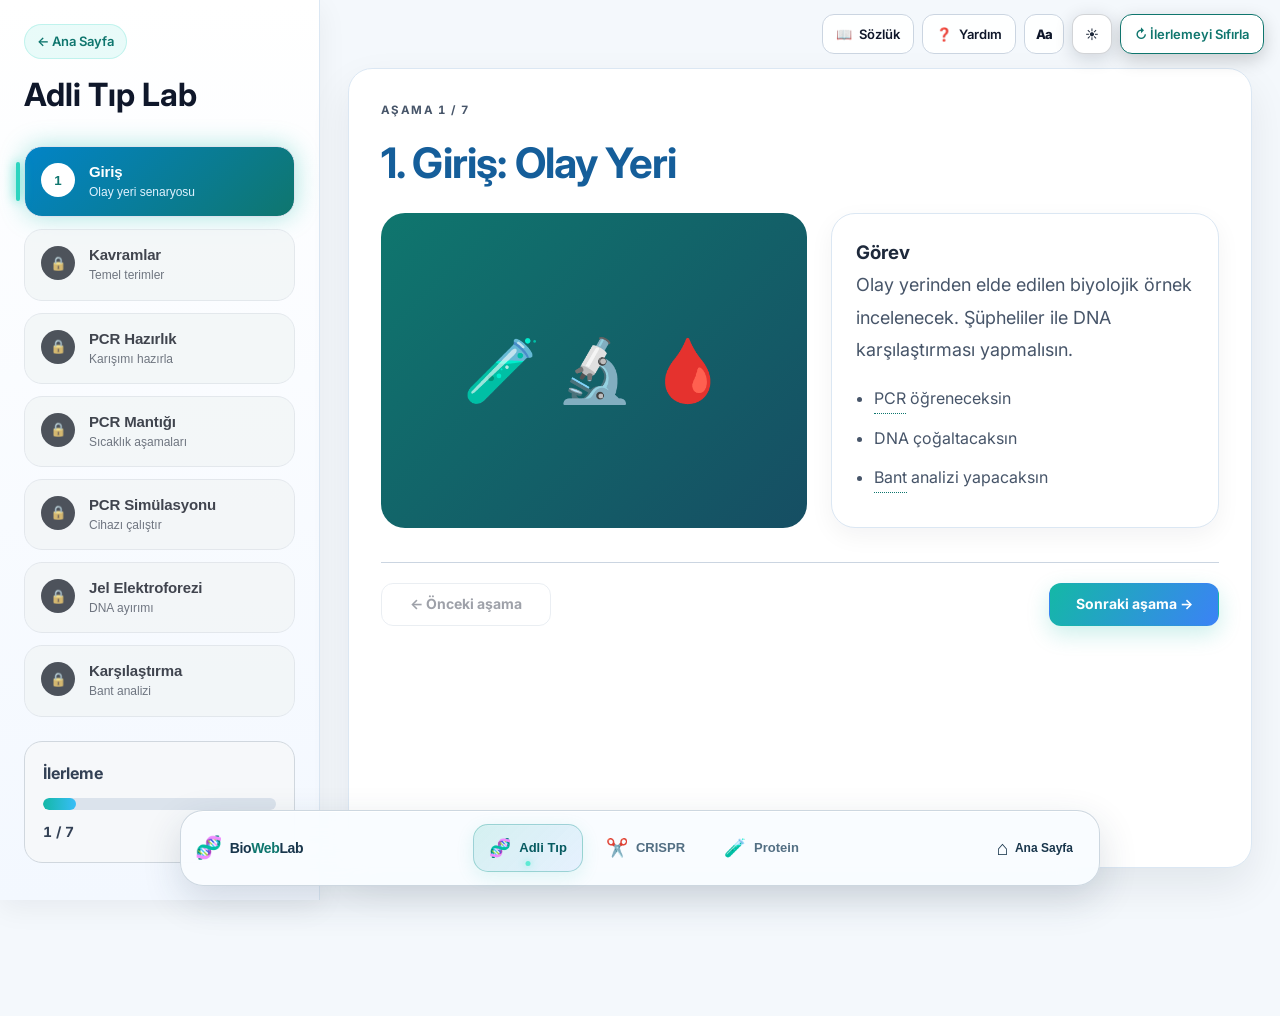
==== pages/adli-tip.html @ e0c10f9b "Load mobile-only responsive overrides" ====
<!DOCTYPE html>
<html lang="tr">
<head>
<meta charset="UTF-8">
<meta name="viewport" content="width=device-width, initial-scale=1.0">
<title>Adli Tıp Laboratuvarı | BioWebLab</title>
  <meta name="description" content="PCR ile DNA çoğaltımı, jel elektroforezi ve suç mahalli DNA eşleştirmesini adım adım deneyimle.">
  <meta name="theme-color" content="#0d1117">
  <meta property="og:type" content="website">
  <meta property="og:title" content="Adli Tıp Laboratuvarı | BioWebLab">
  <meta property="og:description" content="PCR ile DNA çoğaltımı, jel elektroforezi ve suç mahalli DNA eşleştirmesini adım adım deneyimle.">
  <link rel="icon" href="data:image/svg+xml,%3Csvg xmlns='http://www.w3.org/2000/svg' viewBox='0 0 100 100'%3E%3Ctext y='.9em' font-size='90'%3E🧬%3C/text%3E%3C/svg%3E">
<link rel="stylesheet" href="adli-tip.css?v=4">
  <link rel="stylesheet" href="modules-nav.css?v=3">
  <link rel="preconnect" href="https://fonts.googleapis.com">
  <link rel="preconnect" href="https://fonts.gstatic.com" crossorigin>
  <link href="https://fonts.googleapis.com/css2?family=Inter:wght@400;500;600;700;800&display=swap" rel="stylesheet">
  <link rel="stylesheet" href="ui-polish.css?v=1">
  <link rel="stylesheet" href="ui-tools.css?v=3">
  <link rel="stylesheet" href="mechanics.css?v=1">
  <link rel="stylesheet" href="../mobile-fixes.css?v=1">
</head>
<body>
<button id="theme-toggle" class="theme-toggle-btn" type="button" aria-label="Açık temaya geç" aria-pressed="false" title="Açık temaya geç" onclick="toggleTheme()">🌙</button>

<button class="reset-progress-btn" id="resetProgressBtn" type="button" title="Bu modülün ilerlemesini sıfırla" style="position:fixed;top:16px;right:18px;z-index:99999;display:inline-flex;align-items:center;gap:8px;padding:10px 14px;border:1px solid #0f766e;border-radius:12px;background:#0f766e;color:#fff;font:700 14px Arial,sans-serif;cursor:pointer;box-shadow:0 6px 18px rgba(15,118,110,.28);" onclick="if(window.confirm('Adli Tıp ilerlemesi sıfırlansın mı?')){sessionStorage.removeItem('adliTipProgress');window.location.href=window.location.pathname+'?reset='+Date.now();}">↻ İlerlemeyi Sıfırla</button>


<div class="app">

<aside class="sidebar">
<div class="brand">
<a href="../index.html">← Ana Sayfa</a>
<h2>Adli Tıp Lab</h2>
</div>

<nav class="menu">
<button class="menu-item active unlocked" data-step="1"><span>1</span><div><strong>Giriş</strong><small>Olay yeri senaryosu</small></div></button>
<button class="menu-item locked" data-step="2"><span>🔒</span><div><strong>Kavramlar</strong><small>Temel terimler</small></div></button>
<button class="menu-item locked" data-step="3"><span>🔒</span><div><strong>PCR Hazırlık</strong><small>Karışımı hazırla</small></div></button>
<button class="menu-item locked" data-step="4"><span>🔒</span><div><strong>PCR Mantığı</strong><small>Sıcaklık aşamaları</small></div></button>
<button class="menu-item locked" data-step="5"><span>🔒</span><div><strong>PCR Simülasyonu</strong><small>Cihazı çalıştır</small></div></button>
<button class="menu-item locked" data-step="6"><span>🔒</span><div><strong>Jel Elektroforezi</strong><small>DNA ayırımı</small></div></button>
<button class="menu-item locked" data-step="7"><span>🔒</span><div><strong>Karşılaştırma</strong><small>Bant analizi</small></div></button>
</nav>

<div class="progress-box">
<p>İlerleme</p>
<div class="progress-bar"><div id="progressFill"></div></div>
<span id="progressText">1 / 7</span>
</div>
</aside>

<main class="content">

<section class="panel active-panel" id="panel1" data-info="1">
<h1>1. Giriş: Olay Yeri</h1>
<div class="hero-box">
<div class="crime-image">🧪 🔬 🩸</div>
<div class="hero-info">
<h3>Görev</h3>
<p>Olay yerinden elde edilen biyolojik örnek incelenecek. Şüpheliler ile DNA karşılaştırması yapmalısın.</p>
<ul>
<li>PCR öğreneceksin</li>
<li>DNA çoğaltacaksın</li>
<li>Bant analizi yapacaksın</li>
</ul>
</div>
</div>
</section>

<section class="panel" id="panel2" data-info="1">
<h1>2. Temel Kavramlar</h1>
<div class="card-grid">
<div class="info-card"><h3>DNA</h3><p>Kalıtsal bilgiyi taşıyan çift sarmallı moleküldür.</p></div>
<div class="info-card"><h3>PCR</h3><p>Belirli DNA bölgesini çok sayıda kopyaya dönüştüren laboratuvar tekniğidir.</p></div>
<div class="info-card"><h3>Primer</h3><p>DNA sentezinin başlayacağı hedef bölgeyi belirleyen kısa dizilerdir.</p></div>
<div class="info-card"><h3>Taq DNA Polimeraz</h3><p>Yüksek sıcaklığa dayanabilen ve yeni DNA zinciri sentezleyen enzimdir.</p></div>
<div class="info-card"><h3>dNTP</h3><p>Yeni DNA zincirini oluşturmak için kullanılan nükleotit yapı taşlarıdır.</p></div>
<div class="info-card"><h3>Buffer</h3><p>PCR tepkimesi için uygun pH ve iyon ortamını sağlar.</p></div>
</div>

<!-- Diğer kartlarla uyumlu, neon vurgulu şık adli tıp kutusu -->
<div class="adli-tip-kutusu">
    <h4>🔍 Adli Tıp Uygulaması</h4>
    <p>Adli tıp laboratuvarında olay yerinden elde edilen biyolojik örnekler incelenir. Şüphelilerden ve olay yerinden toplanan örneklerin DNA analizi yapılabilmesi için örnekler PCR yardımıyla çoğaltılarak birbiriyle karşılaştırılır.</p>
</div>

</section>

<section class="panel" id="panel3">
<h1>3. PCR Hazırlık</h1>
<p>PCR tüpüne yalnızca gerekli bileşenleri ekleyin.</p>

<div class="materials">
<label class="material-item"><input type="checkbox" value="dna"> DNA Örneği</label>
<label class="material-item"><input type="checkbox" value="primer"> Primer</label>
<label class="material-item"><input type="checkbox" value="taq"> Taq DNA Polimeraz</label>
<label class="material-item"><input type="checkbox" value="dntp"> dNTP</label>
<label class="material-item"><input type="checkbox" value="buffer"> Buffer</label>
<label class="material-item"><input type="checkbox" value="soap"> Sabunlu Su</label>
<label class="material-item"><input type="checkbox" value="protein"> Protein Tozu</label>
<label class="material-item"><input type="checkbox" value="rna"> RNA</label>
</div>

<button class="action-btn" onclick="checkPCRMix()">Karışımı Kontrol Et</button>
<div id="mixResult" class="mix-result"></div>

<div class="tube-area">
<div class="tube-label">PCR Tüpü</div>
<div class="tube"><div id="tubeLiquid" class="tube-liquid"></div></div>
</div>
</section>

<section class="panel" id="panel4" data-info="1">
<h1>4. PCR Mantığı</h1>
<p>PCR cihazı, DNA’yı çoğaltmak için sıcaklığı döngüsel olarak değiştirir. Her sıcaklık basamağı farklı bir moleküler olayı başlatır.</p>

<div class="card-grid">
<div class="info-card"><h3>95°C — Denatürasyon</h3><p>DNA çift zinciri ısı etkisiyle birbirinden ayrılır.</p></div>
<div class="info-card"><h3>55°C — Primer Bağlanması</h3><p>Primerler hedef DNA bölgesine tutunur.</p></div>
<div class="info-card"><h3>72°C — Uzama</h3><p>Taq DNA polimeraz, dNTP’leri kullanarak yeni DNA zincirini sentezler.</p></div>
</div>

</section>

<section class="panel" id="panel5">
<h1>5. PCR Simülasyonu</h1>
<p>
PCR cihazını çalıştır. Önceki bölümde öğrendiğin sıcaklık sırasını kullanarak DNA’yı çoğalt.
</p>

<div class="pcr-simulator">

<div class="pcr-left">
<div class="machine-card">
<h3>PCR Cihazı</h3>

<div id="temperatureDisplay" class="temperature-display">---</div>

<div class="temperature-buttons">
<button onclick="selectTemperature(95)">95°C</button>
<button onclick="selectTemperature(55)">55°C</button>
<button onclick="selectTemperature(72)">72°C</button>
</div>

<div class="cycle-info">
<p>Durum: <strong id="pcrStatus">Başlamadı</strong></p>
<p>Tamamlanan döngü: <strong id="cycleCount">0</strong></p>
<p>DNA kopya sayısı: <strong id="copyCount">1</strong></p>
</div>
</div>

<div id="pcrFeedback" class="mix-result"></div>
</div>

<div class="pcr-right">

<div class="dna-stage">
<div class="dna-label" id="dnaLabel">Başlangıç: çift sarmallı DNA</div>

<div class="dna-visual-area" id="dnaVisualArea"></div>

<div class="dna-note" id="dnaNote">
DNA çift sarmal halde. Sıcaklık seçerek süreci başlat.
</div>
</div>

<div class="pcr-step-cards">
<div class="pcr-step-card" id="pcrCard1"><h4>1. Denatürasyon</h4><p>DNA zincirleri ayrılır.</p></div>
<div class="pcr-step-card" id="pcrCard2"><h4>2. Primer Bağlanması</h4><p>Primerler hedef bölgeye tutunur.</p></div>
<div class="pcr-step-card" id="pcrCard3"><h4>3. Uzama</h4><p>Taq yeni zincirleri üretir.</p></div>
</div>

</div>
</div>

<div class="pcr-lab">
<h2 class="lab-title">🔬 PCR Parametre Laboratuvarı <small>isteğe bağlı keşif</small></h2>
<p>Gerçek deneylerde sonucu büyük ölçüde sıcaklık ve döngü sayısı belirler. Parametreleri değiştir, ne olacağını önce tahmin et, sonra gör.</p>
<div class="lab-grid">

<div class="lab-card">
<h3>Bağlanma (annealing) sıcaklığı</h3>
<p class="lab-note">Bu primerin erime sıcaklığı (Tm) ≈ 60 °C. Genellikle Tm’nin yaklaşık 5 °C altı seçilir.</p>
<label for="annealRange" class="lab-label">Sıcaklık: <b id="annealVal">55 °C</b></label>
<input type="range" id="annealRange" min="40" max="72" value="55" step="1">
<div class="lab-bar"><span>Özgül ürün</span><div><i id="barSpec" class="bar-spec"></i></div><b id="barSpecV"></b></div>
<div class="lab-bar"><span>Özgül olmayan ürün</span><div><i id="barNon" class="bar-non"></i></div><b id="barNonV"></b></div>
<div class="mini-gel" aria-hidden="true"><span class="mg-well"></span><i class="mg-extra" style="top:30px"></i><i class="mg-extra" style="top:62px"></i><i class="mg-main" id="mgMain" style="top:46px"></i><i class="mg-extra" style="top:86px"></i></div>
<div id="annealVerdict" class="lab-verdict" aria-live="polite"></div>
</div>

<div class="lab-card">
<h3>Döngü sayısı ve verim</h3>
<label for="cycRange" class="lab-label">Döngü sayısı: <b id="cycVal">25</b></label>
<input type="range" id="cycRange" min="1" max="40" value="25" step="1">
<label for="effRange" class="lab-label">Döngü başına verim: <b id="effVal">%95</b></label>
<input type="range" id="effRange" min="70" max="100" value="95" step="1">
<label for="startSel" class="lab-label">Başlangıç kopya sayısı</label>
<select id="startSel" class="lab-select"><option value="10">10</option><option value="1000" selected>1.000</option><option value="100000">100.000</option></select>
<div class="lab-out"><div><small>Bu ayarlarla</small><b id="copyOut"></b></div><div><small>İdeal (%100, sınırsız)</small><b id="idealOut"></b></div></div>
<svg id="cycChart" viewBox="0 0 360 180" role="img" aria-label="Döngü sayısına göre kopya sayısı grafiği (logaritmik)"></svg>
<div class="lab-legend"><span class="lg-ideal">İdeal artış</span><span class="lg-real">Seçili ayar</span></div>
<div id="cycVerdict" class="lab-verdict" aria-live="polite"></div>
</div>

</div>
</div>
</section>

<section class="panel" id="panel6">
<h1>6. Jel Elektroforezi</h1>

<p>
PCR ile çoğaltılan DNA parçaları artık analiz edilebilecek miktara ulaştı.
Jel elektroforezi, bu DNA parçalarını <strong>boyutlarına göre ayırmak</strong> için kullanılır.
Küçük DNA parçaları jel içinde daha hızlı ve daha uzağa ilerler.
</p>

<div class="gel-intro-grid">
<div class="gel-info-card">
<h3>PCR ile bağlantısı</h3>
<p>PCR, hedef DNA bölgesini çoğaltır. Jel elektroforezi ise bu parçaların uzunluklarını karşılaştırmamızı sağlar.</p>
</div>
<div class="gel-info-card">
<h3>Adli tıptaki amacı</h3>
<p>Olay yeri ve şüpheli örnekleri eğitim amaçlı jel modelinde karşılaştırılır. Benzer bant desenleri, incelenen DNA profillerinin eşleşebileceğini gösterir; tek başına kişinin fail olduğunu kanıtlamaz.</p>
</div>
<div class="gel-info-card">
<h3>Önemli bilgi</h3>
<p>Bantların jeldeki konumu büyüklük fikri verir. Daha aşağıdaki bantlar daha küçük parçalardır.</p>
</div>
</div>

<div class="gel-workspace">

<div class="gel-control-panel">
<h3>Jel Cihazı Kontrolü</h3>

<div class="gel-task-list">
<div id="gelTask1" class="gel-task active-task">1. Örnekleri kuyucuklara yükle</div>
<div id="gelTask2" class="gel-task">2. Elektrik alanını uygula</div>
<div id="gelTask3" class="gel-task">3. Bant desenlerini gözlemle</div>
</div>

<button class="action-btn" onclick="loadGelSamples()">Örnekleri Yükle</button>
<button class="action-btn secondary-btn" onclick="runGelElectrophoresis()">Elektroforezi Başlat</button>

<div id="gelFeedback" class="mix-result"></div>
</div>

<div class="gel-visual-panel">

<div class="gel-direction">
<span class="minus-pole">−</span>
<span>DNA hareket yönü</span>
<span class="plus-pole">+</span>
</div>

<div class="gel-board" id="gelBoard" style="grid-template-columns: repeat(7, 1fr);">

<div class="gel-lane ladder-lane">
<div class="lane-title">Ladder</div>
<div class="well"></div>
<div class="gel-band ladder-band b1000"></div>
<div class="gel-band ladder-band b800"></div>
<div class="gel-band ladder-band b600"></div>
<div class="gel-band ladder-band b400"></div>
<div class="gel-band ladder-band b250"></div>
<div class="gel-band ladder-band b100"></div>
</div>

<div class="gel-lane">
<div class="lane-title">Olay Yeri</div>
<div class="well"></div>
<div class="gel-band crime-band c1"></div>
<div class="gel-band crime-band c2"></div>
<div class="gel-band crime-band c3"></div>
<div class="gel-band crime-band c4"></div>
<div class="gel-band crime-band c5"></div>
</div>

<div class="gel-lane">
<div class="lane-title">Şüpheli B</div>
<div class="well"></div>
<div class="gel-band suspect-b b1"></div>
<div class="gel-band suspect-b b2"></div>
<div class="gel-band suspect-b b3"></div>
<div class="gel-band suspect-b b4"></div>
<div class="gel-band suspect-b b5"></div>
</div>

<div class="gel-lane">
<div class="lane-title">Şüpheli A</div>
<div class="well"></div>
<div class="gel-band suspect-a a1"></div>
<div class="gel-band suspect-a a2"></div>
<div class="gel-band suspect-a a3"></div>
<div class="gel-band suspect-a a4"></div>

</div>

<div class="gel-lane">
<div class="lane-title">Şüpheli C</div>
<div class="well"></div>
<div class="gel-band suspect-c s1"></div>
<div class="gel-band suspect-c s2"></div>
<div class="gel-band suspect-c s3"></div>
<div class="gel-band suspect-c s4"></div>
<div class="gel-band suspect-c s5"></div>
</div>

<div class="gel-lane">
<div class="lane-title">Şüpheli D</div>
<div class="well"></div>
<div class="gel-band suspect-d d1"></div>
<div class="gel-band suspect-d d2"></div>
<div class="gel-band suspect-d d3"></div>
</div>

<div class="gel-lane ladder-lane">
<div class="lane-title">Ladder</div>
<div class="well"></div>
<div class="gel-band ladder-band b1000"></div>
<div class="gel-band ladder-band b800"></div>
<div class="gel-band ladder-band b600"></div>
<div class="gel-band ladder-band b400"></div>
<div class="gel-band ladder-band b250"></div>
<div class="gel-band ladder-band b100"></div>
</div>

</div>

<div class="gel-note">
Ladder, DNA parçalarının yaklaşık boyutlarını karşılaştırmak için kullanılan referans şerididir. Bu eğitim modelinde vaka her seferinde farklıdır. Jel üzerinde gezinerek (veya dokunarak) cetvelle bant boyutunu ladder'a göre tahmin edebilirsin.
</div>

</div>

</div>

</section>

<section class="panel" id="panel7">
<h1>7. DNA Bant Karşılaştırması</h1>

<p>
Şimdi oluşan bant desenlerini yorumla. Olay yeri DNA profili ile hangi şüphelinin bant deseni eşleşiyor?
</p>

<div class="comparison-layout">

<div class="comparison-left">

<h3>Karşılaştırma Görevi</h3>

<p>
Bantların jeldeki konumlarını karşılaştır. Eşleşen profili belirle; DNA eşleşmesinin tek başına suçluluğu kanıtlamadığını unutma.
</p>

<div class="suspect-choice-grid">
<button class="suspect-choice" onclick="checkFinalSuspect('A')">Şüpheli A</button>
<button class="suspect-choice" onclick="checkFinalSuspect('B')">Şüpheli B</button>
<button class="suspect-choice" onclick="checkFinalSuspect('C')">Şüpheli C</button>
<button class="suspect-choice" onclick="checkFinalSuspect('D')">Şüpheli D</button>
</div>

<div id="finalFeedback" class="final-feedback"></div>

</div>

<div class="comparison-right">

<h3>Bant Profili Özeti</h3>

<div class="profile-table" id="profileTable"></div>

<div class="forensic-note">
<strong>Adli yorum:</strong> Eşleşme kararını verdikten sonra “Yorum” sütunu açılır. DNA profili eşleşmesi, şüphelinin olayla ilişkisini değerlendirmede kullanılabilir; tek başına suçluluğu kanıtlamaz.
</div>

<button type="button" class="action-btn secondary-btn" id="newCaseBtn" hidden>↻ Yeni vaka dene</button>

</div>

</div>

</section>


</main>
</div>

<script src="theme.js?v=3"></script>
<script src="adli-tip.js?v=4"></script>
<script src="adli-extras.js?v=1"></script>
  <script src="modules-nav.js?v=3"></script>
  <script src="ui-polish.js?v=1"></script>
  <script src="ui-tools.js?v=3"></script>
</body>
</html>
---- pages/adli-tip.css ----
*{margin:0;padding:0;box-sizing:border-box}

body{
font-family:Arial, Helvetica, sans-serif;
background:#eef2f7;
color:#1e293b;
}

.app{
display:grid;
grid-template-columns:320px minmax(0,1fr);
min-height:100vh;
}

.sidebar{
background:white;
padding:24px;
border-right:1px solid #dbe2ea;
display:flex;
flex-direction:column;
gap:24px;
}

.brand a{
text-decoration:none;
color:#0f766e;
font-weight:bold;
}

.brand h2{
margin-top:10px;
font-size:32px;
color:#0f172a;
}

.menu{
display:flex;
flex-direction:column;
gap:12px;
}

.menu-item{
border:none;
background:#f8fafc;
padding:16px;
border-radius:18px;
cursor:pointer;
display:flex;
gap:14px;
align-items:flex-start;
text-align:left;
transition:0.25s;
}

.menu-item span{
width:34px;
height:34px;
border-radius:50%;
background:#d1fae5;
display:flex;
justify-content:center;
align-items:center;
font-weight:bold;
color:#065f46;
flex-shrink:0;
}

.menu-item strong{
display:block;
font-size:16px;
margin-bottom:4px;
}

.menu-item small{
font-size:12px;
color:#64748b;
}

.menu-item:hover{transform:translateY(-2px)}

.menu-item.active{
background:#0f766e;
color:white;
}

.menu-item.active span{
background:white;
color:#0f766e;
}

.menu-item.active small{color:#d1fae5}

.menu-item.locked{
background:#e5e7eb;
cursor:not-allowed;
opacity:0.8;
}

.menu-item.locked span{
background:#cbd5e1;
color:#334155;
}

.menu-item.locked:hover{transform:none}

.progress-box{
margin-top:auto;
background:#f8fafc;
padding:18px;
border-radius:18px;
}

.progress-box p{
font-weight:bold;
margin-bottom:12px;
}

.progress-bar{
height:12px;
background:#dbeafe;
border-radius:999px;
overflow:hidden;
margin-bottom:8px;
}

#progressFill{
height:100%;
width:14%;
background:linear-gradient(90deg,#0f766e,#06b6d4);
transition:0.3s;
}

#progressText{
font-size:14px;
font-weight:bold;
}

.content{padding:28px}

.panel{
display:none;
background:white;
padding:32px;
border-radius:24px;
box-shadow:0 12px 30px rgba(0,0,0,0.06);
min-height:calc(100vh - 56px);
}

.active-panel{
display:block;
animation:fade .4s ease;
}

@keyframes fade{
from{opacity:0;transform:translateY(10px)}
to{opacity:1;transform:translateY(0)}
}

.panel h1{
font-size:42px;
color:#0f766e;
margin-bottom:22px;
}

.panel p{
font-size:18px;
line-height:1.7;
margin-bottom:18px;
}

.hero-box{
display:grid;
grid-template-columns:1.1fr 1fr;
gap:24px;
margin-top:26px;
}

.crime-image{
min-height:280px;
border-radius:24px;
background:linear-gradient(135deg,#0f766e,#164e63);
display:flex;
justify-content:center;
align-items:center;
font-size:62px;
color:white;
}

.hero-info{
background:#f8fafc;
padding:24px;
border-radius:24px;
}

.hero-info ul{
padding-left:18px;
margin-top:16px;
}

.hero-info li{margin-bottom:10px}

.card-grid{
display:grid;
grid-template-columns:repeat(2,1fr);
gap:20px;
margin:24px 0;
}

.info-card{
background:#f8fafc;
padding:22px;
border-radius:18px;
border:2px solid #e2e8f0;
transition:0.25s;
}

.info-card:hover{
transform:translateY(-4px);
border-color:#06b6d4;
}

.info-card h3{
margin-bottom:12px;
color:#164e63;
}

.action-btn{
border:none;
background:#0f766e;
color:white;
padding:14px 24px;
border-radius:14px;
font-size:16px;
font-weight:bold;
cursor:pointer;
transition:0.25s;
margin-top:8px;
}

.action-btn:hover{
background:#115e59;
transform:translateY(-2px);
}

.materials{
display:grid;
grid-template-columns:repeat(2,1fr);
gap:16px;
margin:24px 0;
}

.material-item{
display:flex;
align-items:center;
gap:10px;
background:#f8fafc;
padding:16px;
border-radius:16px;
cursor:pointer;
border:2px solid #e2e8f0;
transition:0.25s;
font-weight:600;
}

.material-item:hover{
border-color:#06b6d4;
transform:translateY(-2px);
}

.mix-result{
margin-top:18px;
font-size:18px;
font-weight:bold;
min-height:28px;
}

.tube-area{
margin-top:28px;
display:flex;
flex-direction:column;
align-items:center;
}

.tube-label{
font-weight:bold;
margin-bottom:10px;
color:#164e63;
}

.tube{
width:90px;
height:180px;
border:4px solid #94a3b8;
border-top:0;
border-radius:0 0 28px 28px;
position:relative;
overflow:hidden;
background:#f8fafc;
}

.tube-liquid{
position:absolute;
left:0;
bottom:0;
width:100%;
height:0%;
background:linear-gradient(180deg,#38bdf8,#0ea5e9);
transition:0.8s;
}

/* PCR SİMÜLATÖR */

.pcr-simulator{
display:grid;
grid-template-columns:360px 1fr;
gap:24px;
margin-top:26px;
}

.machine-card{
background:#f8fafc;
padding:24px;
border-radius:22px;
border:2px solid #e2e8f0;
}

.machine-card h3{
margin-bottom:14px;
color:#164e63;
}

.temperature-display{
background:#0f172a;
color:#22c55e;
padding:18px;
border-radius:16px;
font-size:30px;
font-weight:bold;
text-align:center;
margin-bottom:18px;
font-family:monospace;
}

.temperature-buttons{
display:grid;
grid-template-columns:1fr;
gap:12px;
}

.temperature-buttons button{
border:none;
padding:16px;
border-radius:14px;
font-size:20px;
font-weight:bold;
cursor:pointer;
background:#0f766e;
color:white;
transition:0.25s;
}

.temperature-buttons button:hover{
background:#115e59;
transform:translateY(-2px);
}

.cycle-info{
margin-top:18px;
background:white;
padding:16px;
border-radius:14px;
line-height:1.8;
}

.dna-stage{
background:#f8fafc;
padding:24px;
border-radius:22px;
border:2px solid #e2e8f0;
margin-bottom:18px;
}

.dna-label{
font-weight:bold;
margin-bottom:18px;
color:#164e63;
font-size:18px;
}

.dna-note{
margin-top:14px;
background:#ecfeff;
border-left:6px solid #0f766e;
padding:14px;
border-radius:14px;
font-weight:600;
}

.pcr-step-cards{
display:grid;
grid-template-columns:repeat(3,1fr);
gap:14px;
}

.pcr-step-card{
background:#f8fafc;
padding:16px;
border-radius:16px;
border:2px solid #e2e8f0;
transition:0.3s;
}

.pcr-step-card.active-step{
border-color:#06b6d4;
background:#ecfeff;
transform:translateY(-3px);
}

.pcr-step-card h4{
margin-bottom:8px;
color:#164e63;
}

/* YENİ GELİŞMİŞ DNA MODELİ CSS KODLARI */
.dna-visual-area {
    background: #ffffff;
    border-radius: 20px;
    padding: 0;
    border: 1px solid #e2e8f0;
    overflow: hidden; 
    position: relative;
    box-shadow: inset 0 4px 10px rgba(0,0,0,0.03);
}

.dna-svg-advanced {
    width: 100%;
    height: 350px;
    display: block;
}

.strand-group {
    transition: transform 1.2s cubic-bezier(0.4, 0, 0.2, 1);
}

.dna-denatured #topStrandGroup {
    transform: translateY(-80px);
}
.dna-denatured #bottomStrandGroup {
    transform: translateY(80px);
}

.new-top-strand {
    clip-path: inset(0 100% 0 0); 
    transition: clip-path 1s ease-in-out;
}
.new-bottom-strand {
    clip-path: inset(0 0 0 100%); 
    transition: clip-path 1s ease-in-out;
}

.dna-primed .new-top-strand {
    clip-path: inset(0 85% 0 0); 
}
.dna-primed .new-bottom-strand {
    clip-path: inset(0 0 0 85%); 
}

.dna-extended .new-top-strand,
.dna-extended .new-bottom-strand {
    clip-path: inset(0 0 0 0); 
    transition: clip-path 3s linear;
}

.taq-enzyme {
    opacity: 0;
    visibility: hidden;
}

.taq-bottom {
    offset-path: var(--path-bottom);
    offset-distance: 85%; 
}

.taq-top {
    offset-path: var(--path-top);
    offset-distance: 15%; 
}

.dna-extended .taq-enzyme {
    visibility: visible;
    animation-duration: 3s;
    animation-timing-function: linear;
    animation-fill-mode: forwards;
}

.dna-extended .taq-top { animation-name: moveTaqTop; }
.dna-extended .taq-bottom { animation-name: moveTaqBottom; }

@keyframes moveTaqTop {
    0%   { offset-distance: 15%; opacity: 0; transform: scale(0.5); }
    5%   { opacity: 1; transform: scale(1); }
    95%  { opacity: 1; transform: scale(1); }
    100% { offset-distance: 100%; opacity: 0; transform: scale(0.5); }
}

@keyframes moveTaqBottom {
    0%   { offset-distance: 85%; opacity: 0; transform: scale(0.5); }
    5%   { opacity: 1; transform: scale(1); }
    95%  { opacity: 1; transform: scale(1); }
    100% { offset-distance: 0%; opacity: 0; transform: scale(0.5); }
}

@media(max-width:1100px){
.app{grid-template-columns:1fr}
.sidebar{border-right:none;border-bottom:1px solid #dbe2ea}
.hero-box,.card-grid,.materials,.pcr-simulator{grid-template-columns:1fr}
.pcr-step-cards{grid-template-columns:1fr}
}

@media(max-width:700px){
.content{padding:18px}
.panel{padding:22px}
.panel h1{font-size:30px}
}
/* =========================
   6. AŞAMA - JEL ELEKTROFOREZİ
========================= */

.gel-intro-grid{
display:grid;
grid-template-columns:repeat(3,1fr);
gap:18px;
margin:26px 0;
}

.gel-info-card{
background:#f8fafc;
border:2px solid #e2e8f0;
border-radius:18px;
padding:20px;
transition:.25s;
}

.gel-info-card:hover{
transform:translateY(-4px);
border-color:#06b6d4;
}

.gel-info-card h3{
margin-bottom:12px;
color:#164e63;
font-size:20px;
}

.gel-info-card p{
font-size:15px;
line-height:1.7;
margin:0;
}

/* ANA ÇALIŞMA ALANI */

.gel-workspace{
display:grid;
grid-template-columns:320px minmax(0,1fr);
gap:22px;
margin-top:28px;
align-items:start;
}

/* SOL PANEL */

.gel-control-panel{
background:#f8fafc;
border:2px solid #e2e8f0;
border-radius:22px;
padding:22px;
position:sticky;
top:24px;
}

.gel-control-panel h3{
font-size:24px;
margin-bottom:18px;
color:#0f766e;
}

.gel-task-list{
display:flex;
flex-direction:column;
gap:10px;
margin-bottom:18px;
}

.gel-task{
padding:12px 14px;
border-radius:14px;
background:#e5e7eb;
font-weight:700;
font-size:15px;
color:#334155;
transition:.25s;
}

.gel-task.active-task{
background:#ccfbf1;
color:#0f766e;
border:2px solid #14b8a6;
}

.gel-task.done-task{
background:#dcfce7;
color:#166534;
border:2px solid #22c55e;
}

.secondary-btn{
margin-top:10px;
background:#2563eb;
}

.secondary-btn:hover{
background:#1d4ed8;
}

/* SAĞ PANEL */

.gel-visual-panel{
background:#f8fafc;
border:2px solid #e2e8f0;
border-radius:24px;
padding:24px;
}

/* YÖN */

.gel-direction{
display:flex;
justify-content:space-between;
align-items:center;
background:white;
border-radius:16px;
padding:12px 18px;
margin-bottom:18px;
font-weight:700;
color:#334155;
border:1px solid #e2e8f0;
}

.minus-pole{
color:#ef4444;
font-size:26px;
font-weight:900;
}

.plus-pole{
color:#2563eb;
font-size:26px;
font-weight:900;
}

/* JEL */

.gel-board{
display:grid;
grid-template-columns:repeat(6,1fr);
gap:12px;
padding:18px;
background:
linear-gradient(to bottom, #e0f2fe 0%, #f8fafc 15%, #e0f2fe 100%);
border-radius:22px;
border:2px solid #cbd5e1;
min-height:520px;
position:relative;
overflow:hidden;
}

.gel-lane{
background:rgba(255,255,255,.45);
border-radius:16px;
padding:10px 8px;
position:relative;
overflow:hidden;
min-height:480px;
border:1px solid rgba(148,163,184,.25);
}

.lane-title{
text-align:center;
font-size:13px;
font-weight:800;
margin-bottom:10px;
color:#0f172a;
}

.well{
height:18px;
border-radius:8px;
background:#475569;
opacity:.75;
margin:0 auto 8px auto;
width:72%;
}

/* BANTLAR */

.gel-band{
position:absolute;
left:18%;
width:64%;
height:8px;
border-radius:999px;
opacity:0;
top:34px;
transition:
top 2.2s ease,
opacity .6s ease,
box-shadow .6s ease;
}

/* PARLAKLIK */

.gel-band::after{
content:"";
position:absolute;
inset:0;
border-radius:inherit;
filter:blur(4px);
opacity:.9;
}

/* Renkler */

.ladder-band{
background:#38bdf8;
}
.ladder-band::after{
background:#38bdf8;
}

.crime-band{
background:#22c55e;
}
.crime-band::after{
background:#22c55e;
}

.suspect-a{
background:#f59e0b;
}
.suspect-a::after{
background:#f59e0b;
}

.suspect-b{
background:#ef4444;
}
.suspect-b::after{
background:#ef4444;
}

.suspect-c{
background:#8b5cf6;
}
.suspect-c::after{
background:#8b5cf6;
}

/* YÜKLENİNCE */

.gel-board.samples-loaded .gel-band{
opacity:.95;
top:42px;
}

/* ÇALIŞINCA - REFERANS */

.gel-board.running .b1000{top:110px;}
.gel-board.running .b800{top:150px;}
.gel-board.running .b600{top:210px;}
.gel-board.running .b400{top:285px;}
.gel-board.running .b250{top:360px;}
.gel-board.running .b100{top:440px;}

/* OLAY YERİ */

.gel-board.running .c1{top:132px;}
.gel-board.running .c2{top:198px;}
.gel-board.running .c3{top:278px;}
.gel-board.running .c4{top:348px;}
.gel-board.running .c5{top:425px;}

/* ŞÜPHELİ A */

.gel-board.running .a1{top:132px;}
.gel-board.running .a2{top:198px;}
.gel-board.running .a3{top:278px;}
.gel-board.running .a4{top:348px;}

/* ŞÜPHELİ B */

.gel-board.running .b1{top:145px;}
.gel-board.running .b2{top:235px;}
.gel-board.running .b3{top:320px;}
.gel-board.running .b4{top:395px;}
.gel-board.running .b5{top:455px;}

/* ŞÜPHELİ C */

.gel-board.running .s1{top:132px;}
.gel-board.running .s2{top:225px;}
.gel-board.running .s3{top:278px;}
.gel-board.running .s4{top:425px;}

/* NOT */

.gel-note{
margin-top:18px;
background:#ecfeff;
border-left:6px solid #0f766e;
padding:14px 16px;
border-radius:14px;
font-weight:600;
line-height:1.6;
}

/* RESPONSIVE */

@media(max-width:1200px){

.gel-workspace{
grid-template-columns:1fr;
}

.gel-control-panel{
position:static;
}

}

@media(max-width:900px){

.gel-intro-grid{
grid-template-columns:1fr;
}

.gel-board{
grid-template-columns:repeat(3,1fr);
min-height:auto;
}

.gel-lane{
min-height:420px;
}

}

@media(max-width:650px){

.gel-board{
grid-template-columns:repeat(2,1fr);
}

}
/* =========================
   7. AŞAMA - KARŞILAŞTIRMA
   Bu kodu CSS dosyanın SONUNA EKLE
========================= */

.comparison-layout{
display:grid;
grid-template-columns:360px 1fr;
gap:24px;
margin-top:28px;
align-items:start;
}

/* SOL PANEL */

.comparison-left{
background:#f8fafc;
border:2px solid #e2e8f0;
border-radius:24px;
padding:24px;
}

.comparison-left h3{
font-size:26px;
margin-bottom:16px;
color:#0f766e;
}

.comparison-left p{
font-size:16px;
line-height:1.7;
margin-bottom:22px;
}

/* ŞÜPHELİ BUTONLARI */

.suspect-choice-grid{
display:grid;
grid-template-columns:1fr;
gap:14px;
}

.suspect-choice{
border:none;
padding:16px;
border-radius:16px;
font-size:18px;
font-weight:800;
cursor:pointer;
background:#0f766e;
color:white;
transition:.25s;
}

.suspect-choice:hover{
background:#115e59;
transform:translateY(-2px);
}

.suspect-choice.wrong{
background:#dc2626;
}

.suspect-choice.correct{
background:#16a34a;
}

/* GERİ BİLDİRİM */

.final-feedback{
margin-top:20px;
min-height:90px;
padding:18px;
border-radius:18px;
font-size:16px;
font-weight:700;
line-height:1.7;
display:none;
}

.final-feedback.show{
display:block;
animation:fadeIn .35s ease;
}

.final-feedback.success{
background:#dcfce7;
border:2px solid #22c55e;
color:#166534;
}

.final-feedback.error{
background:#fee2e2;
border:2px solid #ef4444;
color:#991b1b;
}

@keyframes fadeIn{
from{
opacity:0;
transform:translateY(8px);
}
to{
opacity:1;
transform:translateY(0);
}
}

/* SAĞ PANEL */

.comparison-right{
background:#f8fafc;
border:2px solid #e2e8f0;
border-radius:24px;
padding:24px;
}

.comparison-right h3{
font-size:26px;
margin-bottom:18px;
color:#0f766e;
}

/* TABLO */

.profile-table{
display:flex;
flex-direction:column;
gap:10px;
}

.profile-row{
display:grid;
grid-template-columns:140px 1fr 180px;
gap:12px;
align-items:center;
padding:14px 16px;
border-radius:16px;
background:white;
border:1px solid #e2e8f0;
font-size:15px;
}

.header-row{
background:#0f766e;
color:white;
font-weight:800;
border:none;
}

.profile-row span{
line-height:1.5;
}

.profile-row:not(.header-row):hover{
transform:translateY(-2px);
transition:.25s;
box-shadow:0 8px 18px rgba(0,0,0,.05);
}

/* ADLİ NOT */

.forensic-note{
margin-top:20px;
background:#ecfeff;
border-left:6px solid #0f766e;
padding:16px;
border-radius:16px;
font-size:15px;
line-height:1.7;
font-weight:600;
}

/* RESPONSIVE */

@media(max-width:1100px){

.comparison-layout{
grid-template-columns:1fr;
}

}

@media(max-width:760px){

.profile-row{
grid-template-columns:1fr;
gap:8px;
}

.comparison-left,
.comparison-right{
padding:20px;
}

.suspect-choice{
font-size:16px;
}

}
/* =========================
   DARK NEON THEME OVERRIDE
   adli-tip.css DOSYASININ EN SONUNA EKLE
========================= */

body{
background:#050816 !important;
color:#e5f7ff !important;
}

/* ANA YAPI */

.sidebar{
background:#081121 !important;
border-right:1px solid rgba(103,232,249,.15) !important;
box-shadow:0 0 30px rgba(0,0,0,.35);
}

.content{
background:#050816 !important;
}

/* LOGO */

.brand a{
color:#67e8f9 !important;
}

.brand h2{
color:#ffffff !important;
text-shadow:0 0 18px rgba(103,232,249,.25);
}

/* MENÜ */

.menu-item{
background:#0f172a !important;
color:#e5f7ff !important;
border:1px solid rgba(103,232,249,.10);
}

.menu-item span{
background:#0b2535 !important;
color:#67e8f9 !important;
}

.menu-item small{
color:#94a3b8 !important;
}

.menu-item:hover{
border-color:#67e8f9 !important;
box-shadow:0 0 16px rgba(103,232,249,.12);
}

.menu-item.active{
background:linear-gradient(135deg,#06b6d4,#14b8a6) !important;
color:#04111d !important;
border:none !important;
box-shadow:0 0 24px rgba(20,184,166,.35);
}

.menu-item.active span{
background:white !important;
color:#0f766e !important;
}

.menu-item.active small{
color:#083344 !important;
}

.menu-item.locked{
background:#111827 !important;
opacity:.8;
}

.menu-item.locked span{
background:#1e293b !important;
color:#64748b !important;
}

/* PROGRESS */

.progress-box{
background:#0f172a !important;
border:1px solid rgba(103,232,249,.10);
}

.progress-box p,
#progressText{
color:#e5f7ff !important;
}

.progress-bar{
background:#111827 !important;
}

#progressFill{
background:linear-gradient(90deg,#06b6d4,#14b8a6) !important;
}

/* PANEL */

.panel{
background:#0f172a !important;
color:#e5f7ff !important;
box-shadow:0 25px 50px rgba(0,0,0,.45) !important;
border:1px solid rgba(103,232,249,.08);
}

.panel h1{
color:#67e8f9 !important;
text-shadow:0 0 14px rgba(103,232,249,.15);
}

.panel p{
color:#cbd5e1 !important;
}

/* HERO */

.hero-info,
.info-card,
.machine-card,
.dna-stage,
.gel-control-panel,
.gel-visual-panel,
.comparison-left,
.comparison-right,
.about-box{
background:#111827 !important;
color:#e5f7ff !important;
border:1px solid rgba(103,232,249,.10) !important;
}

.info-card h3,
.machine-card h3,
.comparison-left h3,
.comparison-right h3,
.gel-control-panel h3{
color:#5eead4 !important;
}

.info-card p,
.hero-info p,
.hero-info li{
color:#cbd5e1 !important;
}

/* BUTTON */

.action-btn,
.temperature-buttons button,
.suspect-choice{
background:linear-gradient(135deg,#06b6d4,#14b8a6) !important;
color:#04111d !important;
font-weight:900;
box-shadow:0 0 18px rgba(20,184,166,.25);
}

.action-btn:hover,
.temperature-buttons button:hover,
.suspect-choice:hover{
transform:translateY(-3px);
box-shadow:0 0 28px rgba(103,232,249,.35);
}

.secondary-btn{
background:linear-gradient(135deg,#3b82f6,#2563eb) !important;
color:white !important;
}

/* FORM / MALZEME */

.material-item,
.profile-row,
.gel-task,
.cycle-info,
.dna-note,
.gel-note,
.final-feedback{
background:#0b1220 !important;
color:#e5f7ff !important;
border:1px solid rgba(103,232,249,.08) !important;
}

.material-item:hover{
border-color:#67e8f9 !important;
}

.header-row{
background:linear-gradient(135deg,#06b6d4,#14b8a6) !important;
color:#04111d !important;
}

/* JEL */

.gel-board{
background:linear-gradient(to bottom,#0b1220,#111827,#0b1220) !important;
border:1px solid rgba(103,232,249,.12) !important;
}

.gel-lane{
background:rgba(255,255,255,.03) !important;
}

.lane-title{
color:#e5f7ff !important;
}

.well{
background:#334155 !important;
}

/* PCR EKRAN */

.temperature-display{
background:#020617 !important;
color:#22c55e !important;
box-shadow:inset 0 0 12px rgba(34,197,94,.15);
}

/* FEEDBACK */

.final-feedback.success{
background:#052e16 !important;
color:#86efac !important;
border:1px solid #166534 !important;
}

.final-feedback.error{
background:#450a0a !important;
color:#fecaca !important;
border:1px solid #dc2626 !important;
}
/* =========================
   OKUNMAYAN YAZILAR FIX
   bunu adli-tip.css en sona ekle
========================= */

/* PCR kartları */

.pcr-step-card{
background:#111827 !important;
color:#e5f7ff !important;
border:1px solid rgba(103,232,249,.12) !important;
}

.pcr-step-card h4{
color:#67e8f9 !important;
}

.pcr-step-card p{
color:#cbd5e1 !important;
}

.pcr-step-card.active-step{
background:#083344 !important;
border:1px solid #22d3ee !important;
}

/* Profil tablo satırları */

.profile-row{
background:#0b1220 !important;
color:#ffffff !important;
}

.profile-row span{
color:#ffffff !important;
}

.profile-row:not(.header-row){
border:1px solid rgba(103,232,249,.10) !important;
}

/* Adli yorum kutusu */

.forensic-note{
background:#082f49 !important;
color:#e0f2fe !important;
border-left:6px solid #22d3ee !important;
font-weight:700;
}

.forensic-note strong{
color:#67e8f9 !important;
}

/* Genel açık gri kalan yazılar */

.panel small,
.panel label,
.panel li{
color:#cbd5e1 !important;
}
/* =========================
   JEL BİLGİ KARTLARI YAZI FIX
   bunu en sona ekle
========================= */

.gel-info-card{
background:#111827 !important;
color:#e5f7ff !important;
border:1px solid rgba(103,232,249,.12) !important;
}

.gel-info-card h3{
color:#67e8f9 !important;
}

.gel-info-card p{
color:#cbd5e1 !important;
line-height:1.8;
font-weight:500;
}
/* =========================
   ADLI TIP UYGULAMASI KUTUSU (Şık & İnteraktif)
========================= */

.adli-tip-kutusu {
    background: #111827 !important;
    border: 1px solid rgba(103, 232, 249, 0.15) !important;
    border-left: 5px solid #22d3ee !important;
    padding: 24px;
    border-radius: 18px;
    margin: 24px 0;
    box-shadow: 0 10px 25px rgba(0, 0, 0, 0.3);
    transition: all 0.3s ease;
}

.adli-tip-kutusu:hover {
    transform: translateY(-3px);
    border-color: rgba(103, 232, 249, 0.4) !important;
    box-shadow: 0 15px 35px rgba(6, 182, 212, 0.15);
}

.adli-tip-kutusu h4 {
    color: #67e8f9 !important;
    font-size: 20px;
    margin-bottom: 10px;
    font-weight: 700;
}

.adli-tip-kutusu p {
    color: #cbd5e1 !important;
    font-size: 16px;
    line-height: 1.7;
    margin: 0;
}
/* ŞÜPHELİ A BANTLARI (Olay Yeriyle Tam Eşleşme - 5 Bant) */
.gel-board.running .a1{top:132px;}
.gel-board.running .a2{top:198px;}
.gel-board.running .a3{top:278px;}
.gel-board.running .a4{top:348px;}
.gel-board.running .a5{top:425px;}

/* ŞÜPHELİ D STİLİ VE BANTLARI */
.suspect-d{
background:#34d399;
}
.suspect-d::after{
background:#34d399;
}

.gel-board.running .d1{top:198px;}
.gel-board.running .d2{top:278px;}
.gel-board.running .d3{top:425px;}

/* Her modülün kendi ilerleme sıfırlama düğmesi */
.reset-progress-btn{position:fixed;top:16px;right:18px;z-index:1000;border:1px solid #0f766e;background:#fff;color:#0f766e;padding:10px 14px;border-radius:12px;font-weight:700;cursor:pointer;box-shadow:0 4px 14px rgba(15,23,42,.12)}.reset-progress-btn:hover{background:#ccfbf1}
@media(max-width:600px){.reset-progress-btn{top:10px;right:10px;padding:8px 10px;font-size:12px}}


/* Reset düğmesi stilleri: öncelikli olarak uygulanır */
.reset-progress-btn {
 position:fixed !important; top:16px !important; right:18px !important;
 z-index:99999 !important; display:inline-flex !important; align-items:center !important;
 gap:8px !important; padding:10px 14px !important; border-radius:12px !important;
 font:700 14px Arial,sans-serif !important; cursor:pointer !important;
 opacity:1 !important; visibility:visible !important;
}
@media(max-width:600px) {
 .reset-progress-btn { top:10px !important; right:10px !important; padding:8px 10px !important; font-size:12px !important; }
}


/* Ortak tema düğmesi */
.theme-toggle-btn {
  position: fixed;
  top: 16px;
  right: 190px;
  z-index: 100000;
  display: inline-flex;
  align-items: center;
  justify-content: center;
  min-width: 44px;
  min-height: 42px;
  padding: 9px 12px;
  border: 1px solid var(--theme-button-border, rgba(103,232,249,.45));
  border-radius: 12px;
  background: var(--theme-button-bg, rgba(8,17,33,.94));
  color: var(--theme-button-color, #67e8f9);
  font-size: 18px;
  cursor: pointer;
  box-shadow: 0 4px 18px rgba(15,23,42,.16);
  backdrop-filter: blur(8px);
  transition: background .2s ease, color .2s ease, border-color .2s ease, transform .2s ease;
}
.theme-toggle-btn:hover { transform: translateY(-1px); }
.theme-toggle-btn:focus-visible { outline: 3px solid #38bdf8; outline-offset: 3px; }
@media (max-width: 600px) {
  .theme-toggle-btn { top: 10px; right: 142px; min-width: 38px; min-height: 38px; padding: 7px 9px; }
}

/* Tema uyumu: ana sayfadaki koyu tema */
:root[data-theme="dark"] body { background:#0d1117; color:#e6edf3; transition:background .25s,color .25s; }
:root[data-theme="dark"] .sidebar { background:#161b22; border-color:rgba(240,246,252,.12); }
:root[data-theme="dark"] .brand h2 { color:#f0f6fc; }
:root[data-theme="dark"] .brand a { color:#58a6ff; }
:root[data-theme="dark"] .panel { background:#161b22; color:#e6edf3; box-shadow:0 12px 30px rgba(0,0,0,.25); }
:root[data-theme="dark"] .progress-box,
:root[data-theme="dark"] .hero-info,
:root[data-theme="dark"] .info-card,
:root[data-theme="dark"] .material-item,
:root[data-theme="dark"] .machine-card,
:root[data-theme="dark"] .gel-info-card,
:root[data-theme="dark"] .gel-control-panel,
:root[data-theme="dark"] .gel-visual-panel,
:root[data-theme="dark"] .comparison-left,
:root[data-theme="dark"] .comparison-right,
:root[data-theme="dark"] .forensic-note,
:root[data-theme="dark"] .profile-table { background:#0d1117; color:#e6edf3; border-color:rgba(240,246,252,.13); }
:root[data-theme="dark"] .menu-item { background:#21262d; color:#e6edf3; }
:root[data-theme="dark"] .menu-item.locked { background:#30363d; color:#c9d1d9; }
:root[data-theme="dark"] .menu-item small,
:root[data-theme="dark"] .panel p { color:#b1bac4; }
:root[data-theme="dark"] .info-card h3,
:root[data-theme="dark"] .machine-card h3,
:root[data-theme="dark"] .tube-label { color:#58a6ff; }
:root[data-theme="dark"] .tube { background:#21262d; }
:root[data-theme="dark"] .gel-lane { background:#161b22; border-color:#30363d; }
:root[data-theme="dark"] .lane-title { color:#e6edf3; }
:root[data-theme="dark"] .profile-row { border-color:#30363d; }
:root[data-theme="dark"] .theme-toggle-btn { --theme-button-bg:#161b22; --theme-button-color:#f0f6fc; --theme-button-border:rgba(240,246,252,.18); }
:root[data-theme="light"] .theme-toggle-btn { --theme-button-bg:#fff; --theme-button-color:#1f2328; --theme-button-border:rgba(31,35,40,.18); }


/* Ortak tema düğmesi */
.theme-toggle-btn {
  position: fixed;
  top: 70px;
  right: 18px;
  z-index: 100000;
  display: inline-flex;
  align-items: center;
  justify-content: center;
  min-width: 44px;
  min-height: 42px;
  padding: 9px 12px;
  border: 1px solid var(--theme-button-border, rgba(103,232,249,.45));
  border-radius: 12px;
  background: var(--theme-button-bg, rgba(8,17,33,.94));
  color: var(--theme-button-color, #67e8f9);
  font-size: 18px;
  cursor: pointer;
  box-shadow: 0 4px 18px rgba(15,23,42,.16);
  backdrop-filter: blur(8px);
  transition: background .2s ease, color .2s ease, border-color .2s ease, transform .2s ease;
}
.theme-toggle-btn:hover { transform: translateY(-1px); }
.theme-toggle-btn:focus-visible { outline: 3px solid #38bdf8; outline-offset: 3px; }
@media (max-width: 600px) {
  .theme-toggle-btn { top: 62px; right: 10px; min-width: 38px; min-height: 38px; padding: 7px 9px; }
}

/* Ortak tema: Adli Tıp laboratuvarı */
:root[data-theme="dark"] body { background:#0d1117; color:#e6edf3; transition:background .25s,color .25s; }
:root[data-theme="dark"] .sidebar { background:#161b22; border-color:rgba(240,246,252,.12); }
:root[data-theme="dark"] .brand h2 { color:#f0f6fc; }
:root[data-theme="dark"] .brand a { color:#58a6ff; }
:root[data-theme="dark"] .panel { background:#161b22; color:#e6edf3; box-shadow:0 12px 30px rgba(0,0,0,.25); }
:root[data-theme="dark"] .progress-box,
:root[data-theme="dark"] .hero-info,
:root[data-theme="dark"] .info-card,
:root[data-theme="dark"] .material-item,
:root[data-theme="dark"] .machine-card,
:root[data-theme="dark"] .gel-info-card,
:root[data-theme="dark"] .gel-control-panel,
:root[data-theme="dark"] .gel-visual-panel,
:root[data-theme="dark"] .comparison-left,
:root[data-theme="dark"] .comparison-right,
:root[data-theme="dark"] .forensic-note,
:root[data-theme="dark"] .profile-table { background:#0d1117; color:#e6edf3; border-color:rgba(240,246,252,.13); }
:root[data-theme="dark"] .menu-item { background:#21262d; color:#e6edf3; }
:root[data-theme="dark"] .menu-item.locked { background:#30363d; color:#c9d1d9; }
:root[data-theme="dark"] .menu-item small,
:root[data-theme="dark"] .panel p { color:#b1bac4; }
:root[data-theme="dark"] .info-card h3,
:root[data-theme="dark"] .machine-card h3,
:root[data-theme="dark"] .tube-label { color:#58a6ff; }
:root[data-theme="dark"] .tube { background:#21262d; }
:root[data-theme="dark"] .gel-lane { background:#161b22; border-color:#30363d; }
:root[data-theme="dark"] .lane-title { color:#e6edf3; }
:root[data-theme="dark"] .profile-row { border-color:#30363d; }
:root[data-theme="dark"] .theme-toggle-btn { --theme-button-bg:#161b22; --theme-button-color:#f0f6fc; --theme-button-border:rgba(240,246,252,.18); }
:root[data-theme="light"] .theme-toggle-btn { --theme-button-bg:#fff; --theme-button-color:#1f2328; --theme-button-border:rgba(31,35,40,.18); }


/* Adli Tıp: açık tema için yüksek öncelikli renk düzeltmeleri */
:root[data-theme="light"] body,
:root[data-theme="light"] .content {
  background:#f4f8fc !important;
  color:#1e293b !important;
}
:root[data-theme="light"] .sidebar {
  background:linear-gradient(180deg,#ffffff,#f3f8ff) !important;
  border-right:1px solid #dbe7f3 !important;
  box-shadow:0 8px 28px rgba(15,23,42,.06) !important;
}
:root[data-theme="light"] .panel {
  background:#ffffff !important;
  color:#1e293b !important;
  border:1px solid #dbe7f3 !important;
  box-shadow:0 18px 42px rgba(15,23,42,.08) !important;
}
:root[data-theme="light"] .panel h1,
:root[data-theme="light"] .info-card h3,
:root[data-theme="light"] .machine-card h3,
:root[data-theme="light"] .comparison-left h3,
:root[data-theme="light"] .comparison-right h3,
:root[data-theme="light"] .gel-control-panel h3 {
  color:#155e9a !important;
  text-shadow:none !important;
}
:root[data-theme="light"] .panel p,
:root[data-theme="light"] .panel li,
:root[data-theme="light"] .panel small,
:root[data-theme="light"] .panel label,
:root[data-theme="light"] .hero-info p,
:root[data-theme="light"] .hero-info li,
:root[data-theme="light"] .info-card p,
:root[data-theme="light"] .gel-info-card p {
  color:#475569 !important;
}
:root[data-theme="light"] .hero-info,
:root[data-theme="light"] .info-card,
:root[data-theme="light"] .machine-card,
:root[data-theme="light"] .dna-stage,
:root[data-theme="light"] .gel-control-panel,
:root[data-theme="light"] .gel-visual-panel,
:root[data-theme="light"] .comparison-left,
:root[data-theme="light"] .comparison-right,
:root[data-theme="light"] .about-box,
:root[data-theme="light"] .gel-info-card,
:root[data-theme="light"] .adli-tip-kutusu {
  background:#ffffff !important;
  color:#1e293b !important;
  border:1px solid #dbe7f3 !important;
  box-shadow:0 8px 24px rgba(15,23,42,.05) !important;
}
:root[data-theme="light"] .menu-item {
  background:#f1f5f9 !important;
  color:#1e293b !important;
  border:1px solid #dbe3ec !important;
}
:root[data-theme="light"] .menu-item small { color:#64748b !important; }
:root[data-theme="light"] .menu-item.active {
  background:linear-gradient(135deg,#0284c7,#0f766e) !important;
  color:#ffffff !important;
}
:root[data-theme="light"] .menu-item.active small { color:#e0f2fe !important; }
:root[data-theme="light"] .progress-box,
:root[data-theme="light"] .material-item,
:root[data-theme="light"] .profile-row,
:root[data-theme="light"] .gel-task,
:root[data-theme="light"] .cycle-info,
:root[data-theme="light"] .dna-note,
:root[data-theme="light"] .gel-note {
  background:#f8fafc !important;
  color:#334155 !important;
  border-color:#dbe3ec !important;
}
:root[data-theme="light"] .profile-row span { color:#334155 !important; }
:root[data-theme="light"] .header-row,
:root[data-theme="light"] .header-row span {
  background:#0f766e !important;
  color:#ffffff !important;
}
:root[data-theme="light"] .gel-board {
  background:linear-gradient(180deg,#eaf4fb,#f8fbff,#eaf4fb) !important;
  border-color:#cbddeb !important;
}
:root[data-theme="light"] .gel-lane { background:rgba(255,255,255,.72) !important; }
:root[data-theme="light"] .lane-title { color:#334155 !important; }
:root[data-theme="light"] .well { background:#94a3b8 !important; }
:root[data-theme="light"] .forensic-note,
:root[data-theme="light"] .adli-tip-kutusu {
  background:#eff8ff !important;
  color:#1e3a5f !important;
  border-left-color:#0284c7 !important;
}
:root[data-theme="light"] .forensic-note strong,
:root[data-theme="light"] .adli-tip-kutusu h4 { color:#075985 !important; }
:root[data-theme="light"] .pcr-step-card {
  background:#ffffff !important;
  color:#1e293b !important;
  border-color:#dbe7f3 !important;
}
:root[data-theme="light"] .pcr-step-card h4 { color:#0369a1 !important; }
:root[data-theme="light"] .pcr-step-card p { color:#475569 !important; }
:root[data-theme="light"] .reset-progress-btn {
  background:#ffffff !important;
  color:#0f766e !important;
  border-color:#0f766e !important;
}
:root[data-theme="light"] .theme-toggle-btn {
  --theme-button-bg:#ffffff;
  --theme-button-color:#1e293b;
  --theme-button-border:rgba(30,41,59,.2);
}


/* 7. aşama profil düzeni: eşleşen bant deseni C'de, eski C deseni A'da */
.gel-board.running .s1 { top:132px; }
.gel-board.running .s2 { top:198px; }
.gel-board.running .s3 { top:278px; }
.gel-board.running .s4 { top:348px; }
.gel-board.running .s5 { top:425px; }
.gel-board.running .a1 { top:132px; }
.gel-board.running .a2 { top:225px; }
.gel-board.running .a3 { top:278px; }
.gel-board.running .a4 { top:425px; }

/* 7. aşama: kısa, seçilebilir seçenekler; açıklama yalnızca seçimden sonra görünür */
.suspect-choice-grid { grid-template-columns:repeat(2,minmax(0,1fr)); gap:12px; }
.suspect-choice {
  min-width:0;
  min-height:58px;
  padding:14px 12px;
  font-size:17px;
  line-height:1.25;
  overflow-wrap:anywhere;
}
.suspect-choice.selected { outline:3px solid rgba(14,165,233,.35); outline-offset:2px; }
.final-feedback { min-height:0; }
@media (max-width:520px) {
  .comparison-layout { grid-template-columns:minmax(0,1fr); gap:16px; }
  .comparison-left,.comparison-right { padding:16px; border-radius:18px; }
  .comparison-left h3,.comparison-right h3 { font-size:21px; }
  .suspect-choice { font-size:16px; padding:13px 9px; }
  .profile-row { grid-template-columns:1fr; gap:5px; }
}

/* İçerik sütunu taşmasın (Karşılaştırma aşamasında 21px yatay taşma oluyordu) */
.app > .content { min-width: 0; }
---- pages/modules-nav.css ----
:root {
  --module-dock-bg: rgba(7, 17, 34, .88);
  --module-dock-border: rgba(125, 211, 252, .22);
  --module-dock-text: #dbeafe;
  --module-dock-muted: #9bb3ca;
  --module-dock-accent: #38d9d0;
}
.module-dock {
  position: fixed;
  z-index: 9000;
  left: 50%;
  bottom: max(14px, env(safe-area-inset-bottom));
  transform: translateX(-50%);
  width: min(920px, calc(100vw - 32px));
  min-height: 76px;
  display: flex;
  align-items: center;
  justify-content: space-between;
  gap: 18px;
  padding: 10px 14px;
  border: 1px solid var(--module-dock-border);
  border-radius: 23px;
  color: var(--module-dock-text);
  background: var(--module-dock-bg);
  box-shadow: 0 14px 42px rgba(0,0,0,.28), inset 0 1px 0 rgba(255,255,255,.08);
  -webkit-backdrop-filter: blur(22px) saturate(145%);
  backdrop-filter: blur(22px) saturate(145%);
  animation: moduleDockIn .42s cubic-bezier(.2,.8,.2,1) both;
}
.module-dock-brand, .module-dock-home, .module-dock-link {
  color: inherit;
  text-decoration: none;
  -webkit-tap-highlight-color: transparent;
}
.module-dock-brand {
  display: inline-flex;
  align-items: center;
  gap: 8px;
  flex: 0 0 auto;
  font: 800 14px/1 Arial, sans-serif;
  letter-spacing: -.35px;
  white-space: nowrap;
}
.module-dock-brand > span:last-child > span { color: var(--module-dock-accent); }
.module-dock-brand-icon { font-size: 22px; }
.module-dock-links {
  display: flex;
  align-items: center;
  justify-content: center;
  gap: 7px;
  min-width: 0;
}
.module-dock-link {
  position: relative;
  min-height: 48px;
  display: inline-flex;
  align-items: center;
  justify-content: center;
  gap: 8px;
  padding: 0 15px;
  border: 1px solid transparent;
  border-radius: 15px;
  color: var(--module-dock-muted);
  font: 700 13px/1.15 Arial, sans-serif;
  white-space: nowrap;
  transition: color .2s ease, background .2s ease, border-color .2s ease, transform .2s ease;
}
.module-dock-link:hover {
  color: #fff;
  background: rgba(255,255,255,.08);
  transform: translateY(-2px);
}
.module-dock-link.is-active {
  color: #f0ffff;
  background: linear-gradient(135deg, rgba(20,184,166,.24), rgba(59,130,246,.20));
  border-color: rgba(45,212,191,.42);
  box-shadow: inset 0 1px 0 rgba(255,255,255,.09), 0 5px 18px rgba(20,184,166,.12);
}
.module-dock-icon { font-size: 18px; line-height: 1; }
.module-dock-dot {
  position: absolute;
  width: 5px;
  height: 5px;
  bottom: 5px;
  left: 50%;
  border-radius: 50%;
  background: #5eead4;
  box-shadow: 0 0 9px #5eead4;
  transform: translateX(-50%);
}
.module-dock-home {
  display: inline-flex;
  align-items: center;
  gap: 6px;
  flex: 0 0 auto;
  padding: 10px 12px;
  border-radius: 13px;
  color: var(--module-dock-muted);
  font: 700 12px Arial, sans-serif;
  white-space: nowrap;
  transition: .2s ease;
}
.module-dock-home > span:first-child { font-size: 20px; line-height: 12px; }
.module-dock-home:hover { color: #fff; background: rgba(255,255,255,.08); }
.module-dock-spacer { height: 116px; width: 100%; pointer-events: none; }
body.module-leaving { opacity: .72; transition: opacity .13s ease; }
@keyframes moduleDockIn {
  from { opacity: 0; transform: translate(-50%, 18px); }
  to { opacity: 1; transform: translate(-50%, 0); }
}
@media (max-width: 680px) {
  .module-dock {
    width: calc(100vw - 20px);
    min-height: 68px;
    bottom: max(9px, env(safe-area-inset-bottom));
    padding: 8px;
    gap: 6px;
    border-radius: 20px;
  }
  .module-dock-brand { display: none; }
  .module-dock-links { flex: 1; gap: 5px; }
  .module-dock-link {
    flex: 1 1 0;
    min-width: 0;
    min-height: 48px;
    flex-direction: column;
    gap: 4px;
    padding: 5px 3px;
    border-radius: 13px;
    font-size: 11px;
  }
  .module-dock-icon { font-size: 18px; }
  .module-dock-home {
    flex-direction: column;
    gap: 3px;
    padding: 5px 7px;
    font-size: 10px;
  }
  .module-dock-home > span:first-child { font-size: 19px; }
  .module-dock-spacer { height: 100px; }
}
@media (max-width: 360px) {
  .module-dock-link { font-size: 10px; }
  .module-dock-home { padding-inline: 4px; }
}
@media (prefers-reduced-motion: reduce) {
  .module-dock { animation: none; }
  .module-dock-link, body.module-leaving { transition: none; }
}

/* Tema değişince dock da anında uyum sağlar */
:root[data-theme="light"] {
  --module-dock-bg: rgba(250,253,255,.92);
  --module-dock-border: rgba(100,130,155,.28);
  --module-dock-text: #18334b;
  --module-dock-muted: #587087;
  --module-dock-accent: #0d9488;
}
:root[data-theme="light"] .module-dock {
  box-shadow: 0 14px 38px rgba(33,65,92,.16), inset 0 1px 0 rgba(255,255,255,.95);
}
:root[data-theme="light"] .module-dock-link:hover,
:root[data-theme="light"] .module-dock-home:hover {
  color:#15324a;
  background:rgba(15,118,110,.09);
}
:root[data-theme="light"] .module-dock-link.is-active {
  color:#075b61;
  background:linear-gradient(135deg,rgba(20,184,166,.16),rgba(59,130,246,.10));
  border-color:rgba(13,148,136,.32);
}
.module-dock-theme {
  flex:0 0 auto;
  width:42px;
  height:42px;
  display:inline-grid;
  place-items:center;
  border:1px solid var(--module-dock-border);
  border-radius:13px;
  color:var(--module-dock-text);
  background:rgba(255,255,255,.07);
  font-size:19px;
  cursor:pointer;
  transition:transform .2s ease, background .2s ease;
}
.module-dock-theme:hover { transform:translateY(-2px) rotate(-5deg); background:rgba(45,212,191,.13); }
@media(max-width:680px) {
  .module-dock-theme { width:36px; height:36px; border-radius:11px; }
}


/* Navigation palette follows the shared theme on every page */
html[data-theme="light"] .module-dock {
  --module-dock-bg: rgba(249,252,255,.94);
  --module-dock-border: rgba(71,105,132,.25);
  --module-dock-text: #19364c;
  --module-dock-muted: #536f83;
  --module-dock-accent: #0d9488;
  background:var(--module-dock-bg) !important;
  color:var(--module-dock-text) !important;
  border-color:var(--module-dock-border) !important;
  box-shadow:0 14px 38px rgba(30,58,78,.16),inset 0 1px 0 rgba(255,255,255,.95) !important;
}
html[data-theme="light"] .module-dock .module-dock-link { color:var(--module-dock-muted); }
html[data-theme="light"] .module-dock .module-dock-link.is-active { color:#075b61; }
html[data-theme="light"] .module-dock .module-dock-brand,
html[data-theme="light"] .module-dock .module-dock-home { color:var(--module-dock-text); }
---- pages/ui-polish.css ----
/* ==========================================================================
   BioWebLab · Modül arayüz cilası (Adli Tıp, CRISPR, Protein)
   Mevcut modül CSS'lerinin ÜZERİNE yüklenir; renk temalarını bozmaz,
   yalnızca tipografi, boşluk, etkileşim ve mobil kullanım iyileştirmeleri yapar.
   ========================================================================== */

:root {
  --ui-radius: 14px;
  --ui-ease: cubic-bezier(.2, .8, .2, 1);
  --ui-focus: #2dd4bf;
  --ui-reading: 76ch;
}

html { scroll-behavior: smooth; scroll-padding-top: 16px; }

body {
  font-family: 'Inter', system-ui, -apple-system, 'Segoe UI', Roboto, Arial, sans-serif !important;
  -webkit-font-smoothing: antialiased;
  -moz-osx-font-smoothing: grayscale;
  text-rendering: optimizeLegibility;
  line-height: 1.65;
}

::selection { background: rgba(45, 212, 191, .28); }

/* ---------- Tipografi ---------- */
.panel h1, .stage h3, .hero h2 { letter-spacing: -.02em; line-height: 1.15; }
.panel h1 { margin-bottom: 18px; }
.panel p, .panel li, .stage-desc { line-height: 1.8; }
.panel > p, .stage-desc { max-width: var(--ui-reading); }
.panel p + p { margin-top: 12px; }

/* ---------- Üst sağ kontrol grubu (tema + sıfırla) ---------- */
.module-toolbar {
  position: fixed;
  top: 14px;
  right: 16px;
  z-index: 99999;
  display: flex;
  align-items: center;
  gap: 8px;
}
.module-toolbar .theme-toggle-btn,
.module-toolbar .reset-progress-btn {
  position: static !important;
  inset: auto !important;
  margin: 0 !important;
  min-height: 40px;
  border-radius: 12px !important;
  font: 600 13px/1 'Inter', system-ui, Arial, sans-serif !important;
  -webkit-backdrop-filter: blur(14px);
  backdrop-filter: blur(14px);
  transition: transform .2s var(--ui-ease), box-shadow .2s var(--ui-ease), background .2s var(--ui-ease) !important;
}
.module-toolbar .theme-toggle-btn { min-width: 40px; padding: 0 10px !important; }
.module-toolbar .reset-progress-btn {
  padding: 0 14px !important;
  gap: 7px !important;
  box-shadow: 0 6px 18px rgba(0, 0, 0, .18) !important;
}
.module-toolbar .reset-progress-btn:hover,
.module-toolbar .theme-toggle-btn:hover { transform: translateY(-2px); }
.module-toolbar .reset-progress-btn:active,
.module-toolbar .theme-toggle-btn:active { transform: translateY(0) scale(.97); }

/* ---------- Kenar çubuğu: masaüstünde sabit, kendi içinde kaydırılır ---------- */
@media (min-width: 1101px) {
  .app > .sidebar {
    position: sticky;
    top: 0;
    align-self: start;
    height: 100vh;
    overflow-y: auto;
    scrollbar-width: thin;
  }
}
.sidebar .brand a,
.crispr-sidebar .brand a {
  display: inline-flex;
  align-items: center;
  gap: 6px;
  padding: 6px 12px;
  border-radius: 999px;
  font-size: 13px;
  font-weight: 600;
  background: rgba(45, 212, 191, .10);
  border: 1px solid rgba(45, 212, 191, .22);
  transition: transform .2s var(--ui-ease), background .2s var(--ui-ease);
}
.sidebar .brand a:hover,
.crispr-sidebar .brand a:hover { background: rgba(45, 212, 191, .18); transform: translateX(-2px); }

/* ---------- Adım menüsü ---------- */
.menu-item, .step-btn {
  position: relative;
  transition: transform .22s var(--ui-ease), box-shadow .22s var(--ui-ease), border-color .22s var(--ui-ease), background .22s var(--ui-ease), opacity .22s !important;
}
.menu-item strong { font-size: 15px !important; letter-spacing: -.01em; }
.menu-item small { line-height: 1.35; }
.menu-item:hover:not(.locked),
.step-btn:hover:not(.locked) { transform: translateX(4px) !important; }
.menu-item.locked, .step-btn.locked { cursor: not-allowed; filter: saturate(.6); }
.menu-item.locked:hover, .step-btn.locked:hover { transform: none !important; }
.menu-item.active::before,
.step-btn.active::before {
  content: "";
  position: absolute;
  left: -9px;
  top: 22%;
  bottom: 22%;
  width: 4px;
  border-radius: 4px;
  background: var(--ui-focus);
  box-shadow: 0 0 12px var(--ui-focus);
}

/* ---------- İlerleme çubuğu ---------- */
.progress-bar, .progress-track { border-radius: 999px; overflow: hidden; }
#progressFill, .progress-fill {
  border-radius: 999px;
  transition: width .6s var(--ui-ease) !important;
  background-image: linear-gradient(90deg, #14b8a6, #38bdf8) !important;
}
#progressText { font-variant-numeric: tabular-nums; font-weight: 700; }

/* ---------- Paneller / kartlar ---------- */
.panel, .stage-card { border-radius: 24px; }
.content { max-width: 1280px; width: 100%; }
.active-panel, .stage.active { animation: uiPanelIn .45s var(--ui-ease) both !important; }
@keyframes uiPanelIn { from { opacity: 0; transform: translateY(12px); } to { opacity: 1; transform: none; } }

.rule-card, .info-card, .material-item, .machine-card, .gel-info-card,
.term-card, .repair-card, .repair-action-card, .pcr-step-card,
.codon-cell, .suspect-choice, .pam-btn {
  transition: transform .22s var(--ui-ease), box-shadow .22s var(--ui-ease), border-color .22s var(--ui-ease), background .22s var(--ui-ease) !important;
}
.rule-card:hover, .info-card:hover, .material-item:hover, .machine-card:hover,
.gel-info-card:hover, .term-card:hover, .repair-card:hover, .repair-action-card:hover,
.codon-cell:hover, .suspect-choice:hover, .pam-btn:hover {
  transform: translateY(-3px);
  box-shadow: 0 14px 30px rgba(0, 0, 0, .16);
}

/* ---------- Butonlar ---------- */
.action-btn, .primary-btn, .secondary-btn, .ghost-btn, .next-tool-btn,
.temperature-buttons button, .key-btn, .tool-btn {
  font-family: inherit;
  font-weight: 700;
  letter-spacing: .005em;
  border-radius: 12px;
  cursor: pointer;
  transition: transform .2s var(--ui-ease), box-shadow .2s var(--ui-ease), filter .2s var(--ui-ease), background .2s var(--ui-ease) !important;
}
.action-btn:hover, .primary-btn:hover, .next-tool-btn:hover { transform: translateY(-2px); filter: brightness(1.06); }
.action-btn:active, .primary-btn:active, .secondary-btn:active, .ghost-btn:active,
.next-tool-btn:active, .temperature-buttons button:active { transform: translateY(0) scale(.98); }
button:disabled, .action-btn:disabled, .ghost-btn:disabled { cursor: not-allowed; opacity: .5; transform: none !important; filter: none; }

/* Aynı satırdaki butonlar arasında nefes payı */
.converter-card .action-btn + .action-btn { margin-left: 8px; }

/* ---------- Form elemanları ---------- */
input[type="text"], input:not([type]), select, textarea {
  font-family: inherit;
  font-size: 15px;
  border-radius: 12px;
  transition: border-color .2s, box-shadow .2s;
}
textarea { line-height: 1.6; resize: vertical; min-height: 120px; }
input[type="range"] { accent-color: var(--ui-focus); }

/* ---------- Klavye odağı (erişilebilirlik) ---------- */
:where(a, button, input, select, textarea, [tabindex]):focus-visible {
  outline: 3px solid var(--ui-focus);
  outline-offset: 3px;
  border-radius: 10px;
}

/* ---------- Geri bildirim kutuları ---------- */
.feedback-box.show, .feedback.success, .feedback.error, .feedback.warn,
.final-feedback.show { animation: uiPop .35s var(--ui-ease) both; }
@keyframes uiPop { from { opacity: 0; transform: scale(.97) translateY(6px); } to { opacity: 1; transform: none; } }

/* ---------- Kaydırma çubuğu ---------- */
* { scrollbar-width: thin; scrollbar-color: rgba(120, 150, 170, .45) transparent; }
::-webkit-scrollbar { width: 10px; height: 10px; }
::-webkit-scrollbar-thumb { background: rgba(120, 150, 170, .4); border-radius: 10px; border: 2px solid transparent; background-clip: content-box; }
::-webkit-scrollbar-thumb:hover { background: rgba(120, 150, 170, .65); background-clip: content-box; }

/* ---------- Okunabilirlik düzeltmeleri (tema duyarlı) ---------- */
/* Açık tema: koyu temadan kalan beyaz/soluk metinler zeminde kayboluyordu */
:root[data-theme="light"] .app .brand h2 { color: #0f172a !important; text-shadow: none !important; }
:root[data-theme="light"] .app .brand a { color: #0f766e !important; }
:root[data-theme="light"] .app .progress-box { background: #f6f8fa !important; border-color: #d0d7de !important; }
:root[data-theme="light"] .app .progress-box p,
:root[data-theme="light"] .app .progress-box span { color: #334155 !important; }
:root[data-theme="light"] .app .progress-bar { background: #dbe3ec !important; }
:root[data-theme="light"] .app .progress-box #progressText { color: #334155 !important; }
:root[data-theme="light"] .app .menu-item.active strong { color: #fff !important; }
:root[data-theme="light"] .app .menu-item:not(.active) strong { color: #0f172a !important; }
:root[data-theme="light"] .app .menu-item:not(.active) small { color: #475569 !important; }
/* Koyu tema: aktif adımın başlığı turkuaz zemin üzerinde net okunsun */
:root[data-theme="dark"] .app .menu-item.active strong { color: #04111d !important; }

/* Sabit araç çubuğu içeriği örtmesin */
@media (min-width: 1101px) {
  /* Alttaki dock, kenar çubuğunun son öğelerini örtmesin */
  .app > .sidebar, .crispr-sidebar { padding-bottom: 110px !important; }
  .app > .content, .crispr-main { padding-top: 68px !important; }
  .panel { min-height: calc(100vh - 100px); }
}

/* ---------- Tablet / mobil: menü yatay kaydırılan adım şeridine dönüşür ---------- */
@media (max-width: 1100px) {
  /* Yatay şerit ızgarayı genişletmesin */
  .app { grid-template-columns: minmax(0, 1fr) !important; }
  .crispr-shell { grid-template-columns: minmax(0, 1fr) !important; }
  .sidebar, .crispr-sidebar, .content, .crispr-main, .panel, .stage-card { min-width: 0; max-width: 100%; }
  .sidebar, .crispr-sidebar { padding: 62px 16px 16px !important; gap: 14px !important; }
  .menu, .step-list {
    display: flex !important;
    flex-direction: row !important;
    overflow-x: auto;
    gap: 8px !important;
    padding: 4px 2px 10px;
    scroll-snap-type: x proximity;
    -webkit-overflow-scrolling: touch;
  }
  .menu-item, .step-btn {
    flex: 0 0 auto;
    width: auto !important;
    min-width: 168px;
    scroll-snap-align: center;
    padding: 12px !important;
  }
  .menu-item small, .step-text span { display: none; }
  .menu-item.active::before, .step-btn.active::before { display: none; }
  .menu-item:hover:not(.locked), .step-btn:hover:not(.locked) { transform: none !important; }
  .progress-box { margin-top: 0 !important; padding: 14px !important; }
  .brand h2 { font-size: 24px !important; margin-top: 4px !important; }
  /* Dar ekranda araç çubuğu sayfayla kayar; başlıkları örtmez */
  .module-toolbar { position: absolute; top: 10px; right: 10px; gap: 6px; }
  .app > .content, .crispr-main { padding-top: 14px; }
}

@media (max-width: 600px) {
  .module-toolbar .reset-progress-btn { font-size: 12px !important; padding: 0 10px !important; gap: 5px !important; }
  .panel, .stage { padding: 20px !important; border-radius: 20px !important; }
  .action-btn, .primary-btn, .secondary-btn { min-height: 46px; }
}

@media (prefers-reduced-motion: reduce) {
  html { scroll-behavior: auto; }
  .active-panel, .stage.active, .feedback-box.show, .feedback.success,
  .feedback.error, .feedback.warn, .final-feedback.show { animation: none !important; }
  .menu-item, .step-btn, .action-btn, .primary-btn, .rule-card, .info-card { transition: none !important; }
}


/* ---------- Erişilebilirlik: kontrast düzeltmeleri (axe-core taramasıyla bulundu) ---------- */
/* Açık tema: koyu temadan kalan açık turkuaz/mavi yazılar beyaz zeminde okunmuyordu */
:root[data-theme="light"] .gel-info-card h3 { color: #0e7490 !important; }
:root[data-theme="light"] .result-block > span { color: #0e7490 !important; }
:root[data-theme="light"] .info-card p { color: #475569 !important; }
:root[data-theme="light"] .module-dock-brand > span:last-child > span { color: #0f766e !important; }
/* Koyu tema: koyu turkuaz etiket koyu zeminde kayboluyordu */
:root:not([data-theme="light"]) .dna-label { color: #67e8f9 !important; }
:root[data-theme="light"] .secondary-btn { color: #0550ae; }
:root[data-theme="light"] .stage .secondary-btn { color: #0a3f8f !important; }
---- pages/ui-tools.css ----
/* ==========================================================================
   BioWebLab · Kullanım kolaylığı araçları (ortak): sözlük çekmecesi, terim balonu,
   araç düğmeleri, adım gezinmesi, erişilebilirlik tercihleri
   ========================================================================== */
:root {
  --bwl-bg: #0f172a;
  --bwl-surface: #162036;
  --bwl-text: #e2e8f0;
  --bwl-muted: #94a3b8;
  --bwl-border: rgba(148, 163, 184, .28);
  --bwl-accent: #2dd4bf;
  --bwl-accent-ink: #042f2e;
  --bwl-btn-bg: rgba(15, 23, 42, .72);
  --bwl-ease: cubic-bezier(.2, .8, .2, 1);
}
:root[data-theme="light"] {
  --bwl-bg: #ffffff;
  --bwl-surface: #f1f5f9;
  --bwl-text: #0f172a;
  --bwl-muted: #475569;
  --bwl-border: #cbd5e1;
  --bwl-accent: #0f766e;
  --bwl-accent-ink: #ffffff;
  --bwl-btn-bg: rgba(255, 255, 255, .9);
}

/* ---------- İçeriğe geç ---------- */
.bwl-skip {
  position: fixed; top: 8px; left: 8px; z-index: 200000;
  padding: 10px 16px; border-radius: 10px; font: 700 14px/1 Inter, system-ui, sans-serif;
  background: var(--bwl-accent); color: var(--bwl-accent-ink); text-decoration: none;
  transform: translateY(-160%); transition: transform .2s var(--bwl-ease);
}
.bwl-skip:focus { transform: none; outline: 3px solid var(--bwl-text); outline-offset: 2px; }
main:focus { outline: none; }

/* ---------- Araç düğmeleri ---------- */
.bwl-tools-btn {
  display: inline-flex; align-items: center; justify-content: center; gap: 7px;
  height: 40px; padding: 0 13px; border-radius: 12px; cursor: pointer;
  border: 1px solid var(--bwl-border); background: var(--bwl-btn-bg); color: var(--bwl-text);
  font: 600 13px/1 Inter, system-ui, Arial, sans-serif;
  -webkit-backdrop-filter: blur(14px); backdrop-filter: blur(14px);
  transition: transform .2s var(--bwl-ease), border-color .2s, background .2s;
}
.bwl-tools-btn:hover { transform: translateY(-2px); border-color: var(--bwl-accent); }
.bwl-tools-btn:active { transform: scale(.97); }
.bwl-tools-icon { width: 40px; padding: 0; font-weight: 800; letter-spacing: -.04em; }
.nav-links .bwl-tools-btn { color: var(--bwl-text); }
.bwl-fab { position: fixed; top: 14px; right: 14px; z-index: 99999; display: flex; gap: 8px; }
@media (max-width: 700px) {
  .bwl-tools-label { display: none; }
  .bwl-tools-btn:not(.bwl-tools-icon) { width: 40px; padding: 0; }
}

/* ---------- Metin içi terimler ve balon ---------- */
.gl-term {
  all: unset; display: inline; cursor: help; color: inherit; font: inherit;
  border-bottom: 1.5px dotted var(--bwl-accent);
  transition: background .15s, color .15s;
}
.gl-term:hover { background: color-mix(in srgb, var(--bwl-accent) 16%, transparent); color: var(--bwl-accent); }
.gl-term:focus-visible { outline: 3px solid var(--bwl-accent); outline-offset: 2px; border-radius: 4px; }

.bwl-pop {
  position: absolute; z-index: 9500; width: min(320px, calc(100vw - 16px)); padding: 14px 16px;
  border-radius: 14px; border: 1px solid var(--bwl-border); background: var(--bwl-bg); color: var(--bwl-text);
  box-shadow: 0 18px 44px rgba(0, 0, 0, .35); font: 400 13.5px/1.55 Inter, system-ui, sans-serif;
  animation: bwlPop .18s var(--bwl-ease) both;
}
.bwl-pop strong { display: block; margin-bottom: 4px; font-size: 14px; color: var(--bwl-accent); }
.bwl-pop p { margin: 0 0 10px; color: var(--bwl-text); max-width: none; }
.bwl-pop-link { all: unset; cursor: pointer; font: 700 12.5px Inter, system-ui, sans-serif; color: var(--bwl-accent); }
.bwl-pop-link:hover { text-decoration: underline; }
.bwl-pop-link:focus-visible { outline: 3px solid var(--bwl-accent); outline-offset: 3px; border-radius: 4px; }
@keyframes bwlPop { from { opacity: 0; transform: translateY(6px) scale(.98); } to { opacity: 1; transform: none; } }

/* ---------- Çekmece ---------- */
body.bwl-lock { overflow: hidden; }
.bwl-overlay { position: fixed; inset: 0; z-index: 100000; background: rgba(2, 6, 23, .55); -webkit-backdrop-filter: blur(3px); backdrop-filter: blur(3px); opacity: 0; transition: opacity .22s; }
.bwl-overlay.open { opacity: 1; }
.bwl-overlay[hidden], .bwl-drawer[hidden] { display: none; }
.bwl-drawer {
  position: fixed; top: 0; right: 0; bottom: 0; z-index: 100001; width: min(440px, 100vw);
  display: flex; flex-direction: column; background: var(--bwl-bg); color: var(--bwl-text);
  border-left: 1px solid var(--bwl-border); box-shadow: -24px 0 64px rgba(0, 0, 0, .35);
  transform: translateX(100%); transition: transform .26s var(--bwl-ease);
  font-family: Inter, system-ui, -apple-system, 'Segoe UI', Arial, sans-serif; font-size: 14px; line-height: 1.55;
}
.bwl-drawer.open { transform: none; }
.bwl-drawer-head { display: flex; align-items: center; justify-content: space-between; padding: 18px 20px 10px; font-size: 17px; }
.bwl-close {
  width: 38px; height: 38px; border-radius: 11px; cursor: pointer; font-size: 15px;
  border: 1px solid var(--bwl-border); background: var(--bwl-surface); color: var(--bwl-text);
}
.bwl-close:hover { border-color: var(--bwl-accent); }
.bwl-tabs { display: flex; gap: 6px; padding: 0 16px 12px; border-bottom: 1px solid var(--bwl-border); }
.bwl-tab {
  flex: 1; padding: 10px 6px; border-radius: 11px; cursor: pointer; white-space: nowrap;
  border: 1px solid transparent; background: transparent; color: var(--bwl-muted); font: 700 13px Inter, system-ui, sans-serif;
  transition: background .2s, color .2s;
}
.bwl-tab:hover { color: var(--bwl-text); background: var(--bwl-surface); }
.bwl-tab[aria-selected="true"] { background: color-mix(in srgb, var(--bwl-accent) 16%, transparent); color: var(--bwl-accent); border-color: color-mix(in srgb, var(--bwl-accent) 40%, transparent); }
.bwl-drawer-body { flex: 1; overflow-y: auto; padding: 16px 20px 40px; overscroll-behavior: contain; }
.bwl-pane[hidden] { display: none; }

.bwl-search {
  width: 100%; padding: 12px 14px; border-radius: 12px; font: 500 14px Inter, system-ui, sans-serif;
  border: 1px solid var(--bwl-border); background: var(--bwl-surface); color: var(--bwl-text);
}
.bwl-search::placeholder { color: var(--bwl-muted); }
.bwl-search:focus { outline: 3px solid color-mix(in srgb, var(--bwl-accent) 55%, transparent); border-color: var(--bwl-accent); }
.bwl-count { margin: 10px 2px 8px; font-size: 12px; color: var(--bwl-muted); }
.bwl-gl-list { list-style: none; margin: 0; padding: 0; display: grid; gap: 10px; }
.bwl-gl-item { padding: 13px 15px; border-radius: 13px; border: 1px solid var(--bwl-border); background: var(--bwl-surface); transition: border-color .3s, box-shadow .3s; }
.bwl-gl-item.flash { border-color: var(--bwl-accent); box-shadow: 0 0 0 3px color-mix(in srgb, var(--bwl-accent) 30%, transparent); }
.bwl-gl-top { display: flex; align-items: center; justify-content: space-between; gap: 10px; margin-bottom: 4px; }
.bwl-gl-top strong { font-size: 14.5px; }
.bwl-gl-tag { flex: none; padding: 2px 9px; border-radius: 999px; font-size: 10.5px; font-weight: 700; letter-spacing: .04em; color: var(--bwl-accent); background: color-mix(in srgb, var(--bwl-accent) 12%, transparent); }
.bwl-gl-item p { margin: 0; color: var(--bwl-muted); font-size: 13.5px; max-width: none; }

.bwl-help-sec { margin-bottom: 20px; }
.bwl-help-sec h3 { margin: 0 0 8px; font-size: 13px; letter-spacing: .08em; text-transform: uppercase; color: var(--bwl-accent); }
.bwl-help-sec ul { margin: 0; padding-left: 18px; display: grid; gap: 6px; color: var(--bwl-text); }
.bwl-help-sec li { max-width: none; }
.bwl-note { margin: 10px 0 0; font-size: 12.5px; color: var(--bwl-muted); max-width: none; }
.bwl-sizes { display: flex; gap: 8px; }
.bwl-size {
  flex: 1; height: 46px; border-radius: 12px; cursor: pointer; font: 800 15px Inter, system-ui, sans-serif;
  border: 1px solid var(--bwl-border); background: var(--bwl-surface); color: var(--bwl-text);
}
.bwl-size[aria-pressed="true"] { background: var(--bwl-accent); color: var(--bwl-accent-ink); border-color: var(--bwl-accent); }
.bwl-switch { display: flex; align-items: flex-start; gap: 12px; padding: 12px 0; cursor: pointer; border-bottom: 1px solid var(--bwl-border); }
.bwl-switch input { position: absolute; opacity: 0; pointer-events: none; }
.bwl-switch-ui { flex: none; position: relative; width: 44px; height: 26px; margin-top: 2px; border-radius: 999px; background: var(--bwl-border); transition: background .2s; }
.bwl-switch-ui::after { content: ""; position: absolute; top: 3px; left: 3px; width: 20px; height: 20px; border-radius: 50%; background: #fff; box-shadow: 0 1px 4px rgba(0,0,0,.3); transition: transform .2s var(--bwl-ease); }
.bwl-switch input:checked + .bwl-switch-ui { background: var(--bwl-accent); }
.bwl-switch input:checked + .bwl-switch-ui::after { transform: translateX(18px); }
.bwl-switch input:focus-visible + .bwl-switch-ui { outline: 3px solid var(--bwl-accent); outline-offset: 3px; }
.bwl-switch-text strong { display: block; font-size: 14px; }
.bwl-switch-text small { color: var(--bwl-muted); font-size: 12.5px; }
.bwl-reset { margin-top: 18px; padding: 11px 16px; border-radius: 12px; cursor: pointer; border: 1px solid var(--bwl-border); background: transparent; color: var(--bwl-text); font: 700 13px Inter, system-ui, sans-serif; }
.bwl-reset:hover { border-color: var(--bwl-accent); color: var(--bwl-accent); }
.bwl-drawer :where(button, input, a):focus-visible { outline: 3px solid var(--bwl-accent); outline-offset: 2px; }

/* ---------- Modüller: aşama göstergesi ve standart gezinme ---------- */
.bwl-stepnav { display: flex; align-items: center; margin: 0 0 18px; min-height: 20px; }
.bwl-stepinfo { font: 700 11.5px/1 Inter, system-ui, sans-serif; letter-spacing: .12em; text-transform: uppercase; color: var(--bwl-muted); font-variant-numeric: tabular-nums; }
.bwl-stagenav { display: flex; align-items: center; justify-content: space-between; gap: 12px; flex-wrap: wrap; margin: 34px 0 0; padding-top: 20px; border-top: 1px solid var(--bwl-border); }
.bwl-stagenav-btn {
  display: inline-flex; align-items: center; justify-content: center; gap: 8px; min-width: 170px;
  padding: 12px 20px; border-radius: 12px; cursor: pointer; text-decoration: none;
  font: 700 14px Inter, system-ui, sans-serif; line-height: 1.2;
  border: 1px solid var(--bwl-border); background: transparent; color: var(--bwl-text);
  transition: transform .2s var(--bwl-ease), border-color .2s, box-shadow .2s, opacity .2s;
}
.bwl-stagenav-btn.is-prev:hover:not(:disabled) { border-color: var(--bwl-accent); color: var(--bwl-accent); transform: translateX(-3px); }
.bwl-stagenav-btn.is-next { color: #fff; border-color: transparent; background: linear-gradient(120deg, #14b8a6, #3b82f6); box-shadow: 0 8px 22px rgba(20, 184, 166, .22); }
.bwl-stagenav-btn.is-next:hover:not(:disabled) { transform: translateX(3px); box-shadow: 0 10px 26px rgba(20, 184, 166, .32); }
.bwl-stagenav-btn:disabled { opacity: .4; cursor: not-allowed; box-shadow: none; }
.bwl-stagenav-btn:focus-visible { outline: 3px solid var(--bwl-accent); outline-offset: 3px; }
.bwl-stagenav-hint { flex: 1 1 160px; text-align: center; font-size: 12.5px; color: var(--bwl-muted); }
@media (max-width: 560px) { .bwl-stagenav-btn { flex: 1 1 100%; } .bwl-stagenav-hint { order: 3; flex-basis: 100%; } }

/* ---------- Erişilebilirlik tercihleri ---------- */
.bwl-calm *, .bwl-calm *::before, .bwl-calm *::after {
  animation: none !important; transition: none !important; scroll-behavior: auto !important;
}
.bwl-calm .bg-glow, .bwl-calm .hero-orbit, .bwl-calm .visual-ring { display: none !important; }
.bwl-read body { line-height: 1.9; letter-spacing: .012em; word-spacing: .06em; }
.bwl-read .panel p, .bwl-read .panel li, .bwl-read .stage p, .bwl-read .stage li, .bwl-read .about-card p, .bwl-read .hero p { max-width: 62ch; line-height: 1.95; }

@media (prefers-reduced-motion: reduce) {
  .bwl-drawer, .bwl-overlay, .bwl-pop, .bwl-skip { transition: none !important; animation: none !important; }
}
---- pages/mechanics.css ----
/* ==========================================================================
   BioWebLab · Yeni mekanikler için ortak stiller
   (PCR parametre laboratuvarı, onarım simülatörü)
   ========================================================================== */

.tag.utr { background: rgba(148, 163, 184, .16); color: var(--bwl-muted); border: 1px dashed var(--bwl-border); }

/* ---------- Ortak kart ---------- */
.mut-card, .lab-card {
  margin: 0 0 16px; padding: 18px 20px; border-radius: 18px;
  border: 1px solid var(--bwl-border); background: var(--bwl-surface); color: var(--bwl-text);
}
.mut-card h3, .lab-card h3 { margin: 0 0 10px; font-size: 16px; letter-spacing: -.01em; }
.mut-card h3 small, .lab-card h3 small { font-weight: 600; color: var(--bwl-muted); margin-left: 6px; font-size: 12px; }

/* ---------- Adli Tıp: PCR parametre laboratuvarı ---------- */
.pcr-lab { margin-top: 28px; padding-top: 22px; border-top: 1px dashed var(--bwl-border); }
.lab-title { margin: 0 0 6px; font-size: 20px; letter-spacing: -.02em; }
.lab-title small { font-size: 12px; font-weight: 700; letter-spacing: .06em; text-transform: uppercase; color: var(--bwl-accent); margin-left: 8px; }
.lab-grid { display: grid; grid-template-columns: repeat(2, minmax(0, 1fr)); gap: 16px; margin-top: 14px; }
.lab-note { font-size: 13px; color: var(--bwl-muted); margin: 0 0 12px; max-width: none; }
.lab-label { display: block; margin: 12px 0 4px; font-size: 13px; font-weight: 600; color: var(--bwl-muted); }
.lab-label b { color: var(--bwl-text); font-variant-numeric: tabular-nums; }
.lab-card input[type="range"] { width: 100%; accent-color: var(--bwl-accent); }
.lab-select { padding: 9px 12px; border-radius: 10px; border: 1px solid var(--bwl-border); background: transparent; color: var(--bwl-text); font: 600 14px Inter, system-ui, sans-serif; }
.lab-select option { color: #0f172a; }
.lab-bar { display: grid; grid-template-columns: 130px 1fr 44px; align-items: center; gap: 10px; margin-top: 12px; font-size: 12.5px; color: var(--bwl-muted); }
.lab-bar > div { height: 10px; border-radius: 999px; background: color-mix(in srgb, var(--bwl-text) 10%, transparent); overflow: hidden; }
.lab-bar i { display: block; height: 100%; width: 0; border-radius: 999px; transition: width .35s var(--bwl-ease); }
.bar-spec { background: linear-gradient(90deg, #14b8a6, #22c55e); }
.bar-non { background: linear-gradient(90deg, #f59e0b, #ef4444); }
.lab-bar b { color: var(--bwl-text); text-align: right; font-variant-numeric: tabular-nums; }
.mini-gel { position: relative; height: 118px; margin: 14px 0 4px; border-radius: 12px; background: linear-gradient(#0b1220, #111c33); overflow: hidden; }
.mg-well { position: absolute; top: 8px; left: 50%; width: 46px; height: 7px; margin-left: -23px; border-radius: 3px; background: rgba(255,255,255,.18); }
.mini-gel i { position: absolute; left: 50%; width: 46px; height: 7px; margin-left: -23px; border-radius: 4px; transition: opacity .35s; }
.mg-main { background: #22c55e; box-shadow: 0 0 12px #22c55e; }
.mg-extra { background: #f59e0b; box-shadow: 0 0 10px #f59e0b; opacity: 0; }
.lab-verdict { margin-top: 12px; padding: 12px 14px; border-radius: 12px; font-size: 13.5px; line-height: 1.55; border: 1px solid var(--bwl-border); }
.lab-verdict.ok { border-color: #22c55e; background: color-mix(in srgb, #22c55e 12%, transparent); }
.lab-verdict.warn { border-color: #f59e0b; background: color-mix(in srgb, #f59e0b 12%, transparent); }
.lab-verdict.bad { border-color: #ef4444; background: color-mix(in srgb, #ef4444 11%, transparent); }
.lab-out { display: grid; grid-template-columns: 1fr 1fr; gap: 10px; margin: 14px 0 8px; }
.lab-out div { padding: 10px 12px; border-radius: 12px; background: color-mix(in srgb, var(--bwl-text) 6%, transparent); }
.lab-out small { display: block; font-size: 11.5px; color: var(--bwl-muted); }
.lab-out b { font-size: 17px; letter-spacing: -.02em; font-variant-numeric: tabular-nums; }
#cycChart { width: 100%; height: auto; margin-top: 6px; }
#cycChart .ch-grid { stroke: var(--bwl-border); stroke-width: 1; }
#cycChart .ch-tick, #cycChart .ch-axis { fill: var(--bwl-muted); font: 10px Inter, system-ui, sans-serif; }
#cycChart .ch-ideal { fill: none; stroke: var(--bwl-muted); stroke-width: 1.8; stroke-dasharray: 5 4; }
#cycChart .ch-real { fill: none; stroke: var(--bwl-accent); stroke-width: 2.6; }
#cycChart .ch-cap { stroke: #ef4444; stroke-width: 1; stroke-dasharray: 2 3; opacity: .7; }
#cycChart .ch-cap-t { fill: #ef4444; font: 9.5px Inter, system-ui, sans-serif; }
.lab-legend { display: flex; gap: 16px; font-size: 12px; color: var(--bwl-muted); }
.lab-legend span::before { content: ""; display: inline-block; width: 18px; height: 0; margin-right: 6px; vertical-align: middle; border-top: 2.6px solid var(--bwl-accent); }
.lab-legend .lg-ideal::before { border-top: 2px dashed var(--bwl-muted); }

/* ---------- Adli Tıp: dinamik vaka bantları ve cetvel ---------- */
.gel-band.gb, .gel-band.gb::after { background: var(--bc, #38bdf8); }
.gel-board.running .gel-band.gb { top: var(--final-top); }
.gel-board.running { cursor: crosshair; }
.gel-ruler { position: absolute; left: 0; right: 0; height: 0; z-index: 5; pointer-events: none; }
.gel-ruler i { position: absolute; left: 0; right: 0; top: 0; border-top: 1.5px dashed #fbbf24; filter: drop-shadow(0 0 4px rgba(251, 191, 36, .8)); }
.gel-ruler span { position: absolute; right: 10px; top: -30px; padding: 4px 10px; border-radius: 8px; font: 700 12px Inter, system-ui, sans-serif; background: #111827; color: #fbbf24; border: 1px solid #fbbf24; }
.gel-ruler[hidden] { display: none; }

@media (max-width: 900px) { .lab-grid { grid-template-columns: 1fr; } .lab-bar { grid-template-columns: 100px 1fr 40px; } }

/* ---------- CRISPR: hücre popülasyonu simülasyonu ---------- */
.model-note { margin: 8px 0 0; padding: 8px 12px; border-left: 3px solid var(--bwl-accent); border-radius: 0 10px 10px 0; font-size: 12.5px; line-height: 1.55; color: var(--bwl-muted); background: color-mix(in srgb, var(--bwl-accent) 8%, transparent); max-width: 70ch; }
.sim-panel { margin-top: 18px; }
.sim-controls { display: flex; flex-wrap: wrap; align-items: flex-end; gap: 14px; margin: 6px 0 14px; }
.sim-controls fieldset { margin: 0; padding: 8px 14px 10px; border: 1px solid var(--bwl-border); border-radius: 12px; }
.sim-controls legend { padding: 0 6px; font-size: 11.5px; font-weight: 700; letter-spacing: .06em; text-transform: uppercase; color: var(--bwl-muted); }
.sim-controls label { display: inline-flex; align-items: center; gap: 6px; margin-right: 12px; font-size: 13.5px; cursor: pointer; }
.sim-controls input[type="radio"] { accent-color: var(--bwl-accent); }
.sim-grid { display: grid; grid-template-columns: repeat(20, 1fr); gap: 4px; max-width: 520px; margin: 4px 0 12px; }
.sim-grid i { aspect-ratio: 1; border-radius: 4px; transition: background .25s; }
.o-hdr { background: #22c55e; } .o-inf { background: #f59e0b; } .o-fs { background: #ef4444; } .o-none { background: color-mix(in srgb, var(--bwl-text) 22%, transparent); }
.sim-grid.idle i { opacity: .5; }
.sim-legend { list-style: none; margin: 0 0 12px; padding: 0; display: grid; gap: 6px; font-size: 13.5px; }
.sim-legend li { display: flex; align-items: center; gap: 8px; }
.sim-legend i { width: 14px; height: 14px; border-radius: 4px; flex: none; }
---- mobile-fixes.css ----
/* BioWebLab — strictly mobile-only layout corrections.
   Desktop styles and all module copy/experiences remain untouched. */
@media (max-width: 800px) {
  html, body {
    width: 100%;
    max-width: 100%;
    overflow-x: clip;
  }

  *, *::before, *::after { min-width: 0; }

  /* Homepage hero: prevent the desktop two-column canvas from clipping on phones. */
  header { width: 100%; max-width: 100%; }
  .navbar {
    width: 100%;
    flex-wrap: wrap;
    justify-content: space-between;
    gap: 10px;
  }
  .nav-links {
    max-width: 100%;
    flex-wrap: wrap;
    gap: 10px 14px;
  }
  .hero.hero-showcase {
    display: grid;
    grid-template-columns: minmax(0, 1fr);
    width: 100%;
    max-width: 100%;
    min-height: 0;
    padding: 46px 20px 36px;
    gap: 18px;
  }
  .hero-copy { width: 100%; max-width: 100%; }
  .hero h1 {
    max-width: 100%;
    font-size: clamp(34px, 9vw, 54px);
    overflow-wrap: anywhere;
  }
  .hero .badge { max-width: 100%; white-space: normal; }
  .hero p { max-width: 100%; }
  .hero-actions { flex-wrap: wrap; gap: 10px; }
  .hero-actions .btn { max-width: 100%; }
  .hero-proof { gap: 8px; }
  .hero-proof span { max-width: 100%; }
  .hero-visual {
    width: min(100%, 340px);
    max-width: 100%;
    justify-self: center;
    margin: 8px auto 0;
  }
  .modules-section, .about-section, .how-section {
    width: 100%;
    max-width: 100%;
    padding-left: 20px;
    padding-right: 20px;
  }
  .grid-container { grid-template-columns: minmax(0, 1fr); }
  .about-card { min-width: 0; }
  .how-grid { grid-template-columns: minmax(0, 1fr); }
  footer { width: 100%; max-width: 100%; padding-left: 18px; padding-right: 18px; }
  .footer-links { display: flex; flex-wrap: wrap; justify-content: center; gap: 10px 14px; }

  /* Shared module shell and step navigation. */
  .app, .crispr-shell {
    display: grid;
    grid-template-columns: minmax(0, 1fr) !important;
    width: 100%;
    max-width: 100%;
  }
  .sidebar, .crispr-sidebar {
    width: 100%;
    max-width: 100%;
    min-width: 0;
    padding: 62px 14px 14px !important;
    gap: 12px !important;
  }
  .menu, .step-list {
    display: flex !important;
    flex-direction: row !important;
    width: 100%;
    max-width: 100%;
    overflow-x: auto;
    overflow-y: hidden;
    gap: 8px !important;
    padding: 4px 2px 10px;
    -webkit-overflow-scrolling: touch;
    scrollbar-width: thin;
  }
  .menu-item, .step-btn {
    flex: 0 0 158px;
    width: 158px !important;
    min-width: 158px;
    max-width: 158px;
    scroll-snap-align: start;
  }
  .menu-item small, .step-text span { display: none; }
  .progress-box, .progress-card { width: 100%; margin-top: 0 !important; }
  .content, .crispr-main {
    width: 100%;
    max-width: 100%;
    min-width: 0;
    padding: 14px !important;
  }
  .panel, .stage-card, .stage, .stage-panel {
    width: 100%;
    max-width: 100%;
    min-width: 0;
    padding: clamp(14px, 4vw, 22px) !important;
    border-radius: 18px !important;
  }
  .panel h1 { font-size: clamp(25px, 7vw, 34px); line-height: 1.18; overflow-wrap: anywhere; }
  .stage-header { flex-wrap: wrap; }
  .hero-grid { grid-template-columns: minmax(0, 1fr) !important; }
  .dna-orbit { min-width: 0; max-width: 100%; }
  .reset-progress-btn { top: 10px !important; right: 10px !important; max-width: calc(100vw - 70px); }
  .theme-toggle-btn { top: 10px !important; right: auto !important; left: 10px !important; }

  /* Keep experiment panels and data layouts inside the phone viewport. */
  .card-grid, .grid-2, .grid-3,
  .pcr-simulator, .gel-intro-grid, .gel-workspace,
  .comparison-layout, .lab-grid, .lab-out,
  .protein-hero, .rule-grid, .converter-layout,
  .designer-layout, .repair-lab, .sim-controls,
  .sequence-row, .tool-grid {
    grid-template-columns: minmax(0, 1fr) !important;
  }
  .pcr-left, .pcr-right, .machine-card, .dna-stage,
  .gel-control-panel, .gel-visual-panel,
  .comparison-left, .comparison-right,
  .hero-info, .rule-card, .converter-card, .converter-results,
  .lab-panel, .result-panel, .info-card, .term-card {
    min-width: 0;
    max-width: 100%;
  }
  .sim-grid { grid-template-columns: repeat(10, minmax(0, 1fr)); }
  .codon-table { grid-template-columns: repeat(2, minmax(0, 1fr)); }
  .amino-chain { padding: 22px 12px; gap: 6px; }
  .amino { max-width: 22vw; max-height: 22vw; }
  .bond { max-width: 8vw; }
  .sequence-row { display: grid; }
  .sequence-row > * { min-width: 0; max-width: 100%; }
  .dna-strip { max-width: 100%; flex-wrap: wrap; }
  .base { min-width: 34px; padding: 0 8px; }
  .lab-bar { grid-template-columns: minmax(76px, auto) minmax(0, 1fr) 38px; gap: 7px; }
  .lab-bar > div { min-width: 0; }
  .panel img, .panel svg, .panel canvas,
  .stage img, .stage svg, .stage canvas {
    max-width: 100%;
    height: auto;
  }
  .panel pre, .panel table, .stage pre, .stage table {
    max-width: 100%;
    overflow-x: auto;
  }
  .action-btn, .tool-btn, .option-btn, .pam-btn {
    max-width: 100%;
    white-space: normal;
    overflow-wrap: anywhere;
  }
  input, select, textarea { max-width: 100%; }
}

@media (max-width: 430px) {
  .navbar { align-items: flex-start; }
  .logo { font-size: 18px; }
  .nav-links { width: 100%; }
  .hero.hero-showcase { padding-left: 16px; padding-right: 16px; }
  .hero-actions { align-items: stretch; }
  .hero-actions .btn { text-align: center; }
  .modules-section, .about-section, .how-section { padding-left: 16px; padding-right: 16px; }
  .module-card { padding: 20px; }
  .codon-table { grid-template-columns: minmax(0, 1fr); }
  .sim-grid { grid-template-columns: repeat(8, minmax(0, 1fr)); }
  .lab-bar { grid-template-columns: 1fr; }
  .amino { width: 64px; height: 64px; max-width: none; max-height: none; }
  .bond { width: 20px; max-width: none; }
}

@media (prefers-reduced-motion: reduce) {
  .hero-visual, .floating-chip, .module-card { animation: none !important; }
}
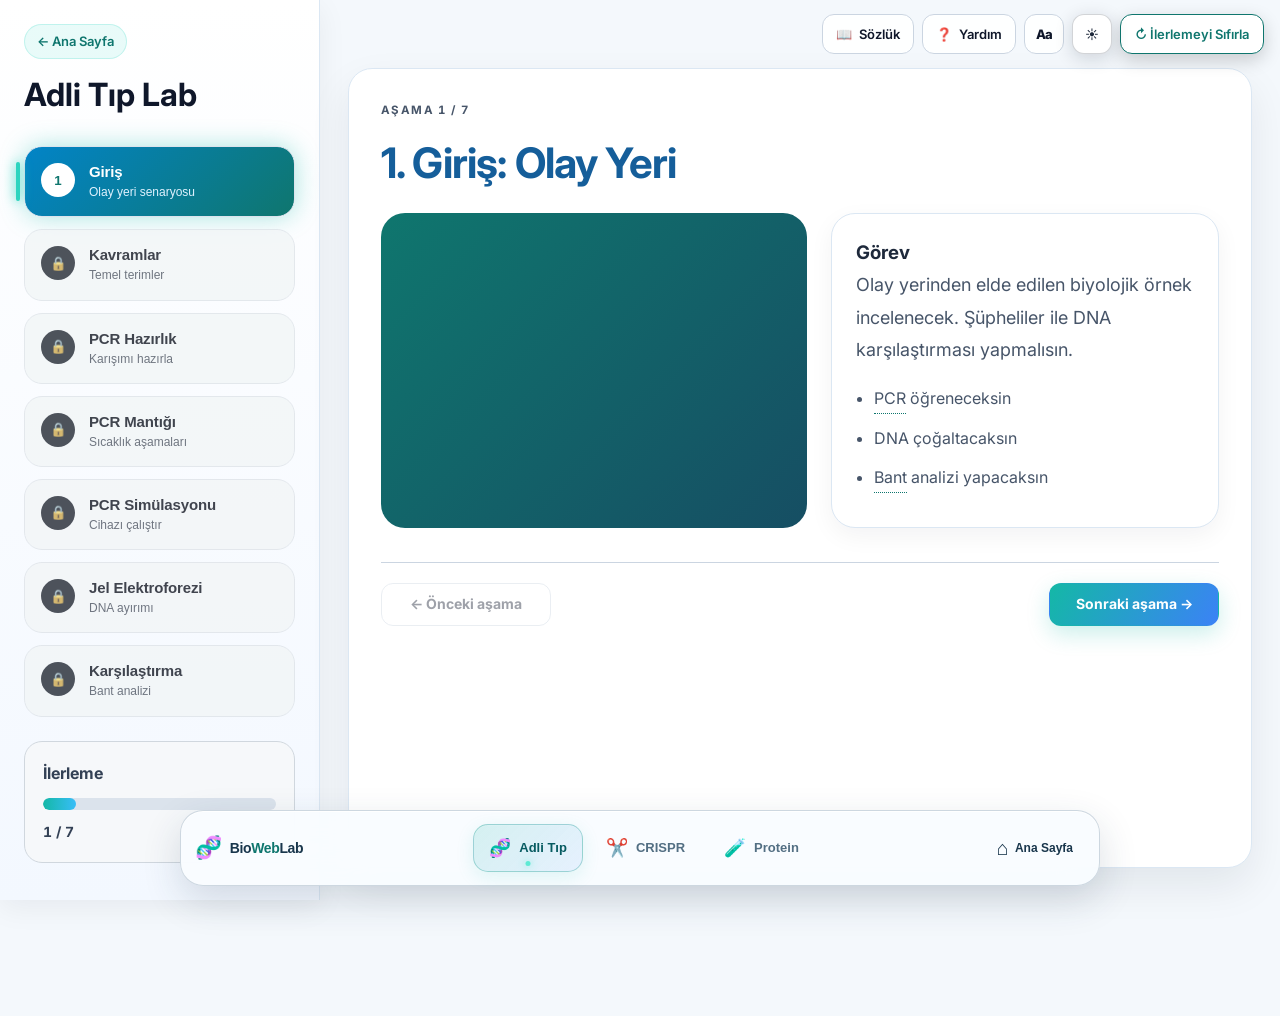
==== commit 7ecc9b08: "Replace forensic emoji row with animated lab scene" ====
--- a/pages/adli-tip.html
+++ b/pages/adli-tip.html
@@ -18,7 +18,7 @@
   <link rel="stylesheet" href="ui-polish.css?v=1">
   <link rel="stylesheet" href="ui-tools.css?v=3">
   <link rel="stylesheet" href="mechanics.css?v=1">
-  <link rel="stylesheet" href="../mobile-fixes.css?v=1">
+  <link rel="stylesheet" href="../mobile-fixes.css?v=2">
 </head>
 <body>
 <button id="theme-toggle" class="theme-toggle-btn" type="button" aria-label="Açık temaya geç" aria-pressed="false" title="Açık temaya geç" onclick="toggleTheme()">🌙</button>
@@ -56,7 +56,15 @@
 <section class="panel active-panel" id="panel1" data-info="1">
 <h1>1. Giriş: Olay Yeri</h1>
 <div class="hero-box">
-<div class="crime-image">🧪 🔬 🩸</div>
+<div class="crime-image">
+  <div class="forensic-scene" aria-hidden="true">
+    <div class="forensic-orbit"></div>
+    <div class="forensic-magnifier"><span></span></div>
+    <div class="forensic-sample"><i></i><i></i><i></i><i></i><i></i></div>
+    <div class="forensic-dna"><b></b><b></b><b></b><b></b><b></b><b></b></div>
+    <div class="forensic-spark spark-a"></div><div class="forensic-spark spark-b"></div>
+  </div>
+</div>
 <div class="hero-info">
 <h3>Görev</h3>
 <p>Olay yerinden elde edilen biyolojik örnek incelenecek. Şüpheliler ile DNA karşılaştırması yapmalısın.</p>
--- a/mobile-fixes.css
+++ b/mobile-fixes.css
@@ -1,182 +1,140 @@
-/* BioWebLab — strictly mobile-only layout corrections.
-   Desktop styles and all module copy/experiences remain untouched. */
-@media (max-width: 800px) {
-  html, body {
-    width: 100%;
-    max-width: 100%;
-    overflow-x: clip;
+/* BioWebLab mobile layout patch.
+   Narrow viewport rules only; desktop/fine-pointer layouts remain untouched. */
+@media (max-width: 800px), (max-width: 1100px) and (hover: none) and (pointer: coarse) {
+  html, body { width:100%; max-width:100%; min-width:0; overflow-x:hidden; }
+  body { position:relative; }
+  header, main, footer, .navbar, .hero.hero-showcase,
+  .modules-section, .how-section, .about-section {
+    width:100%; max-width:100%; min-width:0;
+  }
+  header { padding:0 !important; }
+  .navbar {
+    display:flex; flex-wrap:wrap; align-items:center; justify-content:space-between;
+    gap:12px; padding:14px 18px !important;
+  }
+  .logo { flex:0 1 auto; }
+  .nav-links {
+    display:flex; flex:1 1 100%; width:100%; max-width:100%; min-width:0;
+    flex-wrap:wrap; align-items:center; justify-content:flex-start; gap:8px 16px;
+  }
+  .nav-links a { white-space:nowrap; }
+
+  .hero.hero-showcase {
+    display:grid; grid-template-columns:minmax(0,1fr); min-height:0;
+    margin:0; padding:42px 20px 30px; gap:18px;
+  }
+  .hero-copy { width:100%; max-width:none; min-width:0; text-align:left; }
+  .hero .badge { display:inline-flex; max-width:100%; flex-wrap:wrap; white-space:normal; }
+  .hero h1 { max-width:100%; font-size:clamp(36px,8vw,54px); overflow-wrap:break-word; }
+  .hero p { max-width:100%; }
+  .hero-actions { display:flex; flex-wrap:wrap; gap:10px; }
+  .hero-actions .btn { max-width:100%; }
+  .hero-proof { display:flex; flex-wrap:wrap; gap:8px; }
+  .hero-proof span { max-width:100%; }
+  .hero-visual {
+    width:min(100%,340px); max-width:100%; justify-self:center; margin:8px auto 0;
   }
 
-  *, *::before, *::after { min-width: 0; }
+  .modules-section, .how-section, .about-section { margin:0; padding:48px 20px; }
+  .section-title { width:100%; max-width:100%; }
+  .grid-container, .how-grid {
+    display:grid; grid-template-columns:minmax(0,1fr);
+    width:100%; max-width:100%; gap:16px;
+  }
+  .module-card, .how-grid li { width:100%; min-width:0; }
+  .about-card {
+    display:grid; grid-template-columns:minmax(0,1fr); width:100%; max-width:100%;
+    gap:14px; padding:24px;
+  }
+  .about-card .section-kicker, .about-card h2, .about-card p {
+    grid-column:1; grid-row:auto; min-width:0;
+  }
+  footer { margin:0; padding:24px 18px 112px; text-align:center; }
+  footer p, .footer-links { display:flex; flex-wrap:wrap; justify-content:center; gap:10px 14px; }
 
-  /* Homepage hero: prevent the desktop two-column canvas from clipping on phones. */
-  header { width: 100%; max-width: 100%; }
-  .navbar {
-    width: 100%;
-    flex-wrap: wrap;
-    justify-content: space-between;
-    gap: 10px;
-  }
-  .nav-links {
-    max-width: 100%;
-    flex-wrap: wrap;
-    gap: 10px 14px;
-  }
-  .hero.hero-showcase {
-    display: grid;
-    grid-template-columns: minmax(0, 1fr);
-    width: 100%;
-    max-width: 100%;
-    min-height: 0;
-    padding: 46px 20px 36px;
-    gap: 18px;
-  }
-  .hero-copy { width: 100%; max-width: 100%; }
-  .hero h1 {
-    max-width: 100%;
-    font-size: clamp(34px, 9vw, 54px);
-    overflow-wrap: anywhere;
-  }
-  .hero .badge { max-width: 100%; white-space: normal; }
-  .hero p { max-width: 100%; }
-  .hero-actions { flex-wrap: wrap; gap: 10px; }
-  .hero-actions .btn { max-width: 100%; }
-  .hero-proof { gap: 8px; }
-  .hero-proof span { max-width: 100%; }
-  .hero-visual {
-    width: min(100%, 340px);
-    max-width: 100%;
-    justify-self: center;
-    margin: 8px auto 0;
-  }
-  .modules-section, .about-section, .how-section {
-    width: 100%;
-    max-width: 100%;
-    padding-left: 20px;
-    padding-right: 20px;
-  }
-  .grid-container { grid-template-columns: minmax(0, 1fr); }
-  .about-card { min-width: 0; }
-  .how-grid { grid-template-columns: minmax(0, 1fr); }
-  footer { width: 100%; max-width: 100%; padding-left: 18px; padding-right: 18px; }
-  .footer-links { display: flex; flex-wrap: wrap; justify-content: center; gap: 10px 14px; }
-
-  /* Shared module shell and step navigation. */
   .app, .crispr-shell {
-    display: grid;
-    grid-template-columns: minmax(0, 1fr) !important;
-    width: 100%;
-    max-width: 100%;
+    display:grid; grid-template-columns:minmax(0,1fr) !important;
+    width:100%; max-width:100%; min-width:0;
   }
   .sidebar, .crispr-sidebar {
-    width: 100%;
-    max-width: 100%;
-    min-width: 0;
-    padding: 62px 14px 14px !important;
-    gap: 12px !important;
+    width:100%; max-width:100%; min-width:0;
+    padding:62px 14px 14px !important; gap:12px !important;
   }
   .menu, .step-list {
-    display: flex !important;
-    flex-direction: row !important;
-    width: 100%;
-    max-width: 100%;
-    overflow-x: auto;
-    overflow-y: hidden;
-    gap: 8px !important;
-    padding: 4px 2px 10px;
-    -webkit-overflow-scrolling: touch;
-    scrollbar-width: thin;
+    display:flex !important; flex-direction:row !important; width:100%;
+    max-width:100%; min-width:0; overflow-x:auto; overflow-y:hidden;
+    gap:8px !important; padding:4px 2px 10px; -webkit-overflow-scrolling:touch;
   }
   .menu-item, .step-btn {
-    flex: 0 0 158px;
-    width: 158px !important;
-    min-width: 158px;
-    max-width: 158px;
-    scroll-snap-align: start;
+    flex:0 0 158px; width:158px !important; min-width:158px; max-width:158px;
+    scroll-snap-align:start;
   }
-  .menu-item small, .step-text span { display: none; }
-  .progress-box, .progress-card { width: 100%; margin-top: 0 !important; }
+  .menu-item small, .step-text span { display:none; }
+  .progress-box, .progress-card { width:100%; max-width:100%; margin-top:0 !important; }
   .content, .crispr-main {
-    width: 100%;
-    max-width: 100%;
-    min-width: 0;
-    padding: 14px !important;
+    width:100%; max-width:100%; min-width:0; padding:14px !important;
   }
-  .panel, .stage-card, .stage, .stage-panel {
-    width: 100%;
-    max-width: 100%;
-    min-width: 0;
-    padding: clamp(14px, 4vw, 22px) !important;
-    border-radius: 18px !important;
+  .panel, .stage, .stage-card, .stage-panel {
+    width:100%; max-width:100%; min-width:0;
+    padding:clamp(14px,3.5vw,22px) !important; border-radius:18px !important;
   }
-  .panel h1 { font-size: clamp(25px, 7vw, 34px); line-height: 1.18; overflow-wrap: anywhere; }
-  .stage-header { flex-wrap: wrap; }
-  .hero-grid { grid-template-columns: minmax(0, 1fr) !important; }
-  .dna-orbit { min-width: 0; max-width: 100%; }
-  .reset-progress-btn { top: 10px !important; right: 10px !important; max-width: calc(100vw - 70px); }
-  .theme-toggle-btn { top: 10px !important; right: auto !important; left: 10px !important; }
-
-  /* Keep experiment panels and data layouts inside the phone viewport. */
-  .card-grid, .grid-2, .grid-3,
-  .pcr-simulator, .gel-intro-grid, .gel-workspace,
-  .comparison-layout, .lab-grid, .lab-out,
-  .protein-hero, .rule-grid, .converter-layout,
-  .designer-layout, .repair-lab, .sim-controls,
-  .sequence-row, .tool-grid {
-    grid-template-columns: minmax(0, 1fr) !important;
+  .panel h1 { font-size:clamp(25px,6vw,34px); line-height:1.18; overflow-wrap:anywhere; }
+  .card-grid, .grid-2, .grid-3, .pcr-simulator, .gel-intro-grid, .gel-workspace,
+  .comparison-layout, .lab-grid, .lab-out, .rule-grid, .converter-layout,
+  .designer-layout, .repair-lab, .sim-controls {
+    grid-template-columns:minmax(0,1fr) !important;
   }
-  .pcr-left, .pcr-right, .machine-card, .dna-stage,
-  .gel-control-panel, .gel-visual-panel,
-  .comparison-left, .comparison-right,
-  .hero-info, .rule-card, .converter-card, .converter-results,
-  .lab-panel, .result-panel, .info-card, .term-card {
-    min-width: 0;
-    max-width: 100%;
+  .machine-card, .dna-stage, .gel-control-panel, .gel-visual-panel,
+  .comparison-left, .comparison-right, .hero-info, .rule-card, .converter-card,
+  .converter-results, .lab-panel, .result-panel, .info-card, .term-card {
+    min-width:0; max-width:100%;
   }
-  .sim-grid { grid-template-columns: repeat(10, minmax(0, 1fr)); }
-  .codon-table { grid-template-columns: repeat(2, minmax(0, 1fr)); }
-  .amino-chain { padding: 22px 12px; gap: 6px; }
-  .amino { max-width: 22vw; max-height: 22vw; }
-  .bond { max-width: 8vw; }
-  .sequence-row { display: grid; }
-  .sequence-row > * { min-width: 0; max-width: 100%; }
-  .dna-strip { max-width: 100%; flex-wrap: wrap; }
-  .base { min-width: 34px; padding: 0 8px; }
-  .lab-bar { grid-template-columns: minmax(76px, auto) minmax(0, 1fr) 38px; gap: 7px; }
-  .lab-bar > div { min-width: 0; }
-  .panel img, .panel svg, .panel canvas,
-  .stage img, .stage svg, .stage canvas {
-    max-width: 100%;
-    height: auto;
+  .panel img, .panel svg, .panel canvas, .stage img, .stage svg, .stage canvas { max-width:100%; }
+  .panel pre, .panel table, .stage pre, .stage table { max-width:100%; overflow-x:auto; }
+  .action-btn, .tool-btn, .option-btn, .pam-btn {
+    max-width:100%; white-space:normal; overflow-wrap:anywhere;
   }
-  .panel pre, .panel table, .stage pre, .stage table {
-    max-width: 100%;
-    overflow-x: auto;
+  input, select, textarea { max-width:100%; }
+  .module-dock {
+    position:fixed; left:50%; right:auto; width:calc(100% - 20px);
+    max-width:680px; min-width:0; transform:translateX(-50%); box-sizing:border-box;
   }
-  .action-btn, .tool-btn, .option-btn, .pam-btn {
-    max-width: 100%;
-    white-space: normal;
-    overflow-wrap: anywhere;
-  }
-  input, select, textarea { max-width: 100%; }
+}
+@media (max-width:430px) {
+  .navbar { padding:12px 16px !important; }
+  .nav-links { gap:8px 12px; }
+  .hero.hero-showcase { padding:34px 16px 26px; }
+  .modules-section, .how-section, .about-section { padding:38px 16px; }
+  .module-card { padding:20px; }
+  .about-card { padding:20px; }
+}
+@media (prefers-reduced-motion:reduce) {
+  .hero-visual, .floating-chip, .module-card { animation:none !important; }
 }
 
-@media (max-width: 430px) {
-  .navbar { align-items: flex-start; }
-  .logo { font-size: 18px; }
-  .nav-links { width: 100%; }
-  .hero.hero-showcase { padding-left: 16px; padding-right: 16px; }
-  .hero-actions { align-items: stretch; }
-  .hero-actions .btn { text-align: center; }
-  .modules-section, .about-section, .how-section { padding-left: 16px; padding-right: 16px; }
-  .module-card { padding: 20px; }
-  .codon-table { grid-template-columns: minmax(0, 1fr); }
-  .sim-grid { grid-template-columns: repeat(8, minmax(0, 1fr)); }
-  .lab-bar { grid-template-columns: 1fr; }
-  .amino { width: 64px; height: 64px; max-width: none; max-height: none; }
-  .bond { width: 20px; max-width: none; }
+/* Restore the sticky frosted-glass header; the performance override had disabled blur. */
+.navbar {
+  position: sticky !important;
+  top: 0;
+  z-index: 1000;
+  isolation: isolate;
+  background: color-mix(in srgb, var(--bg-color) 76%, transparent) !important;
+  -webkit-backdrop-filter: blur(16px) saturate(140%) !important;
+  backdrop-filter: blur(16px) saturate(140%) !important;
+  border-bottom: 1px solid var(--border-color);
 }
 
-@media (prefers-reduced-motion: reduce) {
-  .hero-visual, .floating-chip, .module-card { animation: none !important; }
+/* Keep the navigation group aligned to the right of the brand. */
+.navbar .nav-links {
+  margin-left: auto;
+  justify-content: flex-end;
 }
+
+@media (max-width: 800px), (max-width: 1100px) and (hover: none) and (pointer: coarse) {
+  .navbar .nav-links {
+    width: 100%;
+    flex: 1 1 100%;
+    justify-content: flex-end !important;
+    text-align: right;
+  }
+}
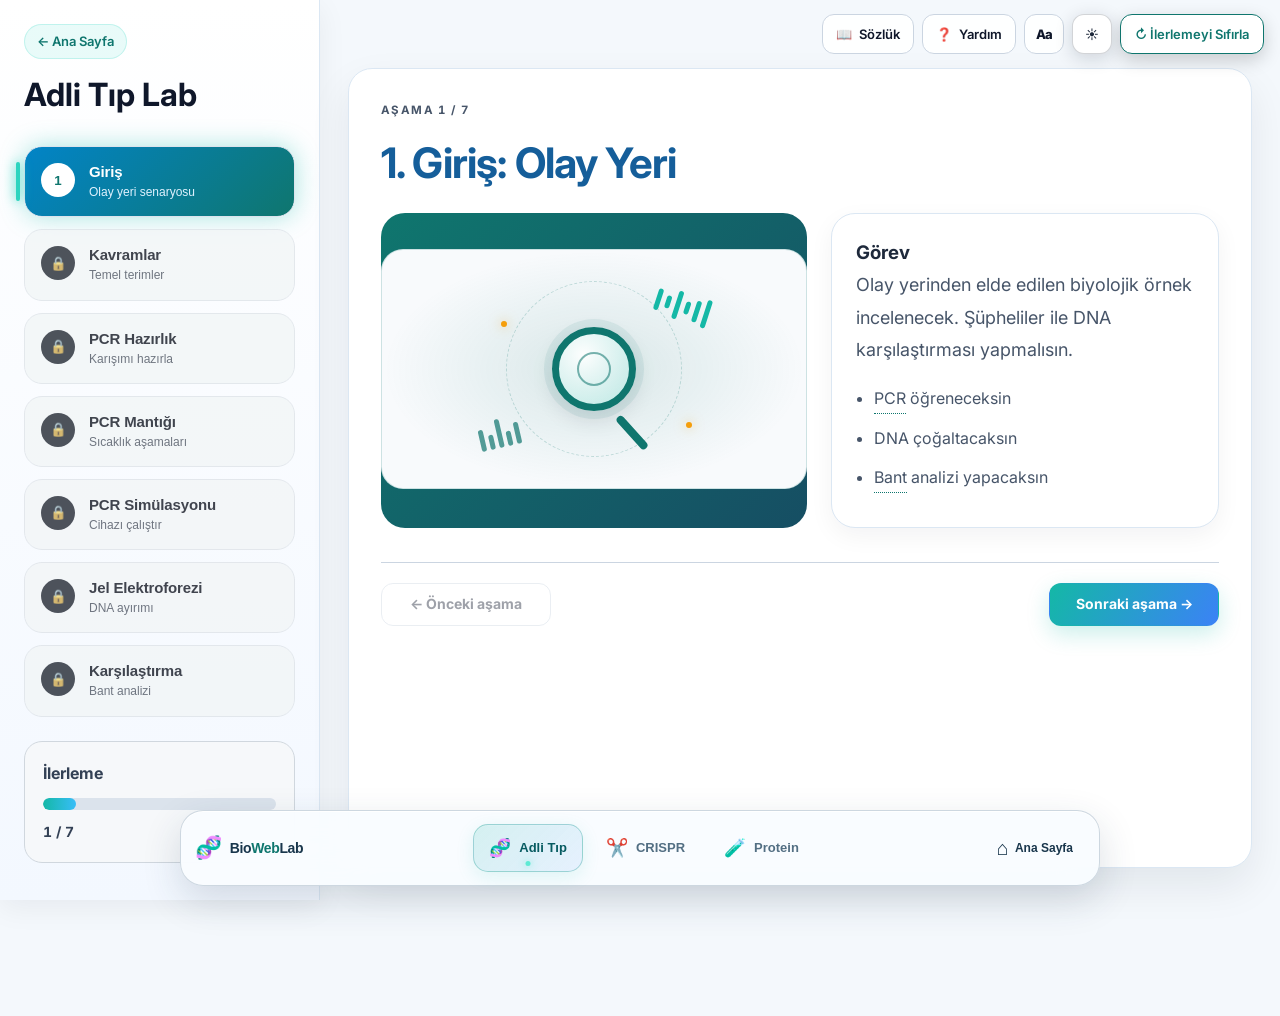
==== commit 7daa3299: "Refresh responsive animation stylesheet cache" ====
--- a/pages/adli-tip.html
+++ b/pages/adli-tip.html
@@ -18,7 +18,7 @@
   <link rel="stylesheet" href="ui-polish.css?v=1">
   <link rel="stylesheet" href="ui-tools.css?v=3">
   <link rel="stylesheet" href="mechanics.css?v=1">
-  <link rel="stylesheet" href="../mobile-fixes.css?v=2">
+  <link rel="stylesheet" href="../mobile-fixes.css?v=3">
 </head>
 <body>
 <button id="theme-toggle" class="theme-toggle-btn" type="button" aria-label="Açık temaya geç" aria-pressed="false" title="Açık temaya geç" onclick="toggleTheme()">🌙</button>
--- a/mobile-fixes.css
+++ b/mobile-fixes.css
@@ -138,3 +138,73 @@
     text-align: right;
   }
 }
+
+
+/* Lightweight first-stage animated illustrations for CRISPR and Forensic modules. */
+.crispr-intro-scene, .forensic-scene {
+  position: relative;
+  display: grid;
+  place-items: center;
+  width: 100%;
+  max-width: 560px;
+  min-height: 190px;
+  margin: 22px auto 26px;
+  overflow: hidden;
+  isolation: isolate;
+  border: 1px solid rgba(103, 232, 249, .16);
+  border-radius: 22px;
+  background: radial-gradient(ellipse at 50% 50%, rgba(34,211,238,.11), transparent 68%), rgba(8,17,33,.34);
+}
+.crispr-scene-orbit, .forensic-orbit {
+  position: absolute; width: 154px; height: 154px; border: 1px solid rgba(56,248,255,.24);
+  border-radius: 50%; animation: sceneOrbit 16s linear infinite;
+}
+.crispr-scene-orbit.orbit-two { width: 205px; height: 205px; border-style: dashed; opacity: .5; animation-direction: reverse; }
+.crispr-scene-dna { position: relative; width: 88px; height: 138px; }
+.dna-strand { position:absolute; top:0; bottom:0; width:3px; border-radius:50%; background:linear-gradient(transparent,#38f8ff,#9b5cff,transparent); }
+.strand-left { left:17px; transform:rotate(-19deg); }
+.strand-right { right:17px; transform:rotate(19deg); }
+.crispr-scene-dna i { position:absolute; left:19px; top:calc(var(--r) * 22px + 8px); width:50px; height:3px; border-radius:5px; background:linear-gradient(90deg,#38f8ff,#9b5cff); opacity:.8; animation: dnaGlow 2.4s ease-in-out infinite; animation-delay:calc(var(--r) * .16s); }
+.crispr-scene-label { position:absolute; padding:7px 11px; border:1px solid rgba(56,248,255,.28); border-radius:999px; background:rgba(8,17,33,.82); color:#dffaff; font-size:12px; letter-spacing:.04em; box-shadow:0 0 16px rgba(56,248,255,.08); }
+.crispr-scene-label b { color:#38f8ff; margin-left:4px; }
+.label-guide { left:calc(50% - 130px); top:34px; animation: labelFloat 3.6s ease-in-out infinite; }
+.label-cas { right:calc(50% - 132px); bottom:34px; animation: labelFloat 3.6s ease-in-out -1.8s infinite; }
+.crispr-scene-pulse { position:absolute; width:12px; height:12px; border-radius:50%; background:#57f287; box-shadow:0 0 0 0 rgba(87,242,135,.42); animation: scenePulse 2.8s ease-out infinite; }
+.forensic-scene { min-height:240px; background:radial-gradient(ellipse at 50% 50%,rgba(15,118,110,.14),transparent 70%),#f8fafc; border-color:rgba(15,118,110,.18); }
+.forensic-orbit { width:176px; height:176px; border-color:rgba(15,118,110,.22); border-style:dashed; }
+.forensic-magnifier { position:relative; width:84px; height:84px; border:7px solid #0f766e; border-radius:50%; background:radial-gradient(circle at 35% 30%,rgba(255,255,255,.95),rgba(45,212,191,.2)); box-shadow:0 0 0 8px rgba(15,118,110,.08),0 8px 22px rgba(15,23,42,.12); animation: magnifierFloat 4s ease-in-out infinite; }
+.forensic-magnifier:after { content:""; position:absolute; width:42px; height:8px; border-radius:8px; background:#0f766e; right:-31px; bottom:-17px; transform:rotate(48deg); transform-origin:left center; }
+.forensic-magnifier span { position:absolute; inset:18px; border:2px solid rgba(15,118,110,.55); border-radius:50%; }
+.forensic-sample { position:absolute; left:calc(50% - 116px); bottom:40px; display:flex; gap:4px; align-items:end; height:35px; transform:rotate(-13deg); }
+.forensic-sample i { width:5px; height:var(--h,22px); border-radius:4px; background:#0f766e; opacity:.7; }
+.forensic-sample i:nth-child(2n) { height:15px; }
+.forensic-sample i:nth-child(3n) { height:29px; }
+.forensic-dna { position:absolute; right:calc(50% - 116px); top:42px; display:flex; gap:5px; align-items:center; transform:rotate(18deg); }
+.forensic-dna b { width:5px; height:var(--h,22px); border-radius:5px; background:#14b8a6; animation: dnaGlow 2.5s ease-in-out infinite; }
+.forensic-dna b:nth-child(2n) { height:13px; }
+.forensic-dna b:nth-child(3n) { height:29px; }
+.forensic-spark { position:absolute; width:6px; height:6px; border-radius:50%; background:#f59e0b; box-shadow:0 0 12px rgba(245,158,11,.55); animation: scenePulse 3s ease-out infinite; }
+.spark-a { left:28%; top:30%; }.spark-b { right:27%; bottom:25%; animation-delay:1.4s; }
+@keyframes sceneOrbit { to { transform:rotate(360deg); } }
+@keyframes dnaGlow { 0%,100% { opacity:.45; filter:brightness(.9); } 50% { opacity:1; filter:brightness(1.35); } }
+@keyframes labelFloat { 0%,100% { translate:0 0; } 50% { translate:0 -5px; } }
+@keyframes scenePulse { 0% { box-shadow:0 0 0 0 rgba(87,242,135,.38); opacity:1; } 100% { box-shadow:0 0 0 22px rgba(87,242,135,0); opacity:.25; } }
+@keyframes magnifierFloat { 0%,100% { transform:translateY(0) rotate(-5deg); } 50% { transform:translateY(-6px) rotate(4deg); } }
+
+@media (max-width: 800px), (max-width: 1100px) and (hover:none) and (pointer:coarse) {
+  .crispr-intro-scene, .forensic-scene { width:100%; max-width:100%; min-height:170px; margin:16px auto 20px; }
+  .forensic-scene { min-height:200px; }
+  .crispr-scene-orbit.orbit-two { width:174px; height:174px; }
+  .label-guide { left:calc(50% - 112px); top:22px; }
+  .label-cas { right:calc(50% - 112px); bottom:22px; }
+  .forensic-sample { left:calc(50% - 104px); }
+  .forensic-dna { right:calc(50% - 104px); }
+}
+@media (max-width: 380px) {
+  .crispr-scene-label { font-size:10px; padding:6px 8px; }
+  .forensic-sample { left:calc(50% - 94px); }
+  .forensic-dna { right:calc(50% - 94px); }
+}
+@media (prefers-reduced-motion: reduce) {
+  .crispr-intro-scene *, .forensic-scene * { animation:none !important; }
+}
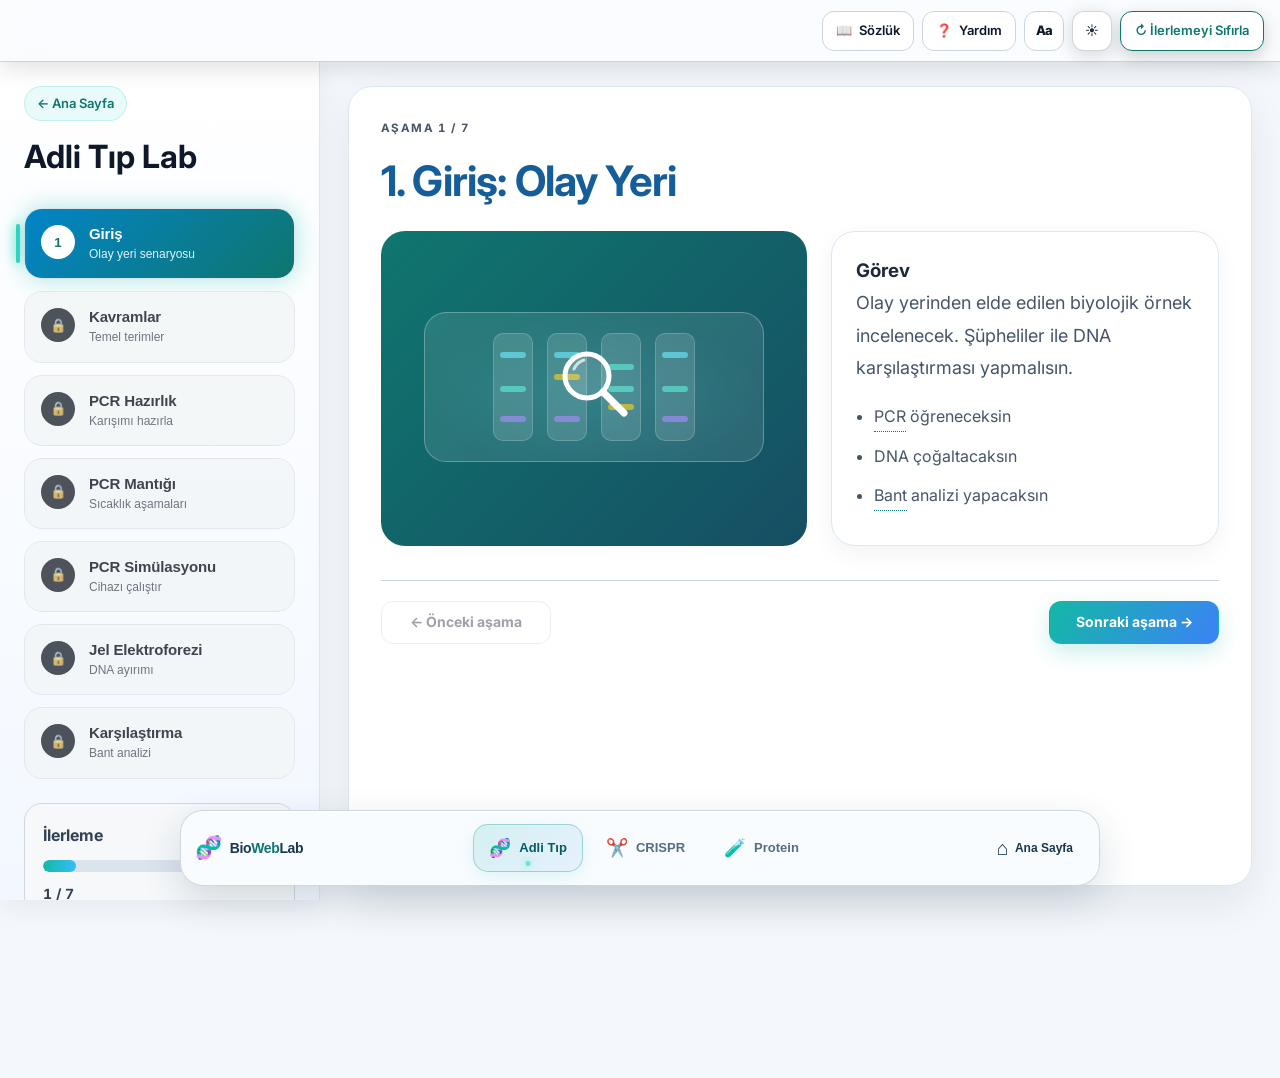
==== commit b3734d69: "Arayüz iyileştirmeleri: giriş animasyonları, sabit buzlu üst çubuk, mobil yardım kaydırma, animasyon" ====
--- a/pages/adli-tip.html
+++ b/pages/adli-tip.html
@@ -15,10 +15,11 @@
   <link rel="preconnect" href="https://fonts.googleapis.com">
   <link rel="preconnect" href="https://fonts.gstatic.com" crossorigin>
   <link href="https://fonts.googleapis.com/css2?family=Inter:wght@400;500;600;700;800&display=swap" rel="stylesheet">
-  <link rel="stylesheet" href="ui-polish.css?v=1">
-  <link rel="stylesheet" href="ui-tools.css?v=3">
+  <link rel="stylesheet" href="ui-polish.css?v=2">
+  <link rel="stylesheet" href="ui-tools.css?v=5">
   <link rel="stylesheet" href="mechanics.css?v=1">
-  <link rel="stylesheet" href="../mobile-fixes.css?v=3">
+  <link rel="stylesheet" href="../mobile-fixes.css?v=4">
+  <link rel="stylesheet" href="intro-scenes.css?v=2">
 </head>
 <body>
 <button id="theme-toggle" class="theme-toggle-btn" type="button" aria-label="Açık temaya geç" aria-pressed="false" title="Açık temaya geç" onclick="toggleTheme()">🌙</button>
@@ -57,12 +58,9 @@
 <h1>1. Giriş: Olay Yeri</h1>
 <div class="hero-box">
 <div class="crime-image">
-  <div class="forensic-scene" aria-hidden="true">
-    <div class="forensic-orbit"></div>
-    <div class="forensic-magnifier"><span></span></div>
-    <div class="forensic-sample"><i></i><i></i><i></i><i></i><i></i></div>
-    <div class="forensic-dna"><b></b><b></b><b></b><b></b><b></b><b></b></div>
-    <div class="forensic-spark spark-a"></div><div class="forensic-spark spark-b"></div>
+  <div class="intro-scene scene-forensic" aria-hidden="true">
+    <div class="sc-gel"><div class="sc-lane"><i style="--y:18px;--c:#67e8f9"></i><i style="--y:52px;--c:#5eead4"></i><i style="--y:82px;--c:#a78bfa"></i></div><div class="sc-lane"><i style="--y:18px;--c:#67e8f9"></i><i style="--y:40px;--c:#facc15"></i><i style="--y:82px;--c:#a78bfa"></i></div><div class="sc-lane"><i style="--y:30px;--c:#5eead4"></i><i style="--y:52px;--c:#5eead4"></i><i style="--y:70px;--c:#facc15"></i></div><div class="sc-lane"><i style="--y:18px;--c:#67e8f9"></i><i style="--y:52px;--c:#5eead4"></i><i style="--y:82px;--c:#a78bfa"></i></div></div>
+    <div class="scene-lens"><svg viewBox="0 0 76 76" fill="none"><circle cx="31" cy="31" r="22" fill="rgba(255,255,255,.14)" stroke="#fff" stroke-width="5"/><path d="M18 24a16 16 0 0 1 10-9" stroke="rgba(255,255,255,.7)" stroke-width="3" stroke-linecap="round"/><line x1="47" y1="47" x2="68" y2="68" stroke="#fff" stroke-width="7" stroke-linecap="round"/></svg></div>
   </div>
 </div>
 <div class="hero-info">
@@ -404,7 +402,7 @@
 <script src="adli-tip.js?v=4"></script>
 <script src="adli-extras.js?v=1"></script>
   <script src="modules-nav.js?v=3"></script>
-  <script src="ui-polish.js?v=1"></script>
+  <script src="ui-polish.js?v=2"></script>
   <script src="ui-tools.js?v=3"></script>
 </body>
 </html>
--- a/pages/ui-polish.css
+++ b/pages/ui-polish.css
@@ -206,7 +206,7 @@
 @media (min-width: 1101px) {
   /* Alttaki dock, kenar çubuğunun son öğelerini örtmesin */
   .app > .sidebar, .crispr-sidebar { padding-bottom: 110px !important; }
-  .app > .content, .crispr-main { padding-top: 68px !important; }
+  .app > .content, .crispr-main { padding-top: 24px !important; }
   .panel { min-height: calc(100vh - 100px); }
 }
 
@@ -216,7 +216,7 @@
   .app { grid-template-columns: minmax(0, 1fr) !important; }
   .crispr-shell { grid-template-columns: minmax(0, 1fr) !important; }
   .sidebar, .crispr-sidebar, .content, .crispr-main, .panel, .stage-card { min-width: 0; max-width: 100%; }
-  .sidebar, .crispr-sidebar { padding: 62px 16px 16px !important; gap: 14px !important; }
+  .sidebar, .crispr-sidebar { padding: 16px 16px 16px !important; gap: 14px !important; }
   .menu, .step-list {
     display: flex !important;
     flex-direction: row !important;
@@ -238,8 +238,7 @@
   .menu-item:hover:not(.locked), .step-btn:hover:not(.locked) { transform: none !important; }
   .progress-box { margin-top: 0 !important; padding: 14px !important; }
   .brand h2 { font-size: 24px !important; margin-top: 4px !important; }
-  /* Dar ekranda araç çubuğu sayfayla kayar; başlıkları örtmez */
-  .module-toolbar { position: absolute; top: 10px; right: 10px; gap: 6px; }
+  .module-toolbar { gap: 6px; }
   .app > .content, .crispr-main { padding-top: 14px; }
 }
 
@@ -267,3 +266,32 @@
 :root:not([data-theme="light"]) .dna-label { color: #67e8f9 !important; }
 :root[data-theme="light"] .secondary-btn { color: #0550ae; }
 :root[data-theme="light"] .stage .secondary-btn { color: #0a3f8f !important; }
+
+/* ---------- Sabit, buzlu cam üst çubuk (Sözlük · Yardım · Aa · Tema · Sıfırla) ----------
+   Sayfa kaydırılsa da yukarıda kalır; arkasından geçen içerik bulanık görünür. */
+:root { --bar-h: 62px; }
+body.has-module-toolbar { padding-top: var(--bar-h); }
+.module-toolbar {
+  top: 0 !important; left: 0 !important; right: 0 !important;
+  box-sizing: border-box; width: 100%; height: var(--bar-h);
+  justify-content: flex-end; gap: 8px;
+  padding: 0 16px; padding-top: env(safe-area-inset-top, 0px);
+  background: color-mix(in srgb, var(--bwl-bg, #0f172a) 58%, transparent);
+  -webkit-backdrop-filter: blur(18px) saturate(160%);
+  backdrop-filter: blur(18px) saturate(160%);
+  border-bottom: 1px solid var(--bwl-border, rgba(148,163,184,.28));
+  box-shadow: 0 6px 24px rgba(0, 0, 0, .12);
+}
+body.has-module-toolbar { padding-top: calc(var(--bar-h) + env(safe-area-inset-top, 0px)); }
+.module-toolbar { height: calc(var(--bar-h) + env(safe-area-inset-top, 0px)); align-items: center; }
+@media (min-width: 1101px) {
+  .app > .sidebar { top: calc(var(--bar-h) + env(safe-area-inset-top, 0px)); height: calc(100vh - var(--bar-h) - env(safe-area-inset-top, 0px)); }
+}
+@media (max-width: 1100px) {
+  html { scroll-padding-top: calc(var(--bar-h) + 10px); }
+}
+@media (max-width: 430px) {
+  .module-toolbar { padding-left: 10px; padding-right: 10px; gap: 5px; }
+  .module-toolbar .reset-progress-btn { font-size: 0 !important; width: 40px; padding: 0 !important; gap: 0 !important; justify-content: center; }
+  .module-toolbar .reset-progress-btn::before { content: "↻"; font-size: 18px; line-height: 1; }
+}
--- a/pages/ui-tools.css
+++ b/pages/ui-tools.css
@@ -174,3 +174,22 @@
 @media (prefers-reduced-motion: reduce) {
   .bwl-drawer, .bwl-overlay, .bwl-pop, .bwl-skip { transition: none !important; animation: none !important; }
 }
+
+/* ---------- Çekmece: mobilde tüm içerik kaydırılabilsin ----------
+   Flex sütunda kaydırılan çocuğa min-height:0 verilmezse içerik taşar ve kesilir. */
+.bwl-drawer { height: 100vh; height: 100dvh; max-height: 100dvh; }
+.bwl-drawer-head, .bwl-tabs { flex: none; }
+.bwl-drawer-body {
+  flex: 1 1 auto; min-height: 0;
+  overflow-y: auto; overscroll-behavior: contain; -webkit-overflow-scrolling: touch;
+  touch-action: pan-y;
+  padding-bottom: calc(40px + env(safe-area-inset-bottom, 0px));
+}
+@media (max-width: 700px) {
+  .bwl-drawer { width: 100vw; }
+  .bwl-tabs { overflow-x: auto; scrollbar-width: none; }
+  .bwl-tabs::-webkit-scrollbar { display: none; }
+}
+
+/* Mobilde genel "header { padding:0 !important }" kuralı çekmece başlığının dolgusunu siliyordu */
+.bwl-drawer > header.bwl-drawer-head { padding: 18px 20px 10px !important; }
--- a/mobile-fixes.css
+++ b/mobile-fixes.css
@@ -58,7 +58,7 @@
   }
   .sidebar, .crispr-sidebar {
     width:100%; max-width:100%; min-width:0;
-    padding:62px 14px 14px !important; gap:12px !important;
+    padding:14px 14px 14px !important; gap:12px !important;
   }
   .menu, .step-list {
     display:flex !important; flex-direction:row !important; width:100%;
@@ -138,73 +138,3 @@
     text-align: right;
   }
 }
-
-
-/* Lightweight first-stage animated illustrations for CRISPR and Forensic modules. */
-.crispr-intro-scene, .forensic-scene {
-  position: relative;
-  display: grid;
-  place-items: center;
-  width: 100%;
-  max-width: 560px;
-  min-height: 190px;
-  margin: 22px auto 26px;
-  overflow: hidden;
-  isolation: isolate;
-  border: 1px solid rgba(103, 232, 249, .16);
-  border-radius: 22px;
-  background: radial-gradient(ellipse at 50% 50%, rgba(34,211,238,.11), transparent 68%), rgba(8,17,33,.34);
-}
-.crispr-scene-orbit, .forensic-orbit {
-  position: absolute; width: 154px; height: 154px; border: 1px solid rgba(56,248,255,.24);
-  border-radius: 50%; animation: sceneOrbit 16s linear infinite;
-}
-.crispr-scene-orbit.orbit-two { width: 205px; height: 205px; border-style: dashed; opacity: .5; animation-direction: reverse; }
-.crispr-scene-dna { position: relative; width: 88px; height: 138px; }
-.dna-strand { position:absolute; top:0; bottom:0; width:3px; border-radius:50%; background:linear-gradient(transparent,#38f8ff,#9b5cff,transparent); }
-.strand-left { left:17px; transform:rotate(-19deg); }
-.strand-right { right:17px; transform:rotate(19deg); }
-.crispr-scene-dna i { position:absolute; left:19px; top:calc(var(--r) * 22px + 8px); width:50px; height:3px; border-radius:5px; background:linear-gradient(90deg,#38f8ff,#9b5cff); opacity:.8; animation: dnaGlow 2.4s ease-in-out infinite; animation-delay:calc(var(--r) * .16s); }
-.crispr-scene-label { position:absolute; padding:7px 11px; border:1px solid rgba(56,248,255,.28); border-radius:999px; background:rgba(8,17,33,.82); color:#dffaff; font-size:12px; letter-spacing:.04em; box-shadow:0 0 16px rgba(56,248,255,.08); }
-.crispr-scene-label b { color:#38f8ff; margin-left:4px; }
-.label-guide { left:calc(50% - 130px); top:34px; animation: labelFloat 3.6s ease-in-out infinite; }
-.label-cas { right:calc(50% - 132px); bottom:34px; animation: labelFloat 3.6s ease-in-out -1.8s infinite; }
-.crispr-scene-pulse { position:absolute; width:12px; height:12px; border-radius:50%; background:#57f287; box-shadow:0 0 0 0 rgba(87,242,135,.42); animation: scenePulse 2.8s ease-out infinite; }
-.forensic-scene { min-height:240px; background:radial-gradient(ellipse at 50% 50%,rgba(15,118,110,.14),transparent 70%),#f8fafc; border-color:rgba(15,118,110,.18); }
-.forensic-orbit { width:176px; height:176px; border-color:rgba(15,118,110,.22); border-style:dashed; }
-.forensic-magnifier { position:relative; width:84px; height:84px; border:7px solid #0f766e; border-radius:50%; background:radial-gradient(circle at 35% 30%,rgba(255,255,255,.95),rgba(45,212,191,.2)); box-shadow:0 0 0 8px rgba(15,118,110,.08),0 8px 22px rgba(15,23,42,.12); animation: magnifierFloat 4s ease-in-out infinite; }
-.forensic-magnifier:after { content:""; position:absolute; width:42px; height:8px; border-radius:8px; background:#0f766e; right:-31px; bottom:-17px; transform:rotate(48deg); transform-origin:left center; }
-.forensic-magnifier span { position:absolute; inset:18px; border:2px solid rgba(15,118,110,.55); border-radius:50%; }
-.forensic-sample { position:absolute; left:calc(50% - 116px); bottom:40px; display:flex; gap:4px; align-items:end; height:35px; transform:rotate(-13deg); }
-.forensic-sample i { width:5px; height:var(--h,22px); border-radius:4px; background:#0f766e; opacity:.7; }
-.forensic-sample i:nth-child(2n) { height:15px; }
-.forensic-sample i:nth-child(3n) { height:29px; }
-.forensic-dna { position:absolute; right:calc(50% - 116px); top:42px; display:flex; gap:5px; align-items:center; transform:rotate(18deg); }
-.forensic-dna b { width:5px; height:var(--h,22px); border-radius:5px; background:#14b8a6; animation: dnaGlow 2.5s ease-in-out infinite; }
-.forensic-dna b:nth-child(2n) { height:13px; }
-.forensic-dna b:nth-child(3n) { height:29px; }
-.forensic-spark { position:absolute; width:6px; height:6px; border-radius:50%; background:#f59e0b; box-shadow:0 0 12px rgba(245,158,11,.55); animation: scenePulse 3s ease-out infinite; }
-.spark-a { left:28%; top:30%; }.spark-b { right:27%; bottom:25%; animation-delay:1.4s; }
-@keyframes sceneOrbit { to { transform:rotate(360deg); } }
-@keyframes dnaGlow { 0%,100% { opacity:.45; filter:brightness(.9); } 50% { opacity:1; filter:brightness(1.35); } }
-@keyframes labelFloat { 0%,100% { translate:0 0; } 50% { translate:0 -5px; } }
-@keyframes scenePulse { 0% { box-shadow:0 0 0 0 rgba(87,242,135,.38); opacity:1; } 100% { box-shadow:0 0 0 22px rgba(87,242,135,0); opacity:.25; } }
-@keyframes magnifierFloat { 0%,100% { transform:translateY(0) rotate(-5deg); } 50% { transform:translateY(-6px) rotate(4deg); } }
-
-@media (max-width: 800px), (max-width: 1100px) and (hover:none) and (pointer:coarse) {
-  .crispr-intro-scene, .forensic-scene { width:100%; max-width:100%; min-height:170px; margin:16px auto 20px; }
-  .forensic-scene { min-height:200px; }
-  .crispr-scene-orbit.orbit-two { width:174px; height:174px; }
-  .label-guide { left:calc(50% - 112px); top:22px; }
-  .label-cas { right:calc(50% - 112px); bottom:22px; }
-  .forensic-sample { left:calc(50% - 104px); }
-  .forensic-dna { right:calc(50% - 104px); }
-}
-@media (max-width: 380px) {
-  .crispr-scene-label { font-size:10px; padding:6px 8px; }
-  .forensic-sample { left:calc(50% - 94px); }
-  .forensic-dna { right:calc(50% - 94px); }
-}
-@media (prefers-reduced-motion: reduce) {
-  .crispr-intro-scene *, .forensic-scene * { animation:none !important; }
-}
--- a/pages/intro-scenes.css
+++ b/pages/intro-scenes.css
@@ -0,0 +1,124 @@
+/* BioWebLab · 1. aşama giriş animasyonları (CRISPR + Adli Tıp)
+   Protein modülündeki yüzen amino asit zincirinin diğer iki modüle uyarlanmış hâli.
+   Yalnızca transform/opacity animasyonu kullanır; hafiftir. */
+
+.intro-scene {
+  --sc-size: clamp(34px, 9.5vw, 44px);
+  --sc-bg: rgba(8, 17, 33, .42);
+  --sc-border: rgba(103, 232, 249, .18);
+  --sc-ink: #04111d;
+  position: relative;
+  display: grid;
+  place-items: center;
+  width: min(100%, 420px);
+  height: 150px;
+  margin: 14px auto 18px;
+  overflow: hidden;
+  box-sizing: border-box;
+  border: 1px solid var(--sc-border);
+  border-radius: 22px;
+  background:
+    radial-gradient(ellipse at 50% 55%, rgba(103, 232, 249, .12), transparent 70%),
+    var(--sc-bg);
+}
+:root[data-theme="light"] .intro-scene.scene-crispr {
+  --sc-bg: rgba(255, 255, 255, .72);
+  --sc-border: rgba(15, 118, 110, .22);
+}
+
+/* ---------- CRISPR: DNA zinciri kesilir ve onarılır ---------- */
+.scene-chain { position: relative; display: flex; align-items: center; }
+.scene-half { display: flex; align-items: center; animation: halfApartL 6s ease-in-out infinite; }
+.scene-half.right { animation-name: halfApartR; }
+.nt {
+  width: var(--sc-size); height: var(--sc-size); border-radius: 50%;
+  display: grid; place-items: center;
+  font: 900 calc(var(--sc-size) * .38)/1 Inter, system-ui, Arial, sans-serif; color: var(--sc-ink);
+  box-shadow: 0 0 20px rgba(103, 232, 249, .28);
+  animation: sceneFloat 2.8s ease-in-out infinite;
+}
+.nt-a { background: #67e8f9; }
+.nt-t { background: #5eead4; animation-delay: .2s; }
+.nt-g { background: #a78bfa; animation-delay: .4s; }
+.nt-c { background: #facc15; animation-delay: .6s; }
+.nt-bond {
+  width: calc(var(--sc-size) * .42); height: 7px; border-radius: 999px;
+  background: #38bdf8; box-shadow: 0 0 14px rgba(56, 189, 248, .7);
+}
+.nt-bond.cut { transform-origin: center; animation: bondCut 6s ease-in-out infinite; }
+
+.scene-scissors {
+  position: absolute; left: 50%; top: 50%; width: 30px; height: 30px; margin: -15px 0 0 -15px;
+  color: #f43f5e; opacity: 0; pointer-events: none;
+  animation: scissorsRun 6s ease-in-out infinite;
+}
+.scene-scissors svg { width: 100%; height: 100%; overflow: visible; }
+.scene-scissors .bl { transform-origin: 15px 15px; transform-box: view-box; }
+.scene-scissors .bl-a { animation: snipA 6s ease-in-out infinite; }
+.scene-scissors .bl-b { animation: snipB 6s ease-in-out infinite; }
+
+.scene-tag {
+  position: absolute; padding: 5px 10px; border-radius: 999px; font: 700 11px/1 Inter, system-ui, Arial, sans-serif;
+  letter-spacing: .05em; color: #dffaff; background: rgba(8, 17, 33, .78);
+  border: 1px solid rgba(56, 248, 255, .28); animation: sceneFloat 3.6s ease-in-out infinite;
+}
+.scene-tag.tag-grna { left: 14px; top: 14px; }
+.scene-tag.tag-cas { right: 14px; bottom: 14px; animation-delay: -1.8s; }
+:root[data-theme="light"] .scene-crispr .scene-tag { color: #0f4c5c; background: rgba(255, 255, 255, .9); border-color: rgba(15, 118, 110, .3); }
+
+@keyframes sceneFloat { 0%, 100% { transform: translateY(0); } 50% { transform: translateY(-7px); } }
+@keyframes halfApartL { 0%, 28% { translate: 0 0; } 36%, 60% { translate: -9px 0; } 72%, 100% { translate: 0 0; } }
+@keyframes halfApartR { 0%, 28% { translate: 0 0; } 36%, 60% { translate: 9px 0; } 72%, 100% { translate: 0 0; } }
+@keyframes bondCut { 0%, 28% { opacity: 1; scale: 1; } 32%, 66% { opacity: 0; scale: .2; } 74%, 100% { opacity: 1; scale: 1; } }
+@keyframes scissorsRun {
+  0% { opacity: 0; transform: translateY(-46px); }
+  12% { opacity: 1; transform: translateY(-4px); }
+  32% { opacity: 1; transform: translateY(-4px); }
+  44% { opacity: 0; transform: translateY(-46px); }
+  100% { opacity: 0; transform: translateY(-46px); }
+}
+@keyframes snipA { 0%, 12% { rotate: -26deg; } 17% { rotate: 0deg; } 21% { rotate: -26deg; } 26% { rotate: 0deg; } 100% { rotate: 0deg; } }
+@keyframes snipB { 0%, 12% { rotate: 26deg; } 17% { rotate: 0deg; } 21% { rotate: 26deg; } 26% { rotate: 0deg; } 100% { rotate: 0deg; } }
+
+/* ---------- Adli Tıp: jel bantları ve büyüteç ---------- */
+.crime-image { min-height: 190px !important; }
+.intro-scene.scene-forensic {
+  --gap: 54px;
+  --sc-bg: rgba(255, 255, 255, .10);
+  --sc-border: rgba(255, 255, 255, .28);
+  width: min(100%, 340px);
+}
+.sc-gel { display: flex; gap: 14px; }
+.sc-lane {
+  position: relative; width: 40px; height: 108px; border-radius: 10px;
+  background: rgba(255, 255, 255, .13); border: 1px solid rgba(255, 255, 255, .18);
+}
+.sc-lane i {
+  position: absolute; left: 6px; right: 6px; top: var(--y); height: 6px; border-radius: 4px;
+  background: var(--c); opacity: .65; animation: bandGlow 8s ease-in-out infinite; animation-delay: var(--d);
+}
+.sc-lane:nth-child(1) { --d: -.6s; }
+.sc-lane:nth-child(2) { --d: 2s; }
+.sc-lane:nth-child(3) { --d: 3.4s; }
+.sc-lane:nth-child(4) { --d: 4.8s; }
+.scene-lens {
+  position: absolute; left: calc(50% - 38px); top: 50%; width: 76px; height: 76px; margin-top: -42px;
+  animation: lensSweep 8s ease-in-out infinite;
+}
+.scene-lens svg { width: 100%; height: 100%; overflow: visible; }
+@keyframes lensSweep {
+  0%, 8% { transform: translate(calc(var(--gap) * -1.5), 0); }
+  25% { transform: translate(calc(var(--gap) * -.5), 6px); }
+  42% { transform: translate(calc(var(--gap) * .5), -4px); }
+  58%, 70% { transform: translate(calc(var(--gap) * 1.5), 4px); }
+  100% { transform: translate(calc(var(--gap) * -1.5), 0); }
+}
+@keyframes bandGlow {
+  0%, 18%, 100% { opacity: .5; box-shadow: 0 0 0 rgba(255, 255, 255, 0); }
+  8% { opacity: 1; box-shadow: 0 0 12px var(--c); }
+}
+
+@media (max-width: 380px) { .intro-scene.scene-forensic { --gap: 50px; } .sc-lane { width: 36px; } .scene-tag { font-size: 10px; } }
+@media (prefers-reduced-motion: reduce) { .intro-scene, .intro-scene * { animation: none !important; } .scene-scissors { opacity: 1; transform: translateY(-4px); } }
+.bwl-calm .intro-scene *, .bwl-calm .intro-scene { animation: none !important; }
+.bwl-calm .scene-scissors { opacity: 1; transform: translateY(-4px); }
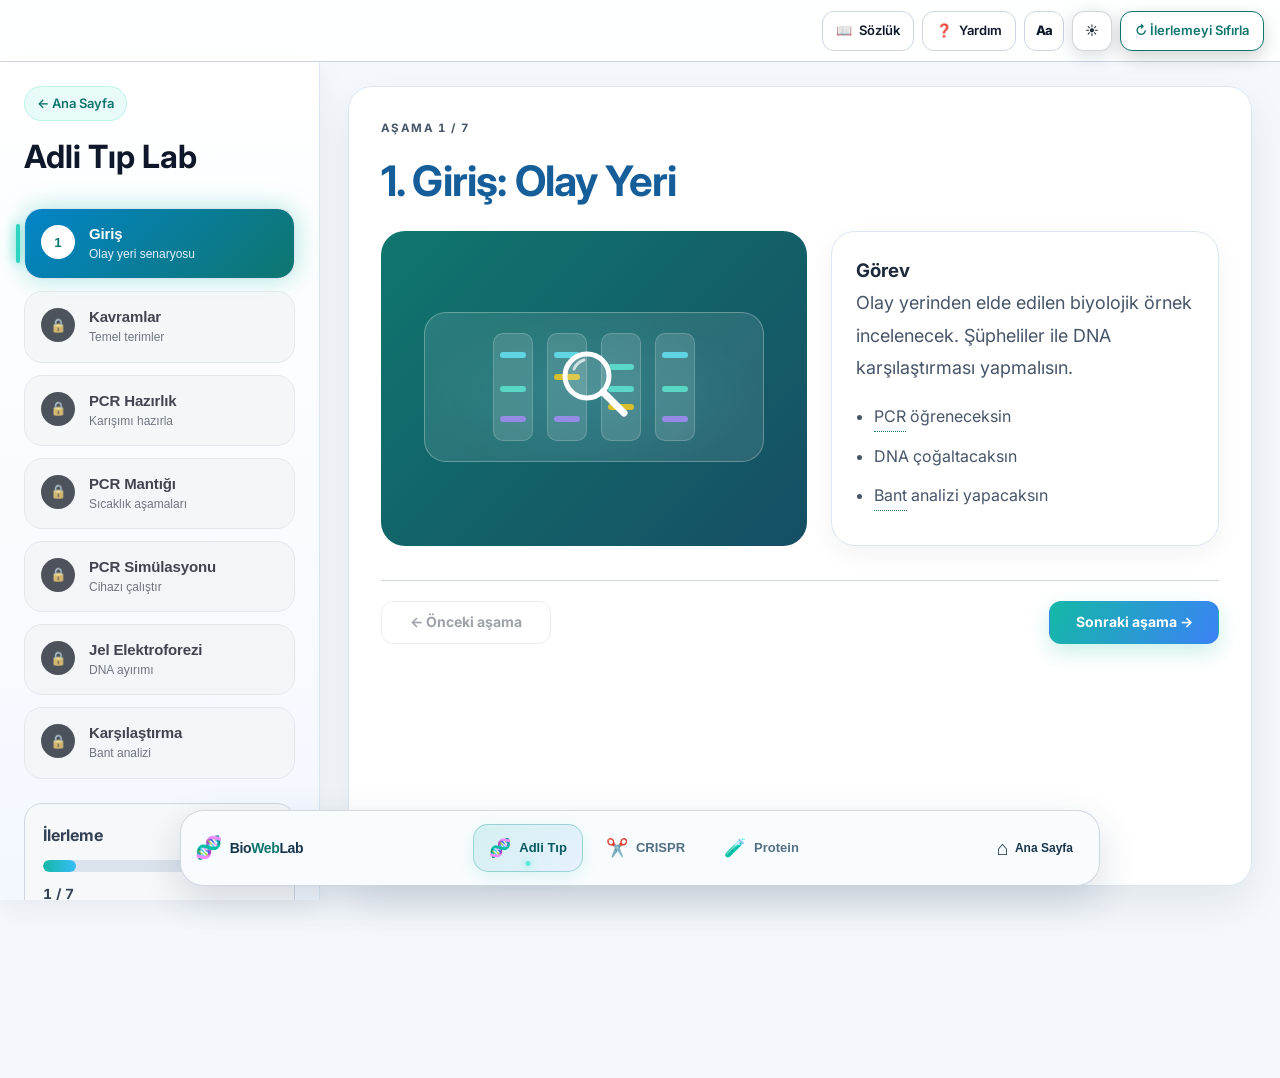
==== commit 00636281: "Performans düzeltmesi: ana sayfa simgeleri sürekli döngüde değil, üst çubuk bulanıklığı yalnızca kay" ====
--- a/pages/adli-tip.html
+++ b/pages/adli-tip.html
@@ -15,11 +15,11 @@
   <link rel="preconnect" href="https://fonts.googleapis.com">
   <link rel="preconnect" href="https://fonts.gstatic.com" crossorigin>
   <link href="https://fonts.googleapis.com/css2?family=Inter:wght@400;500;600;700;800&display=swap" rel="stylesheet">
-  <link rel="stylesheet" href="ui-polish.css?v=2">
+  <link rel="stylesheet" href="ui-polish.css?v=3">
   <link rel="stylesheet" href="ui-tools.css?v=5">
   <link rel="stylesheet" href="mechanics.css?v=1">
   <link rel="stylesheet" href="../mobile-fixes.css?v=4">
-  <link rel="stylesheet" href="intro-scenes.css?v=2">
+  <link rel="stylesheet" href="intro-scenes.css?v=3">
 </head>
 <body>
 <button id="theme-toggle" class="theme-toggle-btn" type="button" aria-label="Açık temaya geç" aria-pressed="false" title="Açık temaya geç" onclick="toggleTheme()">🌙</button>
@@ -402,7 +402,7 @@
 <script src="adli-tip.js?v=4"></script>
 <script src="adli-extras.js?v=1"></script>
   <script src="modules-nav.js?v=3"></script>
-  <script src="ui-polish.js?v=2"></script>
+  <script src="ui-polish.js?v=3"></script>
   <script src="ui-tools.js?v=3"></script>
 </body>
 </html>
--- a/pages/ui-polish.css
+++ b/pages/ui-polish.css
@@ -276,11 +276,14 @@
   box-sizing: border-box; width: 100%; height: var(--bar-h);
   justify-content: flex-end; gap: 8px;
   padding: 0 16px; padding-top: env(safe-area-inset-top, 0px);
-  background: color-mix(in srgb, var(--bwl-bg, #0f172a) 58%, transparent);
-  -webkit-backdrop-filter: blur(18px) saturate(160%);
-  backdrop-filter: blur(18px) saturate(160%);
+  background: color-mix(in srgb, var(--bwl-bg, #0f172a) 90%, transparent);
   border-bottom: 1px solid var(--bwl-border, rgba(148,163,184,.28));
-  box-shadow: 0 6px 24px rgba(0, 0, 0, .12);
+}
+/* Bulanıklık pahalıdır: yalnızca sayfa kaydırılıp içerik çubuğun altına girince açılır */
+.module-toolbar.is-scrolled {
+  background: color-mix(in srgb, var(--bwl-bg, #0f172a) 62%, transparent);
+  -webkit-backdrop-filter: blur(10px);
+  backdrop-filter: blur(10px);
 }
 body.has-module-toolbar { padding-top: calc(var(--bar-h) + env(safe-area-inset-top, 0px)); }
 .module-toolbar { height: calc(var(--bar-h) + env(safe-area-inset-top, 0px)); align-items: center; }
--- a/pages/intro-scenes.css
+++ b/pages/intro-scenes.css
@@ -93,10 +93,8 @@
   position: relative; width: 40px; height: 108px; border-radius: 10px;
   background: rgba(255, 255, 255, .13); border: 1px solid rgba(255, 255, 255, .18);
 }
-.sc-lane i {
-  position: absolute; left: 6px; right: 6px; top: var(--y); height: 6px; border-radius: 4px;
-  background: var(--c); opacity: .65; animation: bandGlow 8s ease-in-out infinite; animation-delay: var(--d);
-}
+.sc-lane i { position: absolute; left: 6px; right: 6px; top: var(--y); height: 6px; border-radius: 4px; background: var(--c); opacity: .8; }
+.sc-lane::after { content: ""; position: absolute; inset: 0; border-radius: 10px; background: rgba(255,255,255,.28); opacity: 0; animation: laneGlow 8s ease-in-out infinite; animation-delay: var(--d); }
 .sc-lane:nth-child(1) { --d: -.6s; }
 .sc-lane:nth-child(2) { --d: 2s; }
 .sc-lane:nth-child(3) { --d: 3.4s; }
@@ -113,10 +111,7 @@
   58%, 70% { transform: translate(calc(var(--gap) * 1.5), 4px); }
   100% { transform: translate(calc(var(--gap) * -1.5), 0); }
 }
-@keyframes bandGlow {
-  0%, 18%, 100% { opacity: .5; box-shadow: 0 0 0 rgba(255, 255, 255, 0); }
-  8% { opacity: 1; box-shadow: 0 0 12px var(--c); }
-}
+@keyframes laneGlow { 0%, 18%, 100% { opacity: 0; } 8% { opacity: 1; } }
 
 @media (max-width: 380px) { .intro-scene.scene-forensic { --gap: 50px; } .sc-lane { width: 36px; } .scene-tag { font-size: 10px; } }
 @media (prefers-reduced-motion: reduce) { .intro-scene, .intro-scene * { animation: none !important; } .scene-scissors { opacity: 1; transform: translateY(-4px); } }
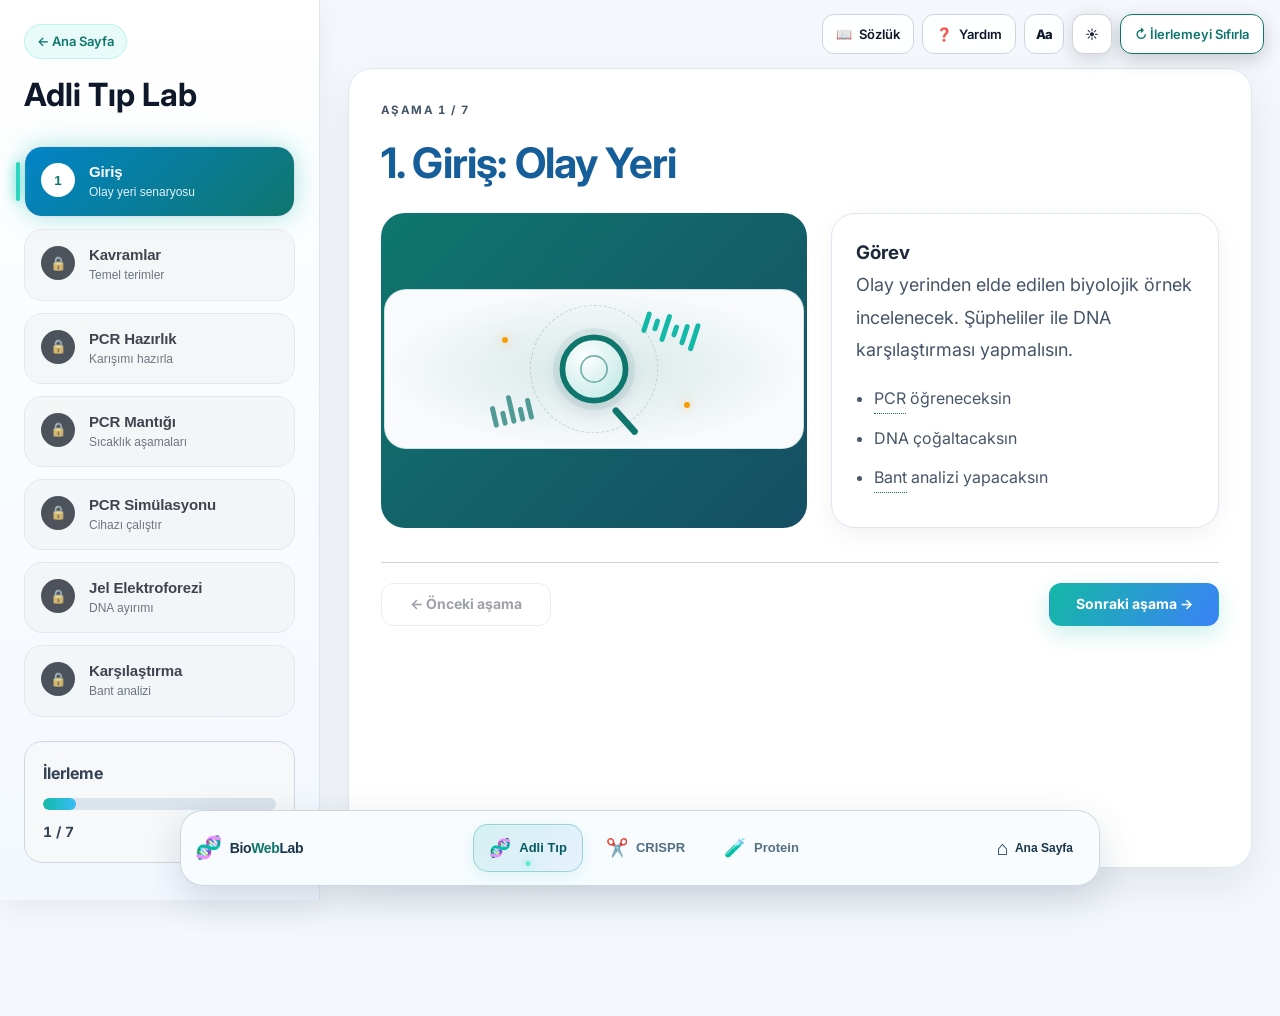
==== commit ee1b334a: "Eski hale dön: sohbet başındaki site korunur, yalnızca mobil yardım menüsü kaydırma düzeltmesi kalır" ====
--- a/pages/adli-tip.html
+++ b/pages/adli-tip.html
@@ -15,11 +15,10 @@
   <link rel="preconnect" href="https://fonts.googleapis.com">
   <link rel="preconnect" href="https://fonts.gstatic.com" crossorigin>
   <link href="https://fonts.googleapis.com/css2?family=Inter:wght@400;500;600;700;800&display=swap" rel="stylesheet">
-  <link rel="stylesheet" href="ui-polish.css?v=3">
-  <link rel="stylesheet" href="ui-tools.css?v=5">
+  <link rel="stylesheet" href="ui-polish.css?v=4">
+  <link rel="stylesheet" href="ui-tools.css?v=6">
   <link rel="stylesheet" href="mechanics.css?v=1">
-  <link rel="stylesheet" href="../mobile-fixes.css?v=4">
-  <link rel="stylesheet" href="intro-scenes.css?v=3">
+  <link rel="stylesheet" href="../mobile-fixes.css?v=5">
 </head>
 <body>
 <button id="theme-toggle" class="theme-toggle-btn" type="button" aria-label="Açık temaya geç" aria-pressed="false" title="Açık temaya geç" onclick="toggleTheme()">🌙</button>
@@ -58,9 +57,12 @@
 <h1>1. Giriş: Olay Yeri</h1>
 <div class="hero-box">
 <div class="crime-image">
-  <div class="intro-scene scene-forensic" aria-hidden="true">
-    <div class="sc-gel"><div class="sc-lane"><i style="--y:18px;--c:#67e8f9"></i><i style="--y:52px;--c:#5eead4"></i><i style="--y:82px;--c:#a78bfa"></i></div><div class="sc-lane"><i style="--y:18px;--c:#67e8f9"></i><i style="--y:40px;--c:#facc15"></i><i style="--y:82px;--c:#a78bfa"></i></div><div class="sc-lane"><i style="--y:30px;--c:#5eead4"></i><i style="--y:52px;--c:#5eead4"></i><i style="--y:70px;--c:#facc15"></i></div><div class="sc-lane"><i style="--y:18px;--c:#67e8f9"></i><i style="--y:52px;--c:#5eead4"></i><i style="--y:82px;--c:#a78bfa"></i></div></div>
-    <div class="scene-lens"><svg viewBox="0 0 76 76" fill="none"><circle cx="31" cy="31" r="22" fill="rgba(255,255,255,.14)" stroke="#fff" stroke-width="5"/><path d="M18 24a16 16 0 0 1 10-9" stroke="rgba(255,255,255,.7)" stroke-width="3" stroke-linecap="round"/><line x1="47" y1="47" x2="68" y2="68" stroke="#fff" stroke-width="7" stroke-linecap="round"/></svg></div>
+  <div class="forensic-scene" aria-hidden="true">
+    <div class="forensic-orbit"></div>
+    <div class="forensic-magnifier"><span></span></div>
+    <div class="forensic-sample"><i></i><i></i><i></i><i></i><i></i></div>
+    <div class="forensic-dna"><b></b><b></b><b></b><b></b><b></b><b></b></div>
+    <div class="forensic-spark spark-a"></div><div class="forensic-spark spark-b"></div>
   </div>
 </div>
 <div class="hero-info">
@@ -402,7 +404,7 @@
 <script src="adli-tip.js?v=4"></script>
 <script src="adli-extras.js?v=1"></script>
   <script src="modules-nav.js?v=3"></script>
-  <script src="ui-polish.js?v=3"></script>
+  <script src="ui-polish.js?v=4"></script>
   <script src="ui-tools.js?v=3"></script>
 </body>
 </html>
--- a/pages/ui-polish.css
+++ b/pages/ui-polish.css
@@ -206,7 +206,7 @@
 @media (min-width: 1101px) {
   /* Alttaki dock, kenar çubuğunun son öğelerini örtmesin */
   .app > .sidebar, .crispr-sidebar { padding-bottom: 110px !important; }
-  .app > .content, .crispr-main { padding-top: 24px !important; }
+  .app > .content, .crispr-main { padding-top: 68px !important; }
   .panel { min-height: calc(100vh - 100px); }
 }
 
@@ -216,7 +216,7 @@
   .app { grid-template-columns: minmax(0, 1fr) !important; }
   .crispr-shell { grid-template-columns: minmax(0, 1fr) !important; }
   .sidebar, .crispr-sidebar, .content, .crispr-main, .panel, .stage-card { min-width: 0; max-width: 100%; }
-  .sidebar, .crispr-sidebar { padding: 16px 16px 16px !important; gap: 14px !important; }
+  .sidebar, .crispr-sidebar { padding: 62px 16px 16px !important; gap: 14px !important; }
   .menu, .step-list {
     display: flex !important;
     flex-direction: row !important;
@@ -238,7 +238,8 @@
   .menu-item:hover:not(.locked), .step-btn:hover:not(.locked) { transform: none !important; }
   .progress-box { margin-top: 0 !important; padding: 14px !important; }
   .brand h2 { font-size: 24px !important; margin-top: 4px !important; }
-  .module-toolbar { gap: 6px; }
+  /* Dar ekranda araç çubuğu sayfayla kayar; başlıkları örtmez */
+  .module-toolbar { position: absolute; top: 10px; right: 10px; gap: 6px; }
   .app > .content, .crispr-main { padding-top: 14px; }
 }
 
@@ -266,35 +267,3 @@
 :root:not([data-theme="light"]) .dna-label { color: #67e8f9 !important; }
 :root[data-theme="light"] .secondary-btn { color: #0550ae; }
 :root[data-theme="light"] .stage .secondary-btn { color: #0a3f8f !important; }
-
-/* ---------- Sabit, buzlu cam üst çubuk (Sözlük · Yardım · Aa · Tema · Sıfırla) ----------
-   Sayfa kaydırılsa da yukarıda kalır; arkasından geçen içerik bulanık görünür. */
-:root { --bar-h: 62px; }
-body.has-module-toolbar { padding-top: var(--bar-h); }
-.module-toolbar {
-  top: 0 !important; left: 0 !important; right: 0 !important;
-  box-sizing: border-box; width: 100%; height: var(--bar-h);
-  justify-content: flex-end; gap: 8px;
-  padding: 0 16px; padding-top: env(safe-area-inset-top, 0px);
-  background: color-mix(in srgb, var(--bwl-bg, #0f172a) 90%, transparent);
-  border-bottom: 1px solid var(--bwl-border, rgba(148,163,184,.28));
-}
-/* Bulanıklık pahalıdır: yalnızca sayfa kaydırılıp içerik çubuğun altına girince açılır */
-.module-toolbar.is-scrolled {
-  background: color-mix(in srgb, var(--bwl-bg, #0f172a) 62%, transparent);
-  -webkit-backdrop-filter: blur(10px);
-  backdrop-filter: blur(10px);
-}
-body.has-module-toolbar { padding-top: calc(var(--bar-h) + env(safe-area-inset-top, 0px)); }
-.module-toolbar { height: calc(var(--bar-h) + env(safe-area-inset-top, 0px)); align-items: center; }
-@media (min-width: 1101px) {
-  .app > .sidebar { top: calc(var(--bar-h) + env(safe-area-inset-top, 0px)); height: calc(100vh - var(--bar-h) - env(safe-area-inset-top, 0px)); }
-}
-@media (max-width: 1100px) {
-  html { scroll-padding-top: calc(var(--bar-h) + 10px); }
-}
-@media (max-width: 430px) {
-  .module-toolbar { padding-left: 10px; padding-right: 10px; gap: 5px; }
-  .module-toolbar .reset-progress-btn { font-size: 0 !important; width: 40px; padding: 0 !important; gap: 0 !important; justify-content: center; }
-  .module-toolbar .reset-progress-btn::before { content: "↻"; font-size: 18px; line-height: 1; }
-}
--- a/mobile-fixes.css
+++ b/mobile-fixes.css
@@ -58,7 +58,7 @@
   }
   .sidebar, .crispr-sidebar {
     width:100%; max-width:100%; min-width:0;
-    padding:14px 14px 14px !important; gap:12px !important;
+    padding:62px 14px 14px !important; gap:12px !important;
   }
   .menu, .step-list {
     display:flex !important; flex-direction:row !important; width:100%;
@@ -138,3 +138,106 @@
     text-align: right;
   }
 }
+
+
+/* Lightweight first-stage animated illustrations for CRISPR and Forensic modules. */
+.crispr-intro-scene, .forensic-scene {
+  position: relative;
+  display: grid;
+  place-items: center;
+  width: 100%;
+  max-width: 560px;
+  min-height: 190px;
+  margin: 22px auto 26px;
+  overflow: hidden;
+  isolation: isolate;
+  border: 1px solid rgba(103, 232, 249, .16);
+  border-radius: 22px;
+  background: radial-gradient(ellipse at 50% 50%, rgba(34,211,238,.11), transparent 68%), rgba(8,17,33,.34);
+}
+.crispr-scene-orbit, .forensic-orbit {
+  position: absolute; width: 154px; height: 154px; border: 1px solid rgba(56,248,255,.24);
+  border-radius: 50%; animation: sceneOrbit 16s linear infinite;
+}
+.crispr-scene-orbit.orbit-two { width: 205px; height: 205px; border-style: dashed; opacity: .5; animation-direction: reverse; }
+.crispr-scene-dna { position: relative; width: 88px; height: 138px; }
+.dna-strand { position:absolute; top:0; bottom:0; width:3px; border-radius:50%; background:linear-gradient(transparent,#38f8ff,#9b5cff,transparent); }
+.strand-left { left:17px; transform:rotate(-19deg); }
+.strand-right { right:17px; transform:rotate(19deg); }
+.crispr-scene-dna i { position:absolute; left:19px; top:calc(var(--r) * 22px + 8px); width:50px; height:3px; border-radius:5px; background:linear-gradient(90deg,#38f8ff,#9b5cff); opacity:.8; animation: dnaGlow 2.4s ease-in-out infinite; animation-delay:calc(var(--r) * .16s); }
+.crispr-scene-label { position:absolute; padding:7px 11px; border:1px solid rgba(56,248,255,.28); border-radius:999px; background:rgba(8,17,33,.82); color:#dffaff; font-size:12px; letter-spacing:.04em; box-shadow:0 0 16px rgba(56,248,255,.08); }
+.crispr-scene-label b { color:#38f8ff; margin-left:4px; }
+.label-guide { left:calc(50% - 130px); top:34px; animation: labelFloat 3.6s ease-in-out infinite; }
+.label-cas { right:calc(50% - 132px); bottom:34px; animation: labelFloat 3.6s ease-in-out -1.8s infinite; }
+.crispr-scene-pulse { position:absolute; width:12px; height:12px; border-radius:50%; background:#57f287; box-shadow:0 0 0 0 rgba(87,242,135,.42); animation: scenePulse 2.8s ease-out infinite; }
+.forensic-scene { min-height:240px; background:radial-gradient(ellipse at 50% 50%,rgba(15,118,110,.14),transparent 70%),#f8fafc; border-color:rgba(15,118,110,.18); }
+.forensic-orbit { width:176px; height:176px; border-color:rgba(15,118,110,.22); border-style:dashed; }
+.forensic-magnifier { position:relative; width:84px; height:84px; border:7px solid #0f766e; border-radius:50%; background:radial-gradient(circle at 35% 30%,rgba(255,255,255,.95),rgba(45,212,191,.2)); box-shadow:0 0 0 8px rgba(15,118,110,.08),0 8px 22px rgba(15,23,42,.12); animation: magnifierFloat 4s ease-in-out infinite; }
+.forensic-magnifier:after { content:""; position:absolute; width:42px; height:8px; border-radius:8px; background:#0f766e; right:-31px; bottom:-17px; transform:rotate(48deg); transform-origin:left center; }
+.forensic-magnifier span { position:absolute; inset:18px; border:2px solid rgba(15,118,110,.55); border-radius:50%; }
+.forensic-sample { position:absolute; left:calc(50% - 116px); bottom:40px; display:flex; gap:4px; align-items:end; height:35px; transform:rotate(-13deg); }
+.forensic-sample i { width:5px; height:var(--h,22px); border-radius:4px; background:#0f766e; opacity:.7; }
+.forensic-sample i:nth-child(2n) { height:15px; }
+.forensic-sample i:nth-child(3n) { height:29px; }
+.forensic-dna { position:absolute; right:calc(50% - 116px); top:42px; display:flex; gap:5px; align-items:center; transform:rotate(18deg); }
+.forensic-dna b { width:5px; height:var(--h,22px); border-radius:5px; background:#14b8a6; animation: dnaGlow 2.5s ease-in-out infinite; }
+.forensic-dna b:nth-child(2n) { height:13px; }
+.forensic-dna b:nth-child(3n) { height:29px; }
+.forensic-spark { position:absolute; width:6px; height:6px; border-radius:50%; background:#f59e0b; box-shadow:0 0 12px rgba(245,158,11,.55); animation: scenePulse 3s ease-out infinite; }
+.spark-a { left:28%; top:30%; }.spark-b { right:27%; bottom:25%; animation-delay:1.4s; }
+@keyframes sceneOrbit { to { transform:rotate(360deg); } }
+@keyframes dnaGlow { 0%,100% { opacity:.45; filter:brightness(.9); } 50% { opacity:1; filter:brightness(1.35); } }
+@keyframes labelFloat { 0%,100% { translate:0 0; } 50% { translate:0 -5px; } }
+@keyframes scenePulse { 0% { box-shadow:0 0 0 0 rgba(87,242,135,.38); opacity:1; } 100% { box-shadow:0 0 0 22px rgba(87,242,135,0); opacity:.25; } }
+@keyframes magnifierFloat { 0%,100% { transform:translateY(0) rotate(-5deg); } 50% { transform:translateY(-6px) rotate(4deg); } }
+
+@media (max-width: 800px), (max-width: 1100px) and (hover:none) and (pointer:coarse) {
+  .crispr-intro-scene, .forensic-scene { width:100%; max-width:100%; min-height:170px; margin:16px auto 20px; }
+  .forensic-scene { min-height:200px; }
+  .crispr-scene-orbit.orbit-two { width:174px; height:174px; }
+  .label-guide { left:calc(50% - 112px); top:22px; }
+  .label-cas { right:calc(50% - 112px); bottom:22px; }
+  .forensic-sample { left:calc(50% - 104px); }
+  .forensic-dna { right:calc(50% - 104px); }
+}
+@media (max-width: 380px) {
+  .crispr-scene-label { font-size:10px; padding:6px 8px; }
+  .forensic-sample { left:calc(50% - 94px); }
+  .forensic-dna { right:calc(50% - 94px); }
+}
+@media (prefers-reduced-motion: reduce) {
+  .crispr-intro-scene *, .forensic-scene * { animation:none !important; }
+}
+
+
+/* Compact intro scenes: remove oversized empty canvases on desktop and mobile. */
+.crispr-intro-scene, .forensic-scene {
+  width: min(100%, 420px) !important;
+  min-height: 148px !important;
+  height: 148px !important;
+  margin: 12px auto 16px !important;
+  box-sizing: border-box;
+}
+.forensic-scene { height: 160px !important; min-height:160px !important; }
+.crispr-scene-orbit { width:112px; height:112px; }
+.crispr-scene-orbit.orbit-two { width:138px; height:138px; }
+.crispr-scene-dna { transform:scale(.78); }
+.label-guide { left:calc(50% - 112px); top:22px; }
+.label-cas { right:calc(50% - 112px); bottom:22px; }
+.forensic-orbit { width:128px; height:128px; }
+.forensic-magnifier { transform:scale(.82); }
+.forensic-sample { left:calc(50% - 104px); bottom:24px; }
+.forensic-dna { right:calc(50% - 104px); top:25px; }
+
+@media (max-width:800px), (max-width:1100px) and (hover:none) and (pointer:coarse) {
+  .crispr-intro-scene { width:100% !important; max-width:420px !important; height:140px !important; min-height:140px !important; margin:10px auto 14px !important; }
+  .forensic-scene { width:100% !important; max-width:420px !important; height:148px !important; min-height:148px !important; margin:10px auto 14px !important; }
+  .crispr-scene-orbit { width:104px; height:104px; }
+  .crispr-scene-orbit.orbit-two { width:128px; height:128px; }
+  .crispr-scene-dna { transform:scale(.72); }
+  .label-guide { left:calc(50% - 105px); top:18px; }
+  .label-cas { right:calc(50% - 105px); bottom:18px; }
+  .forensic-orbit { width:116px; height:116px; }
+  .forensic-sample { left:calc(50% - 94px); bottom:20px; }
+  .forensic-dna { right:calc(50% - 94px); top:20px; }
+}
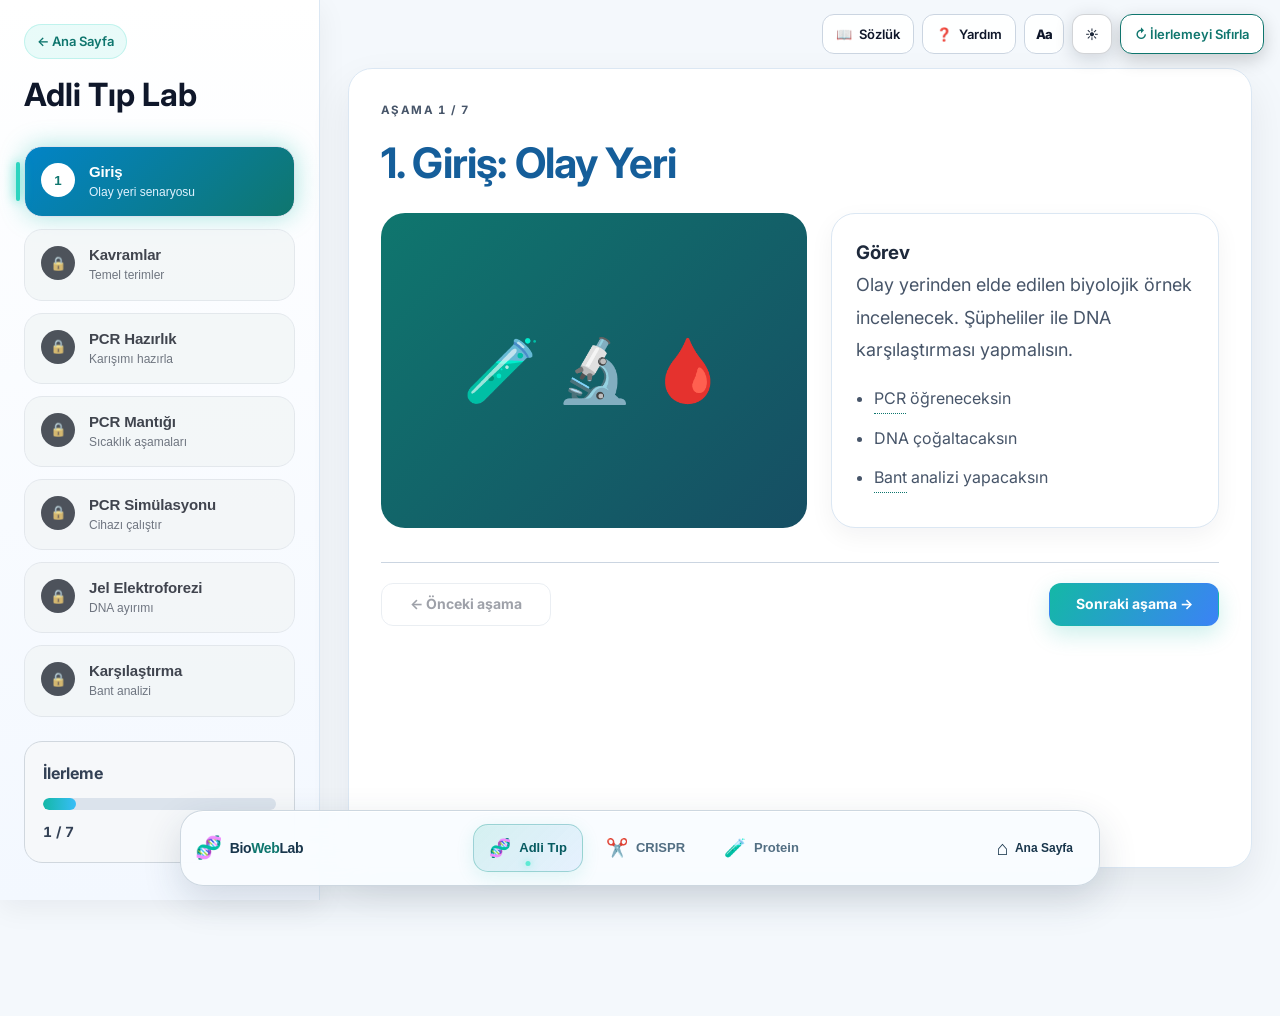
==== commit c78d266f: "Siteyi 24 saat öncesine döndür: 7 Kasım (afcf10e) durumuna geri al 17 Kasım'daki tüm değişiklikler g" ====
--- a/pages/adli-tip.html
+++ b/pages/adli-tip.html
@@ -15,10 +15,9 @@
   <link rel="preconnect" href="https://fonts.googleapis.com">
   <link rel="preconnect" href="https://fonts.gstatic.com" crossorigin>
   <link href="https://fonts.googleapis.com/css2?family=Inter:wght@400;500;600;700;800&display=swap" rel="stylesheet">
-  <link rel="stylesheet" href="ui-polish.css?v=4">
-  <link rel="stylesheet" href="ui-tools.css?v=6">
+  <link rel="stylesheet" href="ui-polish.css?v=1">
+  <link rel="stylesheet" href="ui-tools.css?v=3">
   <link rel="stylesheet" href="mechanics.css?v=1">
-  <link rel="stylesheet" href="../mobile-fixes.css?v=5">
 </head>
 <body>
 <button id="theme-toggle" class="theme-toggle-btn" type="button" aria-label="Açık temaya geç" aria-pressed="false" title="Açık temaya geç" onclick="toggleTheme()">🌙</button>
@@ -56,15 +55,7 @@
 <section class="panel active-panel" id="panel1" data-info="1">
 <h1>1. Giriş: Olay Yeri</h1>
 <div class="hero-box">
-<div class="crime-image">
-  <div class="forensic-scene" aria-hidden="true">
-    <div class="forensic-orbit"></div>
-    <div class="forensic-magnifier"><span></span></div>
-    <div class="forensic-sample"><i></i><i></i><i></i><i></i><i></i></div>
-    <div class="forensic-dna"><b></b><b></b><b></b><b></b><b></b><b></b></div>
-    <div class="forensic-spark spark-a"></div><div class="forensic-spark spark-b"></div>
-  </div>
-</div>
+<div class="crime-image">🧪 🔬 🩸</div>
 <div class="hero-info">
 <h3>Görev</h3>
 <p>Olay yerinden elde edilen biyolojik örnek incelenecek. Şüpheliler ile DNA karşılaştırması yapmalısın.</p>
@@ -404,7 +395,7 @@
 <script src="adli-tip.js?v=4"></script>
 <script src="adli-extras.js?v=1"></script>
   <script src="modules-nav.js?v=3"></script>
-  <script src="ui-polish.js?v=4"></script>
+  <script src="ui-polish.js?v=1"></script>
   <script src="ui-tools.js?v=3"></script>
 </body>
 </html>
--- a/pages/ui-tools.css
+++ b/pages/ui-tools.css
@@ -174,22 +174,3 @@
 @media (prefers-reduced-motion: reduce) {
   .bwl-drawer, .bwl-overlay, .bwl-pop, .bwl-skip { transition: none !important; animation: none !important; }
 }
-
-/* ---------- Çekmece: mobilde tüm içerik kaydırılabilsin ----------
-   Flex sütunda kaydırılan çocuğa min-height:0 verilmezse içerik taşar ve kesilir. */
-.bwl-drawer { height: 100vh; height: 100dvh; max-height: 100dvh; }
-.bwl-drawer-head, .bwl-tabs { flex: none; }
-.bwl-drawer-body {
-  flex: 1 1 auto; min-height: 0;
-  overflow-y: auto; overscroll-behavior: contain; -webkit-overflow-scrolling: touch;
-  touch-action: pan-y;
-  padding-bottom: calc(40px + env(safe-area-inset-bottom, 0px));
-}
-@media (max-width: 700px) {
-  .bwl-drawer { width: 100vw; }
-  .bwl-tabs { overflow-x: auto; scrollbar-width: none; }
-  .bwl-tabs::-webkit-scrollbar { display: none; }
-}
-
-/* Mobilde genel "header { padding:0 !important }" kuralı çekmece başlığının dolgusunu siliyordu */
-.bwl-drawer > header.bwl-drawer-head { padding: 18px 20px 10px !important; }
